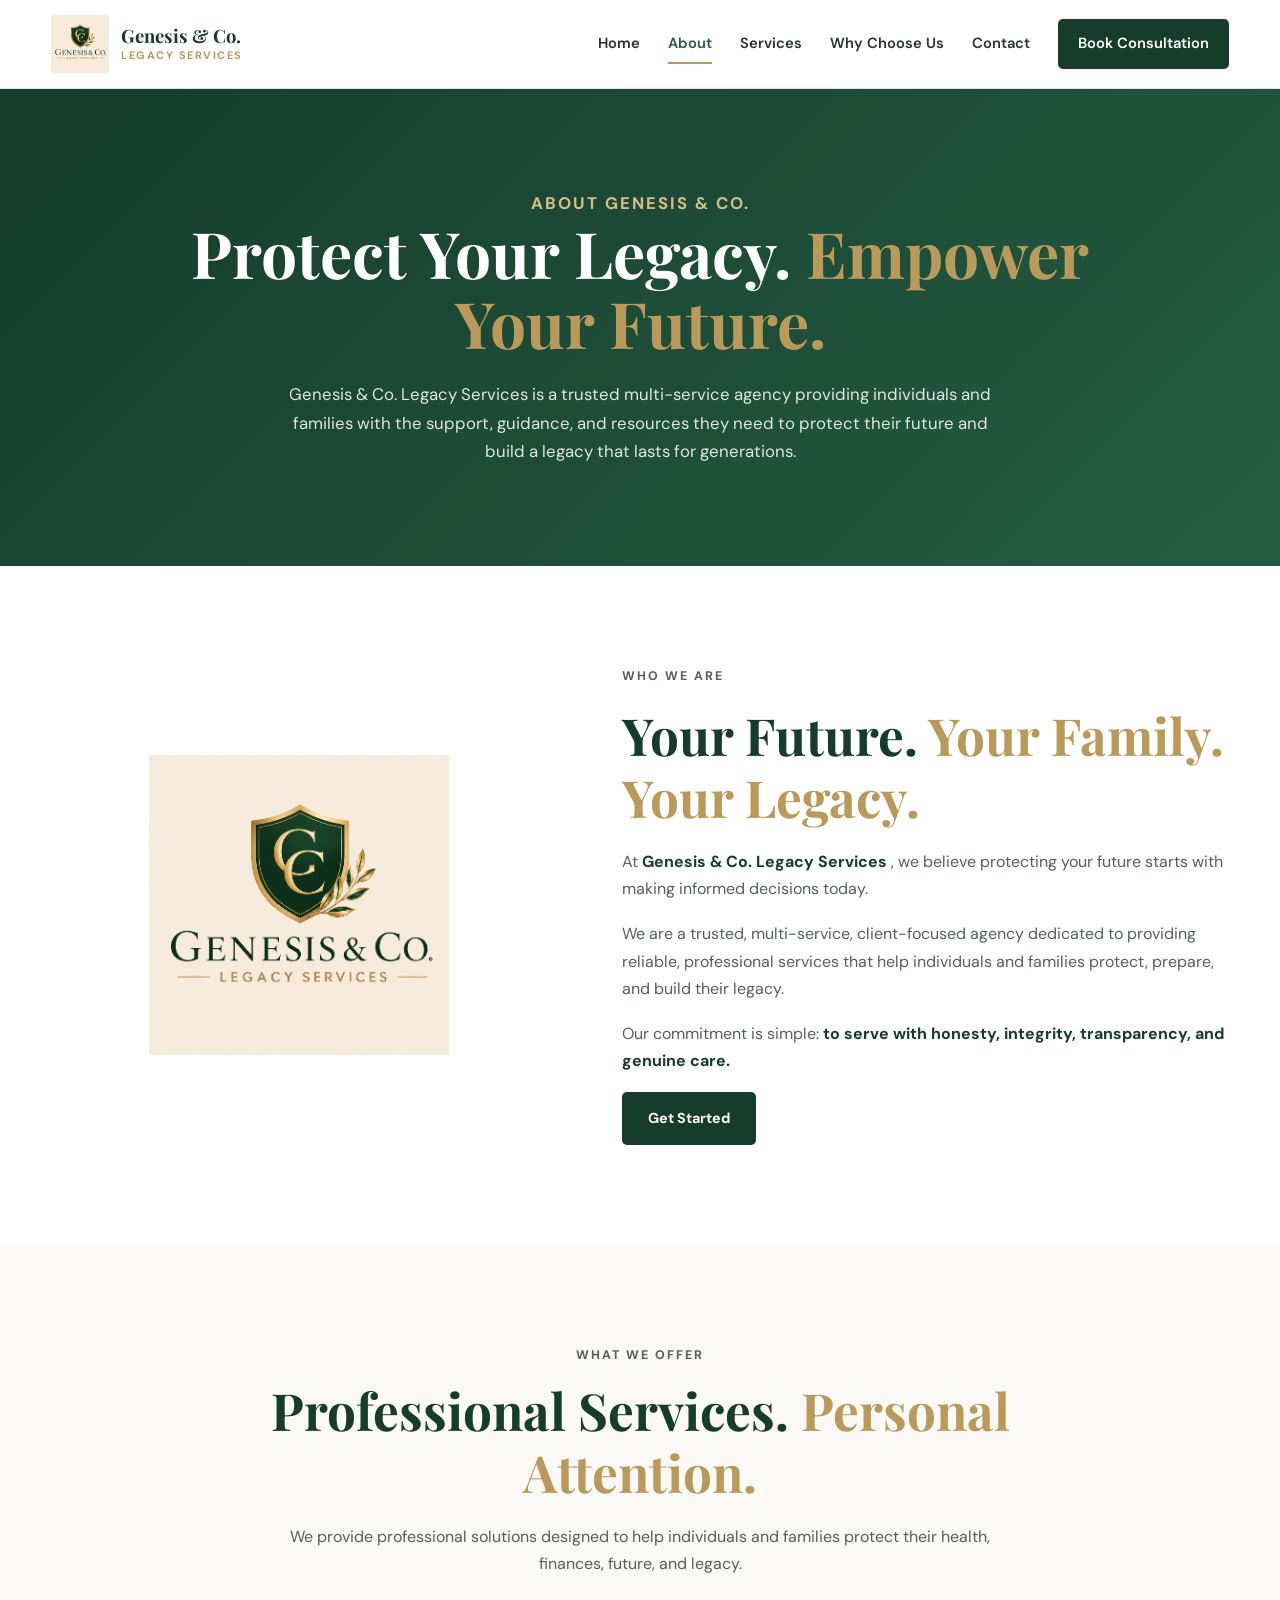
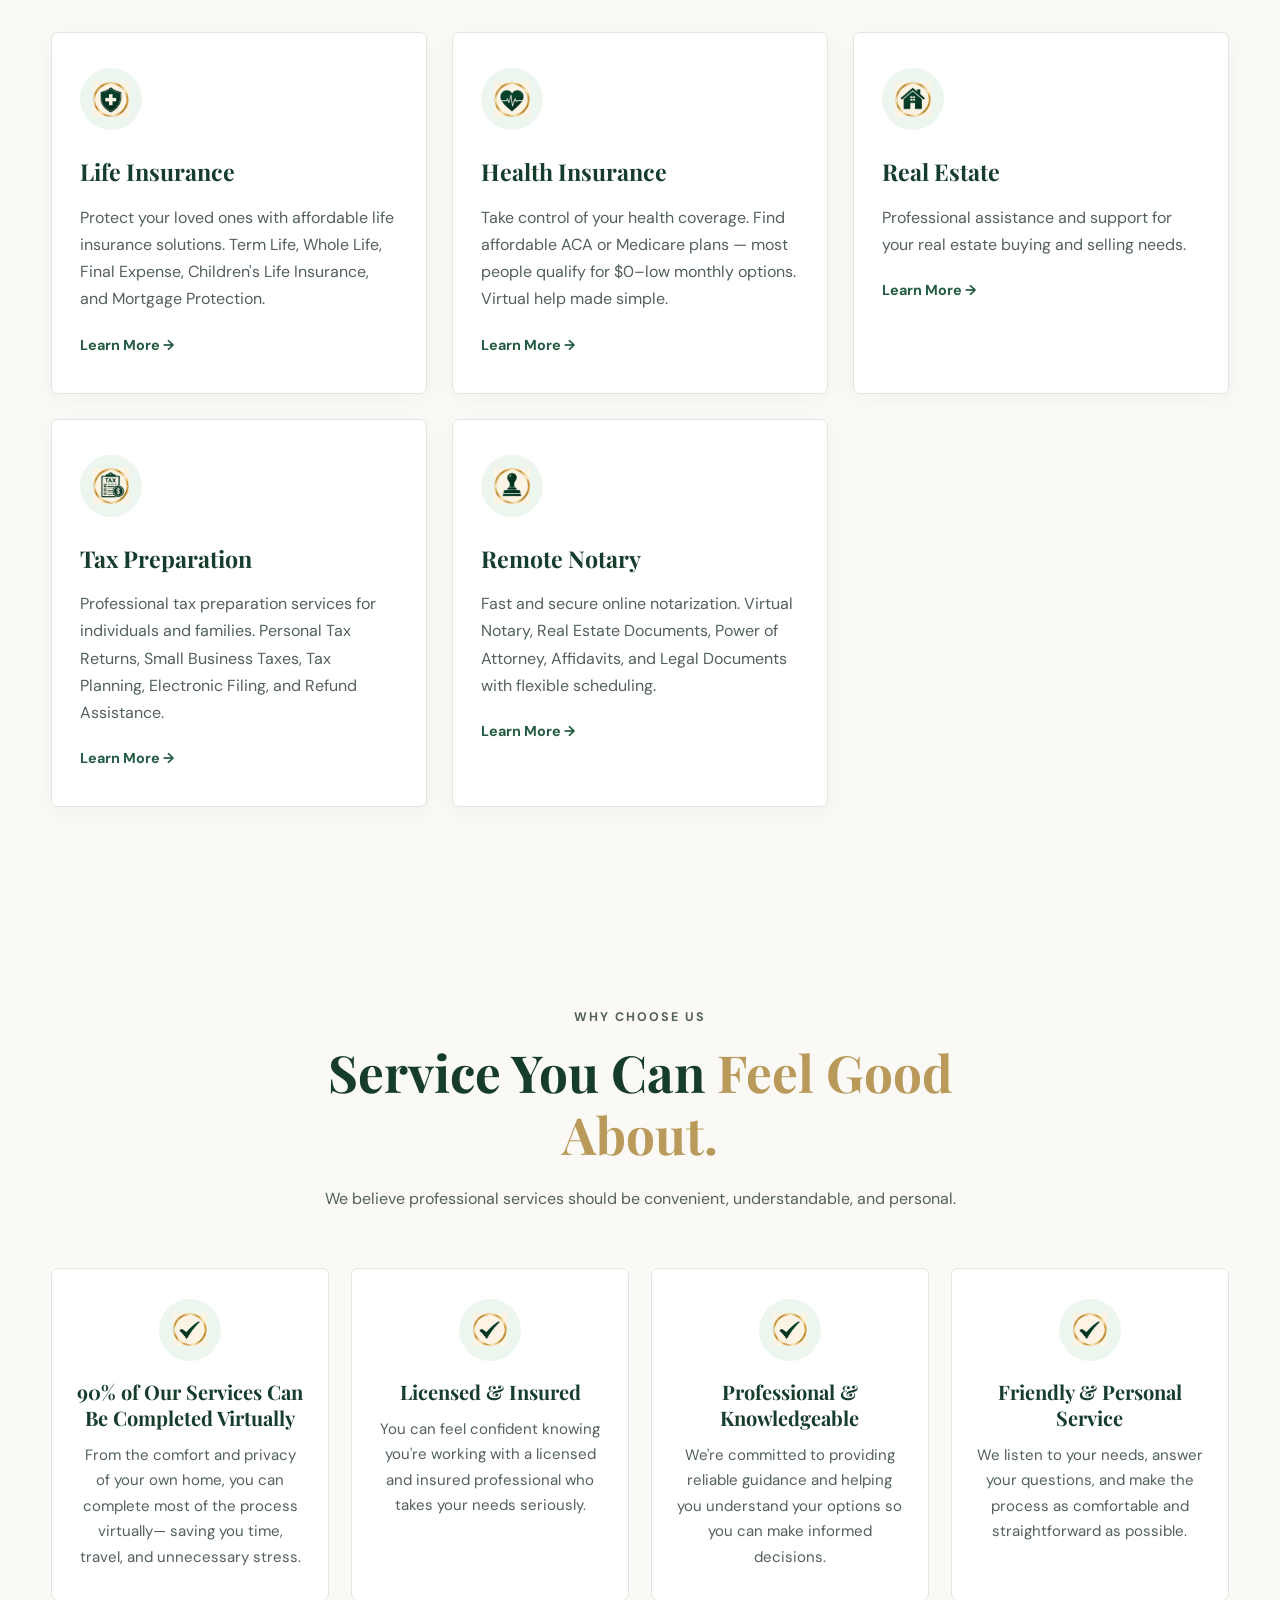
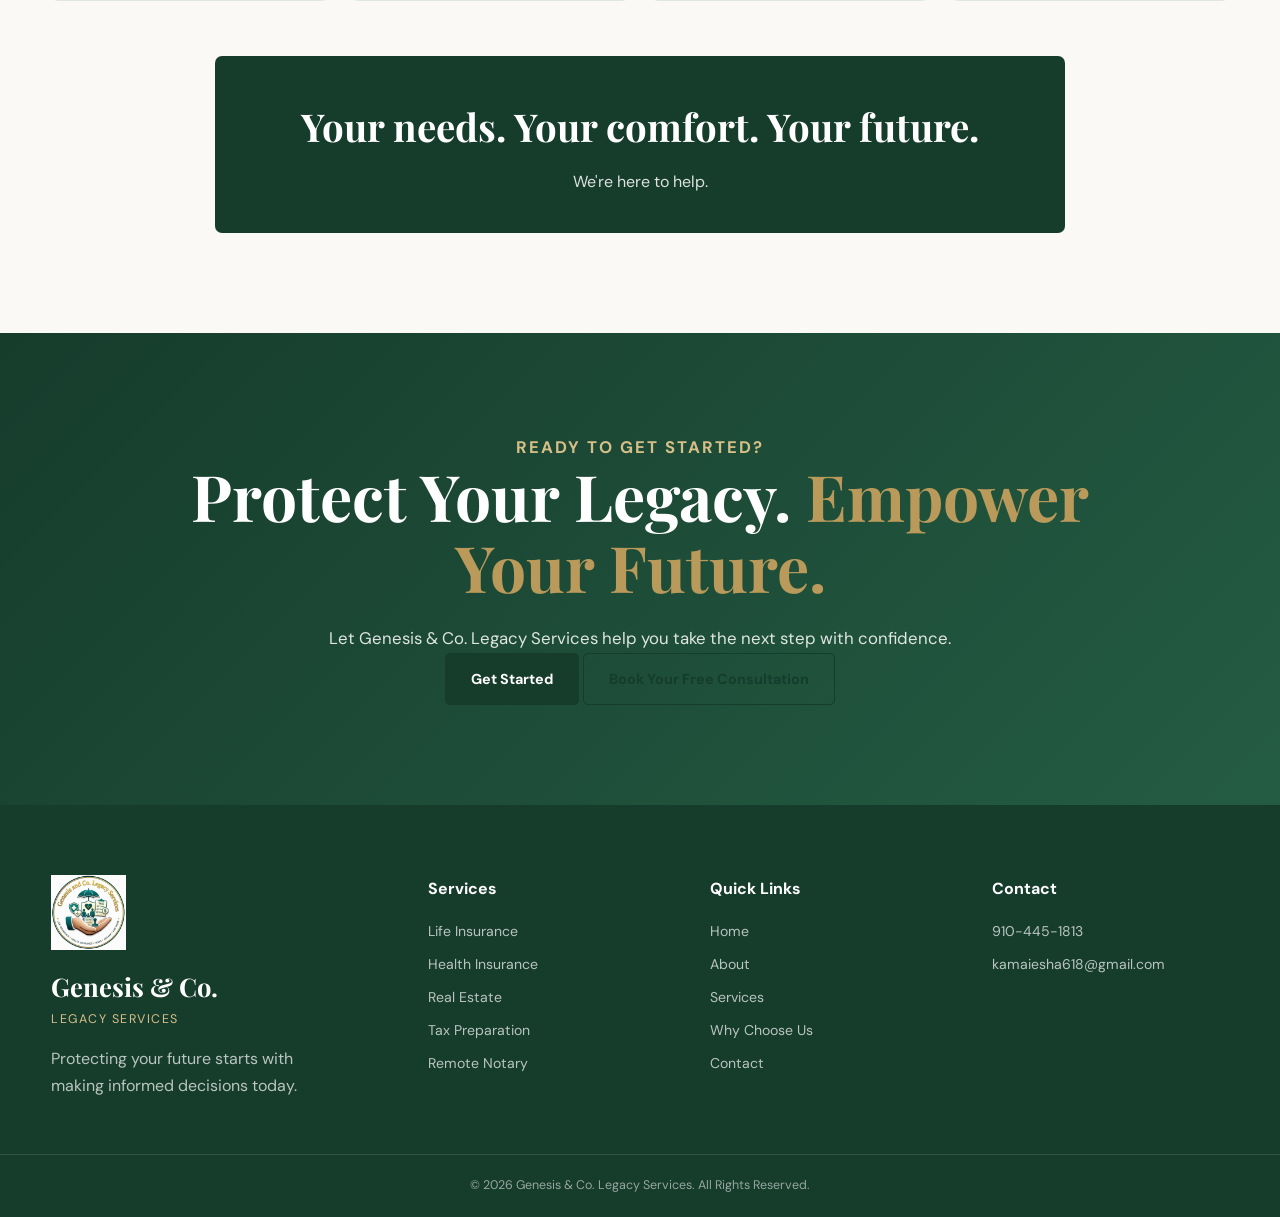
==== about.html @ aeea2b45 "Update print statement from 'Hello' to 'Goodbye'" ====
<!DOCTYPE html>
<html lang="en">

<head>

    <meta charset="UTF-8">

    <meta
        name="viewport"
        content="width=device-width, initial-scale=1.0"
    >

    <title>
        About | Genesis & Co. Legacy Services
    </title>

    <meta
        name="description"
        content="Learn about Genesis & Co. Legacy Services, a trusted multi-service agency helping individuals and families protect, prepare, and build their legacy."
    >

    <!-- GOOGLE FONTS -->

    <link
        rel="preconnect"
        href="https://fonts.googleapis.com"
    >

    <link
        rel="preconnect"
        href="https://fonts.gstatic.com"
        crossorigin
    >

    <link
        href="https://fonts.googleapis.com/css2?family=DM+Sans:wght@400;500;600;700&family=Playfair+Display:wght@500;600;700&display=swap"
        rel="stylesheet"
    >

    <!-- MAIN CSS -->

    <link
        rel="stylesheet"
        href="css/style.css"
    >

</head>


<body>


<!-- =====================================================
     HEADER
===================================================== -->

<header class="site-header">

    <div class="container nav-container">


        <!-- LOGO -->

        <a
            href="index.html"
            class="logo"
            aria-label="Genesis & Co. Legacy Services Home"
        >

            <img
                src="genesis-logo.png"
                alt="Genesis & Co. Legacy Services Logo"
                class="main-logo"
            >

            <div class="brand-name">

                <span>
                    Genesis & Co.
                </span>

                <small>
                    Legacy Services
                </small>

            </div>

        </a>


        <!-- MOBILE MENU -->

        <button
            class="menu-toggle"
            id="menuToggle"
            aria-label="Open navigation menu"
            aria-expanded="false"
            type="button"
        >

            <span></span>
            <span></span>
            <span></span>

        </button>


        <!-- NAVIGATION -->

        <nav
            class="main-nav"
            id="mainNav"
            aria-label="Main navigation"
        >

            <a href="index.html">
                Home
            </a>

            <a
                href="about.html"
                class="active"
            >
                About
            </a>

            <a href="services.html">
                Services
            </a>

            <a href="index.html#why-us">
                Why Choose Us
            </a>

            <a href="contact.html">
                Contact
            </a>

            <a
                href="https://calendly.com/genesislegacyservices/initial-consultation"
                class="nav-button"
                target="_blank"
                rel="noopener noreferrer"
            >
                Book Consultation
            </a>

        </nav>

    </div>

</header>



<main>


<!-- =====================================================
     PAGE HERO
===================================================== -->

<section class="page-hero">

    <div class="container">

        <p class="section-label">
            ABOUT GENESIS & CO.
        </p>

        <h1>

            Protect Your Legacy.

            <span>
                Empower Your Future.
            </span>

        </h1>

        <p>

            Genesis & Co. Legacy Services is a trusted
            multi-service agency providing individuals and
            families with the support, guidance, and resources
            they need to protect their future and build a legacy
            that lasts for generations.

        </p>

    </div>

</section>



<!-- =====================================================
     ABOUT
===================================================== -->

<section class="about section">

    <div class="container about-grid">


        <!-- LOGO -->

        <div class="about-image">

            <img
                src="genesis-logo.png"
                alt="Genesis & Co. Legacy Services"
                class="about-logo-image"
            >

        </div>


        <!-- CONTENT -->

        <div class="about-content">

            <p class="section-label">
                WHO WE ARE
            </p>


            <h2>

                Your Future.

                <span>
                    Your Family. Your Legacy.
                </span>

            </h2>


            <p>

                At
                <strong>
                    Genesis & Co. Legacy Services
                </strong>,
                we believe protecting your future starts with
                making informed decisions today.

            </p>


            <p>

                We are a trusted, multi-service, client-focused
                agency dedicated to providing reliable,
                professional services that help individuals
                and families protect, prepare, and build
                their legacy.

            </p>


            <p>

                Our commitment is simple:

                <strong>
                    to serve with honesty, integrity,
                    transparency, and genuine care.
                </strong>

            </p>


            <!-- GET STARTED → CONTACT / FORMSPREE -->

            <a
                href="contact.html"
                class="btn btn-primary"
            >
                Get Started
            </a>

        </div>

    </div>

</section>



<!-- =====================================================
     SERVICES
===================================================== -->

<section class="services section">

    <div class="container">


        <div class="section-heading">

            <p class="section-label">
                WHAT WE OFFER
            </p>


            <h2>

                Professional Services.

                <span>
                    Personal Attention.
                </span>

            </h2>


            <p>

                We provide professional solutions designed to
                help individuals and families protect their
                health, finances, future, and legacy.

            </p>

        </div>



        <div class="services-grid">


            <!-- LIFE INSURANCE -->

            <div class="service-card">

                <div class="service-icon">

                    <img
                        src="life-insurance-icon.png"
                        alt=""
                        class="service-icon-image"
                    >

                </div>

                <h3>
                    Life Insurance
                </h3>

                <p>

                    Protect your loved ones with affordable life
                    insurance solutions. Term Life, Whole Life,
                    Final Expense, Children's Life Insurance,
                    and Mortgage Protection.

                </p>

                <a href="services.html#life-insurance">
                    Learn More →
                </a>

            </div>



            <!-- HEALTH INSURANCE -->

            <div class="service-card">

                <div class="service-icon">

                    <img
                        src="health-insurance-icon.png"
                        alt=""
                        class="service-icon-image"
                    >

                </div>

                <h3>
                    Health Insurance
                </h3>

                <p>

                    Take control of your health coverage.
                    Find affordable ACA or Medicare plans —
                    most people qualify for $0–low monthly options.
                    Virtual help made simple.

                </p>

                <a href="services.html#health-insurance">
                    Learn More →
                </a>

            </div>



            <!-- REAL ESTATE -->

            <div class="service-card">

                <div class="service-icon">

                    <img
                        src="real-estate-icon.png"
                        alt=""
                        class="service-icon-image"
                    >

                </div>

                <h3>
                    Real Estate
                </h3>

                <p>

                    Professional assistance and support for
                    your real estate buying and selling needs.

                </p>

                <a href="services.html#real-estate">
                    Learn More →
                </a>

            </div>



            <!-- TAX PREPARATION -->

            <div class="service-card">

                <div class="service-icon">

                    <img
                        src="tax-preparation-icon.png"
                        alt=""
                        class="service-icon-image"
                    >

                </div>

                <h3>
                    Tax Preparation
                </h3>

                <p>

                    Professional tax preparation services for
                    individuals and families. Personal Tax Returns,
                    Small Business Taxes, Tax Planning,
                    Electronic Filing, and Refund Assistance.

                </p>

                <a href="services.html#tax-preparation">
                    Learn More →
                </a>

            </div>



            <!-- REMOTE NOTARY -->

            <div class="service-card">

                <div class="service-icon">

                    <img
                        src="notary-services-icon.png"
                        alt=""
                        class="service-icon-image"
                    >

                </div>

                <h3>
                    Remote Notary
                </h3>

                <p>

                    Fast and secure online notarization.
                    Virtual Notary, Real Estate Documents,
                    Power of Attorney, Affidavits, and
                    Legal Documents with flexible scheduling.

                </p>

                <a href="services.html#notary-services">
                    Learn More →
                </a>

            </div>


        </div>

    </div>

</section>



<!-- =====================================================
     WHY CHOOSE US
===================================================== -->

<section
    class="why-us section"
    id="why-us"
>

    <div class="container">


        <div class="section-heading">

            <p class="section-label">
                WHY CHOOSE US
            </p>

            <h2>

                Service You Can

                <span>
                    Feel Good About.
                </span>

            </h2>

            <p>

                We believe professional services should be
                convenient, understandable, and personal.

            </p>

        </div>



        <div class="why-grid">


            <div class="why-card">

                <div class="why-icon">

                    <img
                        src="check-icon.png"
                        alt=""
                        class="why-icon-image"
                    >

                </div>

                <h3>
                    90% of Our Services Can Be Completed Virtually
                </h3>

                <p>

                    From the comfort and privacy of your own home,
                    you can complete most of the process virtually—
                    saving you time, travel, and unnecessary stress.

                </p>

            </div>



            <div class="why-card">

                <div class="why-icon">

                    <img
                        src="check-icon.png"
                        alt=""
                        class="why-icon-image"
                    >

                </div>

                <h3>
                    Licensed & Insured
                </h3>

                <p>

                    You can feel confident knowing you're working
                    with a licensed and insured professional who
                    takes your needs seriously.

                </p>

            </div>



            <div class="why-card">

                <div class="why-icon">

                    <img
                        src="check-icon.png"
                        alt=""
                        class="why-icon-image"
                    >

                </div>

                <h3>
                    Professional & Knowledgeable
                </h3>

                <p>

                    We're committed to providing reliable guidance
                    and helping you understand your options so
                    you can make informed decisions.

                </p>

            </div>



            <div class="why-card">

                <div class="why-icon">

                    <img
                        src="check-icon.png"
                        alt=""
                        class="why-icon-image"
                    >

                </div>

                <h3>
                    Friendly & Personal Service
                </h3>

                <p>

                    We listen to your needs, answer your questions,
                    and make the process as comfortable and
                    straightforward as possible.

                </p>

            </div>


        </div>



        <div class="why-statement">

            <h3>
                Your needs. Your comfort. Your future.
            </h3>

            <p>
                We're here to help.
            </p>

        </div>

    </div>

</section>



<!-- =====================================================
     FINAL CTA
===================================================== -->

<section class="page-hero">

    <div class="container">

        <p class="section-label">
            READY TO GET STARTED?
        </p>

        <h2>

            Protect Your Legacy.

            <span>
                Empower Your Future.
            </span>

        </h2>

        <p>

            Let Genesis & Co. Legacy Services help you
            take the next step with confidence.

        </p>


        <div class="cta-buttons">

            <a
                href="contact.html"
                class="btn btn-primary"
            >
                Get Started
            </a>


            <a
                href="https://calendly.com/genesislegacyservices/initial-consultation"
                class="btn btn-outline btn-light-outline"
                target="_blank"
                rel="noopener noreferrer"
            >
                Book Your Free Consultation
            </a>

        </div>

    </div>

</section>


</main>



<!-- =====================================================
     FOOTER
===================================================== -->

<footer class="site-footer">

    <div class="container footer-grid">


        <div class="footer-brand">

            <img
                src="genesis-logo-footer.png"
                alt="Genesis & Co. Legacy Services"
                class="footer-main-logo"
            >

            <h3>
                Genesis & Co.
            </h3>

            <p>
                Legacy Services
            </p>

            <p class="footer-description">

                Protecting your future starts with making
                informed decisions today.

            </p>

        </div>



        <div class="footer-column">

            <h4>
                Services
            </h4>

            <a href="services.html#life-insurance">
                Life Insurance
            </a>

            <a href="services.html#health-insurance">
                Health Insurance
            </a>

            <a href="services.html#real-estate">
                Real Estate
            </a>

            <a href="services.html#tax-preparation">
                Tax Preparation
            </a>

            <a href="services.html#notary-services">
                Remote Notary
            </a>

        </div>



        <div class="footer-column">

            <h4>
                Quick Links
            </h4>

            <a href="index.html">
                Home
            </a>

            <a href="about.html">
                About
            </a>

            <a href="services.html">
                Services
            </a>

            <a href="index.html#why-us">
                Why Choose Us
            </a>

            <a href="contact.html">
                Contact
            </a>

        </div>



        <div class="footer-column">

            <h4>
                Contact
            </h4>

            <a href="tel:9104451813">
                910-445-1813
            </a>

            <a href="mailto:kamaiesha618@gmail.com">
                kamaiesha618@gmail.com
            </a>

        </div>

    </div>



    <div class="footer-bottom">

        <div class="container">

            <p>

                ©
                <span id="currentYear">
                    2026
                </span>

                Genesis & Co. Legacy Services.
                All Rights Reserved.

            </p>

        </div>

    </div>

</footer>


<script src="js/script.js"></script>


</body>

</html>
---- css/style.css ----
/* =========================================================
   GENESIS & CO. LEGACY SERVICES
   MAIN STYLESHEET
========================================================= */


/* =========================================================
   RESET
========================================================= */

* {
    margin: 0;
    padding: 0;
    box-sizing: border-box;
}

html {
    scroll-behavior: smooth;
}

body {
    font-family: 'DM Sans', sans-serif;
    background: #ffffff;
    color: #24342d;
    line-height: 1.7;
    overflow-x: hidden;
}

img {
    max-width: 100%;
    display: block;
}

a {
    text-decoration: none;
    color: inherit;
}

button,
input,
textarea,
select {
    font-family: inherit;
}

button {
    cursor: pointer;
}

ul {
    list-style: none;
}


/* =========================================================
   COLOR VARIABLES
========================================================= */

:root {
    --green-dark: #163c2c;
    --green: #245c43;
    --green-light: #4d8064;
    --green-soft: #edf5ef;

    --gold: #b99a5a;
    --gold-light: #d6bf87;

    --cream: #faf9f5;
    --white: #ffffff;

    --text-dark: #24342d;
    --text: #526159;
    --text-light: #718078;

    --border: #dfe7e1;

    --shadow: 0 15px 45px rgba(22, 60, 44, 0.10);

    --container: 1180px;
}


/* =========================================================
   GLOBAL CONTAINER
========================================================= */

.container {
    width: min(92%, var(--container));
    margin: 0 auto;
}


/* =========================================================
   SECTION
========================================================= */

.section {
    padding: 100px 0;
}

.section-heading {
    max-width: 760px;
    margin: 0 auto 55px;
    text-align: center;
}

.section-heading p {
    color: var(--text);
}

.section-label,
.eyebrow {
    color: var(--green);
    font-size: 0.78rem;
    font-weight: 700;
    letter-spacing: 2px;
    text-transform: uppercase;
    margin-bottom: 14px;
}

.section-heading h2,
.about-content h2,
.legacy-content h2 {
    font-family: 'Playfair Display', serif;
    font-size: clamp(2.1rem, 4vw, 3.3rem);
    line-height: 1.2;
    color: var(--green-dark);
    margin-bottom: 20px;
}

.section-heading h2 span,
.about-content h2 span,
.hero h1 span,
.page-hero h1 span,
.page-hero h2 span,
.service-detail-content h2 span,
.legacy-content h2 span {
    color: var(--gold);
}


/* =========================================================
   HEADER
========================================================= */

.site-header {
    width: 100%;
    background: rgba(255, 255, 255, 0.97);
    border-bottom: 1px solid var(--border);
    position: sticky;
    top: 0;
    z-index: 1000;
    backdrop-filter: blur(10px);
}

.nav-container {
    min-height: 88px;
    display: flex;
    align-items: center;
    justify-content: space-between;
    gap: 30px;
}


/* =========================================================
   LOGO
========================================================= */

.logo {
    display: flex;
    align-items: center;
    gap: 12px;
    flex-shrink: 0;
    width: auto;
    max-width: 320px;
}

.logo img {
    width: 58px !important;
    height: 58px !important;
    max-width: 58px !important;
    max-height: 58px !important;
    min-width: 58px !important;
    min-height: 58px !important;
    object-fit: contain !important;
    display: block !important;
    flex: 0 0 58px !important;
}

.brand-name {
    display: flex;
    flex-direction: column;
    line-height: 1.1;
}

.brand-name span {
    font-family: 'Playfair Display', serif;
    font-size: 1.15rem;
    font-weight: 700;
    color: var(--green-dark);
}

.brand-name small {
    color: var(--gold);
    font-size: 0.68rem;
    font-weight: 700;
    letter-spacing: 1.5px;
    text-transform: uppercase;
    margin-top: 4px;
}


/* =========================================================
   NAVIGATION
========================================================= */

.main-nav {
    display: flex;
    align-items: center;
    gap: 28px;
}

.main-nav a {
    color: var(--text-dark);
    font-size: 0.92rem;
    font-weight: 600;
    position: relative;
    transition: color 0.3s ease;
}

.main-nav a:not(.nav-button)::after {
    content: "";
    position: absolute;
    left: 0;
    bottom: -7px;
    width: 0;
    height: 2px;
    background: var(--gold);
    transition: width 0.3s ease;
}

.main-nav a:hover,
.main-nav a.active {
    color: var(--green);
}

.main-nav a:hover::after,
.main-nav a.active::after {
    width: 100%;
}


/* =========================================================
   NAV BUTTON
========================================================= */

.nav-button {
    background: var(--green-dark) !important;
    color: var(--white) !important;
    padding: 12px 20px;
    border-radius: 5px;
    transition: all 0.3s ease;
}

.nav-button:hover {
    background: var(--green) !important;
    transform: translateY(-2px);
}

.nav-button::after {
    display: none !important;
}


/* =========================================================
   MOBILE MENU
========================================================= */

.menu-toggle {
    display: none;
    width: 44px;
    height: 44px;
    background: transparent;
    border: 1px solid var(--border);
    border-radius: 5px;
    padding: 9px;
}

.menu-toggle span {
    display: block;
    width: 100%;
    height: 2px;
    background: var(--green-dark);
    margin: 5px 0;
    transition: all 0.3s ease;
}


/* =========================================================
   HERO
========================================================= */

.hero {
    background:
        linear-gradient(
            90deg,
            #f7faf7 0%,
            #f7faf7 58%,
            #edf5ef 100%
        );

    padding: 95px 0;
    overflow: hidden;
}

.hero-content {
    display: grid;
    grid-template-columns: 1.05fr 0.95fr;
    align-items: center;
    gap: 70px;
}

.hero-text {
    max-width: 650px;
}

.hero h1 {
    font-family: 'Playfair Display', serif;
    color: var(--green-dark);
    font-size: clamp(3rem, 6vw, 5.2rem);
    line-height: 1.05;
    margin-bottom: 25px;
}

.hero-description {
    max-width: 610px;
    font-size: 1.08rem;
    color: var(--text);
    margin-bottom: 35px;
}

.hero-buttons {
    display: flex;
    flex-wrap: wrap;
    gap: 14px;
}


/* =========================================================
   HERO IMAGE
========================================================= */

.hero-image {
    width: 100%;
}

.hero-image .client-photo {
    width: 100%;
    max-width: 650px;
    height: 560px;
    object-fit: cover;
    border-radius: 7px;
    margin-left: auto;
}


/* =========================================================
   BUTTONS
========================================================= */

.btn {
    display: inline-flex;
    align-items: center;
    justify-content: center;
    min-height: 50px;
    padding: 13px 25px;
    border-radius: 5px;
    font-size: 0.9rem;
    font-weight: 700;
    border: 1px solid transparent;
    transition: all 0.3s ease;
}

.btn-primary {
    background: var(--green-dark);
    color: var(--white);
}

.btn-primary:hover {
    background: var(--green);
    transform: translateY(-2px);
    box-shadow: 0 8px 20px rgba(22, 60, 44, 0.18);
}

.btn-outline {
    background: transparent;
    border-color: var(--green-dark);
    color: var(--green-dark);
}

.btn-outline:hover {
    background: var(--green-dark);
    color: var(--white);
    transform: translateY(-2px);
}


/* =========================================================
   IMAGE PLACEHOLDERS
========================================================= */

.image-placeholder {
    width: 100%;
    min-height: 430px;

    background:
        linear-gradient(
            135deg,
            #edf5ef,
            #f8faf8
        );

    border: 1px dashed var(--gold);

    display: flex;
    align-items: center;
    justify-content: center;

    color: var(--green);
    font-size: 0.85rem;
    font-weight: 700;
    letter-spacing: 1.5px;
    text-align: center;
    padding: 30px;
}

.client-placeholder {
    min-height: 560px;
}


/* =========================================================
   CLIENT IMAGES
========================================================= */

.client-photo {
    display: block;
    width: 100%;
    object-fit: cover;
    border-radius: 7px;
}


/* =========================================================
   PAGE HERO
========================================================= */

.page-hero {
    background:
        linear-gradient(
            135deg,
            var(--green-dark),
            var(--green)
        );

    color: var(--white);
    padding: 100px 0;
    text-align: center;
}

.page-hero .container {
    max-width: 900px;
}

.page-hero .section-label {
    color: var(--gold-light);
}

.page-hero h1,
.page-hero h2 {
    font-family: 'Playfair Display', serif;
    font-size: clamp(2.7rem, 5vw, 4.5rem);
    line-height: 1.1;
    color: var(--white);
    margin-bottom: 22px;
}

.page-hero p {
    max-width: 720px;
    margin: 0 auto;
    color: rgba(255, 255, 255, 0.86);
    font-size: 1.05rem;
}


/* =========================================================
   FINAL CTA BUTTON
========================================================= */

.final-cta-button {
    display: flex;
    justify-content: center;
    align-items: center;
    width: 100%;
    margin-top: 25px;
}


/* =========================================================
   ABOUT
========================================================= */

.about {
    background: var(--white);
}

.about-grid {
    display: grid;
    grid-template-columns: 0.9fr 1.1fr;
    align-items: center;
    gap: 75px;
}

.about-image {
    width: 100%;
    display: flex;
    justify-content: center;
    align-items: center;
}

.about-logo-image {
    width: 300px !important;
    height: 300px !important;
    max-width: 100% !important;
    max-height: 300px !important;
    object-fit: contain !important;
    display: block !important;
    margin: 0 auto !important;
}

.about-content {
    max-width: 680px;
}

.about-content p {
    color: var(--text);
    margin-bottom: 18px;
}

.about-content strong {
    color: var(--green-dark);
}

.text-link {
    display: inline-block;
    margin-top: 10px;
    color: var(--green);
    font-weight: 700;
    border-bottom: 1px solid var(--gold);
    padding-bottom: 3px;
}


/* =========================================================
   SERVICES
========================================================= */

.services {
    background: var(--cream);
}

.services-grid {
    display: grid;
    grid-template-columns: repeat(3, 1fr);
    gap: 25px;
}

.service-card {
    background: var(--white);
    border: 1px solid var(--border);
    padding: 35px 28px;
    border-radius: 7px;
    transition: all 0.3s ease;
    box-shadow: 0 5px 20px rgba(22, 60, 44, 0.04);
}

.service-card:hover {
    transform: translateY(-7px);
    box-shadow: var(--shadow);
    border-color: var(--gold-light);
}


/* =========================================================
   SERVICE ICON CONTAINER
========================================================= */

.service-icon {
    width: 62px;
    height: 62px;

    border-radius: 50%;
    background: var(--green-soft);

    display: flex;
    align-items: center;
    justify-content: center;

    margin-bottom: 22px;

    overflow: hidden;
    flex-shrink: 0;
}


/* PNG SERVICE ICONS */

.service-icon-image {
    width: 36px !important;
    height: 36px !important;
    max-width: 36px !important;
    max-height: 36px !important;

    object-fit: contain !important;
    display: block !important;
}


.service-icon.large {
    width: 72px;
    height: 72px;
}


/* LARGE PNG ICON */

.service-icon.large .service-icon-image {
    width: 43px !important;
    height: 43px !important;
    max-width: 43px !important;
    max-height: 43px !important;
}


.service-card h3 {
    font-family: 'Playfair Display', serif;
    color: var(--green-dark);
    font-size: 1.45rem;
    margin-bottom: 12px;
}

.service-card p {
    color: var(--text);
    margin-bottom: 18px;
}

.service-card a {
    color: var(--green);
    font-weight: 700;
    font-size: 0.9rem;
}

.section-action {
    text-align: center;
    margin-top: 45px;
}


/* =========================================================
   SERVICE DETAIL
========================================================= */

.service-detail {
    background: var(--white);
}

.service-detail:nth-of-type(even) {
    background: var(--cream);
}

.service-detail-grid {
    display: grid;
    grid-template-columns: 1fr 1fr;
    align-items: center;
    gap: 75px;
}

.service-detail-grid.reverse .service-detail-content {
    order: 2;
}

.service-detail-grid.reverse .service-detail-image {
    order: 1;
}

.service-detail-content {
    max-width: 600px;
}

.service-detail-content h2 {
    font-family: 'Playfair Display', serif;
    color: var(--green-dark);
    font-size: clamp(2.3rem, 4vw, 3.5rem);
    line-height: 1.15;
    margin-bottom: 22px;
}

.service-detail-content p {
    color: var(--text);
    margin-bottom: 18px;
}

.service-list {
    margin: 25px 0 30px;
}

.service-list li {
    position: relative;
    padding-left: 27px;
    margin-bottom: 11px;
    color: var(--text);
}

.service-list li::before {
    content: "✓";
    position: absolute;
    left: 0;
    color: var(--green);
    font-weight: 800;
}


/* =========================================================
   WHY CHOOSE US
========================================================= */

.why-us {
    background: var(--cream);
}

.why-grid {
    display: grid;
    grid-template-columns: repeat(4, 1fr);
    gap: 22px;
}

.why-card {
    background: var(--white);
    border: 1px solid var(--border);
    border-radius: 7px;
    padding: 30px 24px;
    text-align: center;
    transition: all 0.3s ease;
}

.why-card:hover {
    transform: translateY(-5px);
    box-shadow: var(--shadow);
    border-color: var(--gold-light);
}


/* =========================================================
   WHY CHOOSE US ICON
========================================================= */

.why-icon {
    width: 62px;
    height: 62px;

    margin: 0 auto 18px;

    background: var(--green-soft);
    border-radius: 50%;

    display: flex;
    align-items: center;
    justify-content: center;

    overflow: hidden;
}


/* CHECK ICON PNG */

.why-icon-image {
    width: 34px !important;
    height: 34px !important;
    max-width: 34px !important;
    max-height: 34px !important;

    object-fit: contain !important;
    display: block !important;
}


.why-card h3 {
    font-family: 'Playfair Display', serif;
    color: var(--green-dark);
    font-size: 1.25rem;
    line-height: 1.3;
    margin-bottom: 12px;
}

.why-card p {
    color: var(--text);
    font-size: 0.94rem;
}

.why-statement {
    max-width: 850px;
    margin: 55px auto 0;
    padding: 38px;
    background: var(--green-dark);
    color: var(--white);
    text-align: center;
    border-radius: 7px;
}

.why-statement h3 {
    font-family: 'Playfair Display', serif;
    font-size: clamp(1.7rem, 3vw, 2.4rem);
    margin-bottom: 8px;
}

.why-statement p {
    color: rgba(255, 255, 255, 0.85);
}


/* =========================================================
   PARTNERS
========================================================= */

.partners {
    background: var(--white);
}

.partners-image {
    width: 100%;
    display: flex;
    justify-content: center;
    align-items: center;
}

.partners-image img {
    width: 100%;
    max-width: 900px;
    height: auto;
    object-fit: contain;
    margin: 0 auto;
}


/* =========================================================
   BUILD YOUR LEGACY
========================================================= */

.legacy-section {
    background: var(--cream);
}

.legacy-grid {
    display: grid;
    grid-template-columns: 0.95fr 1.05fr;
    align-items: center;
    gap: 75px;
}

.legacy-image {
    width: 100%;
}

.legacy-image .client-photo {
    width: 100%;
    max-width: 600px;
    height: 520px;
    object-fit: cover;
    margin: 0 auto;
}

.legacy-content {
    max-width: 680px;
}

.legacy-content p {
    color: var(--text);
    margin-bottom: 18px;
}

.legacy-content .btn {
    margin-top: 10px;
}


/* =========================================================
   ABOUT SERVICE LIST
========================================================= */

.about-service-list {
    margin: 25px 0 30px;
}

.about-service-list li {
    color: var(--text);
    font-weight: 600;
    padding: 8px 0;
    border-bottom: 1px solid var(--border);
}


/* =========================================================
   CONTACT
========================================================= */

.contact {
    background: var(--white);
}

.contact-grid {
    display: grid;
    grid-template-columns: 0.9fr 1.1fr;
    gap: 70px;
    align-items: start;
}

.contact-content {
    max-width: 560px;
}

.contact-content h2 {
    font-family: 'Playfair Display', serif;
    color: var(--green-dark);
    font-size: clamp(2.3rem, 4vw, 3.5rem);
    line-height: 1.15;
    margin-bottom: 22px;
}

.contact-content h2 span {
    color: var(--gold);
}

.contact-content > p {
    color: var(--text);
    margin-bottom: 18px;
}

.contact-details {
    margin-top: 35px;
}

.contact-item {
    padding: 18px 0;
    border-bottom: 1px solid var(--border);
    display: flex;
    flex-direction: column;
    gap: 4px;
}

.contact-item strong {
    color: var(--green-dark);
}

.contact-item a,
.contact-item span {
    color: var(--text);
}

.contact-item a:hover {
    color: var(--green);
}

.contact-highlight {
    margin-top: 30px;
    padding: 25px;
    background: var(--green-soft);
    border-left: 4px solid var(--gold);
}

.contact-highlight p {
    margin-bottom: 4px;
}


/* =========================================================
   CONTACT FORM
========================================================= */

.contact-form-container {
    background: var(--cream);
    border: 1px solid var(--border);
    padding: 40px;
    border-radius: 7px;
}

.form-heading {
    margin-bottom: 30px;
}

.form-heading h3 {
    font-family: 'Playfair Display', serif;
    color: var(--green-dark);
    font-size: 1.8rem;
    margin-bottom: 8px;
}

.form-heading p {
    color: var(--text);
}

.form-group {
    margin-bottom: 20px;
}

.form-group label {
    display: block;
    color: var(--green-dark);
    font-weight: 700;
    font-size: 0.9rem;
    margin-bottom: 8px;
}

.form-group input,
.form-group textarea,
.form-group select {
    width: 100%;
    border: 1px solid var(--border);
    background: var(--white);
    color: var(--text-dark);
    padding: 13px 15px;
    border-radius: 4px;
    outline: none;
    font-size: 0.95rem;

    transition:
        border-color 0.3s ease,
        box-shadow 0.3s ease;
}

.form-group input,
.form-group select {
    min-height: 50px;
}

.form-group textarea {
    resize: vertical;
    min-height: 140px;
}

.form-group input:focus,
.form-group textarea:focus,
.form-group select:focus {
    border-color: var(--green);
    box-shadow: 0 0 0 3px rgba(36, 92, 67, 0.08);
}

.form-button {
    width: 100%;
    border: none;
}

.form-note {
    color: var(--text-light);
    text-align: center;
    font-size: 0.82rem;
    margin-top: 14px;
}


/* =========================================================
   FOOTER
========================================================= */

.site-footer {
    background: var(--green-dark);
    color: var(--white);
    padding-top: 70px;
}

.footer-grid {
    display: grid;
    grid-template-columns: 1.4fr 1fr 1fr 1fr;
    gap: 45px;
    padding-bottom: 55px;
}

.footer-brand h3 {
    font-family: 'Playfair Display', serif;
    font-size: 1.6rem;
    margin-top: 15px;
}

.footer-brand > p:not(.footer-description) {
    color: var(--gold-light);
    font-size: 0.78rem;
    letter-spacing: 1.5px;
    text-transform: uppercase;
}

.footer-description {
    color: rgba(255, 255, 255, 0.7);
    max-width: 280px;
    margin-top: 15px;
}

.footer-main-logo {
    width: 75px !important;
    height: 75px !important;
    max-width: 75px !important;
    max-height: 75px !important;
    min-width: 75px !important;
    min-height: 75px !important;
    object-fit: contain !important;
    display: block !important;
}

.footer-logo-placeholder {
    width: 70px;
    height: 70px;
    border: 1px solid var(--gold);
    border-radius: 50%;

    display: flex;
    align-items: center;
    justify-content: center;

    color: var(--gold-light);
    font-size: 0.65rem;
    font-weight: 700;
}

.footer-column {
    display: flex;
    flex-direction: column;
    align-items: flex-start;
}

.footer-column h4 {
    color: var(--white);
    font-size: 1rem;
    margin-bottom: 18px;
}

.footer-column a {
    color: rgba(255, 255, 255, 0.7);
    font-size: 0.88rem;
    margin-bottom: 9px;
    transition: color 0.3s ease;
}

.footer-column a:hover {
    color: var(--gold-light);
}

.footer-bottom {
    border-top: 1px solid rgba(255, 255, 255, 0.12);
    padding: 20px 0;
    text-align: center;
}

.footer-bottom p {
    color: rgba(255, 255, 255, 0.55);
    font-size: 0.78rem;
}


/* =========================================================
   RESPONSIVE — TABLET
========================================================= */

@media (max-width: 1000px) {

    .main-nav {
        gap: 18px;
    }

    .hero-content,
    .about-grid,
    .contact-grid,
    .service-detail-grid,
    .legacy-grid {
        gap: 45px;
    }

    .why-grid {
        grid-template-columns: repeat(2, 1fr);
    }

    .services-grid {
        grid-template-columns: repeat(2, 1fr);
    }

    .footer-grid {
        grid-template-columns: repeat(2, 1fr);
    }
}


/* =========================================================
   RESPONSIVE — MOBILE NAVIGATION
========================================================= */

@media (max-width: 800px) {

    .nav-container {
        min-height: 78px;
    }

    .menu-toggle {
        display: block;
        position: relative;
        z-index: 1002;
    }

    .main-nav {
        position: fixed;
        top: 78px;
        left: 0;

        width: 100%;

        background: var(--white);

        border-top: 1px solid var(--border);
        border-bottom: 1px solid var(--border);

        display: flex;
        flex-direction: column;
        align-items: stretch;
        gap: 0;

        max-height: 0;
        overflow: hidden;
        opacity: 0;

        transition:
            max-height 0.35s ease,
            opacity 0.25s ease;
    }

    .main-nav.active {
        max-height: 500px;
        opacity: 1;
    }

    .main-nav a {
        padding: 16px 6%;
        border-bottom: 1px solid var(--border);
    }

    .main-nav a:not(.nav-button)::after {
        display: none;
    }

    .main-nav .nav-button {
        margin: 14px 6% 18px;
        text-align: center;
    }


    /* HERO */

    .hero-content {
        grid-template-columns: 1fr;
    }

    .hero-text {
        max-width: 100%;
        text-align: center;
        margin: 0 auto;
    }

    .hero-description {
        margin-left: auto;
        margin-right: auto;
    }

    .hero-buttons {
        justify-content: center;
        align-items: center;
    }

    .hero-image {
        max-width: 650px;
        width: 100%;
        margin: 0 auto;
    }

    .hero-image .client-photo {
        margin: 0 auto;
        width: 100%;
        height: 500px;
    }


    /* ABOUT / CONTACT / LEGACY */

    .about-grid,
    .contact-grid,
    .service-detail-grid,
    .legacy-grid {
        grid-template-columns: 1fr;
    }

    .about-content,
    .contact-content,
    .service-detail-content,
    .legacy-content {
        max-width: 100%;
    }

    .about-image {
        margin: 0 auto;
    }

    .service-detail-grid.reverse .service-detail-content,
    .service-detail-grid.reverse .service-detail-image {
        order: initial;
    }

    .service-detail-image {
        order: -1;
    }


    /* LEGACY */

    .legacy-image {
        width: 100%;
        margin: 0 auto;
    }

    .legacy-image .client-photo {
        width: 100%;
        height: 450px;
        margin: 0 auto;
    }


    /* FOOTER */

    .footer-grid {
        grid-template-columns: 1fr 1fr;
    }
}


/* =========================================================
   RESPONSIVE — SMALL MOBILE
========================================================= */

@media (max-width: 600px) {

    .container {
        width: min(91%, var(--container));
    }

    .section {
        padding: 70px 0;
    }

    .hero {
        padding: 70px 0;
    }

    .hero h1 {
        font-size: 2.8rem;
    }

    .hero-description {
        font-size: 1rem;
    }


    /* HERO BUTTONS */

    .hero-buttons {
        flex-direction: column;
        width: 100%;
        align-items: center;
    }

    .hero-buttons .btn {
        width: 100%;
        max-width: 420px;
    }


    /* HERO IMAGE */

    .hero-image .client-photo {
        height: 390px;
        width: 100%;
        object-fit: cover;
    }


    /* ABOUT LOGO */

    .about-logo-image {
        width: 250px !important;
        height: 250px !important;
        max-width: 250px !important;
        max-height: 250px !important;
        margin: 0 auto !important;
    }


    /* OTHER GRIDS */

    .services-grid,
    .why-grid,
    .footer-grid {
        grid-template-columns: 1fr;
    }


    .section-heading {
        margin-bottom: 40px;
    }


    .section-heading h2,
    .about-content h2,
    .legacy-content h2 {
        font-size: 2.25rem;
    }


    .page-hero {
        padding: 75px 0;
    }

    .page-hero h1,
    .page-hero h2 {
        font-size: 2.7rem;
    }


    .service-detail-content h2,
    .contact-content h2 {
        font-size: 2.4rem;
    }


    .service-card,
    .why-card {
        padding: 28px 22px;
    }


    /* ICONS */

    .service-icon,
    .why-icon {
        width: 58px;
        height: 58px;
    }

    .service-icon-image {
        width: 33px !important;
        height: 33px !important;
        max-width: 33px !important;
        max-height: 33px !important;
    }

    .why-icon-image {
        width: 31px !important;
        height: 31px !important;
        max-width: 31px !important;
        max-height: 31px !important;
    }


    .contact-form-container {
        padding: 25px 20px;
    }


    .why-statement {
        padding: 30px 22px;
    }


    .footer-grid {
        gap: 35px;
    }


    .brand-name span {
        font-size: 1rem;
    }

    .brand-name small {
        font-size: 0.58rem;
    }


    /* LEGACY IMAGE */

    .legacy-image .client-photo {
        height: 390px;
        width: 100%;
    }


    /* LEGACY BUTTON */

    .legacy-content .btn {
        width: 100%;
        max-width: 420px;
    }


    /* FINAL CTA */

    .final-cta-button {
        width: 100%;
        justify-content: center;
    }

    .final-cta-button .btn {
        width: 100%;
        max-width: 420px;
    }
}


/* =========================================================
   VERY SMALL SCREENS
========================================================= */

@media (max-width: 380px) {

    .hero h1 {
        font-size: 2.35rem;
    }

    .page-hero h1,
    .page-hero h2 {
        font-size: 2.3rem;
    }

    .section-heading h2,
    .about-content h2,
    .legacy-content h2 {
        font-size: 2rem;
    }

    .service-detail-content h2,
    .contact-content h2 {
        font-size: 2.1rem;
    }


    .logo {
        gap: 8px;
    }

    .logo img {
        width: 52px !important;
        height: 52px !important;
        max-width: 52px !important;
        max-height: 52px !important;
        min-width: 52px !important;
        min-height: 52px !important;
        flex-basis: 52px !important;
    }

    .brand-name span {
        font-size: 0.92rem;
    }

    .brand-name small {
        font-size: 0.52rem;
        letter-spacing: 1px;
    }


    /* SMALL ICONS */

    .service-icon,
    .why-icon {
        width: 55px;
        height: 55px;
    }

    .service-icon-image {
        width: 31px !important;
        height: 31px !important;
        max-width: 31px !important;
        max-height: 31px !important;
    }

    .why-icon-image {
        width: 29px !important;
        height: 29px !important;
        max-width: 29px !important;
        max-height: 29px !important;
    }
}
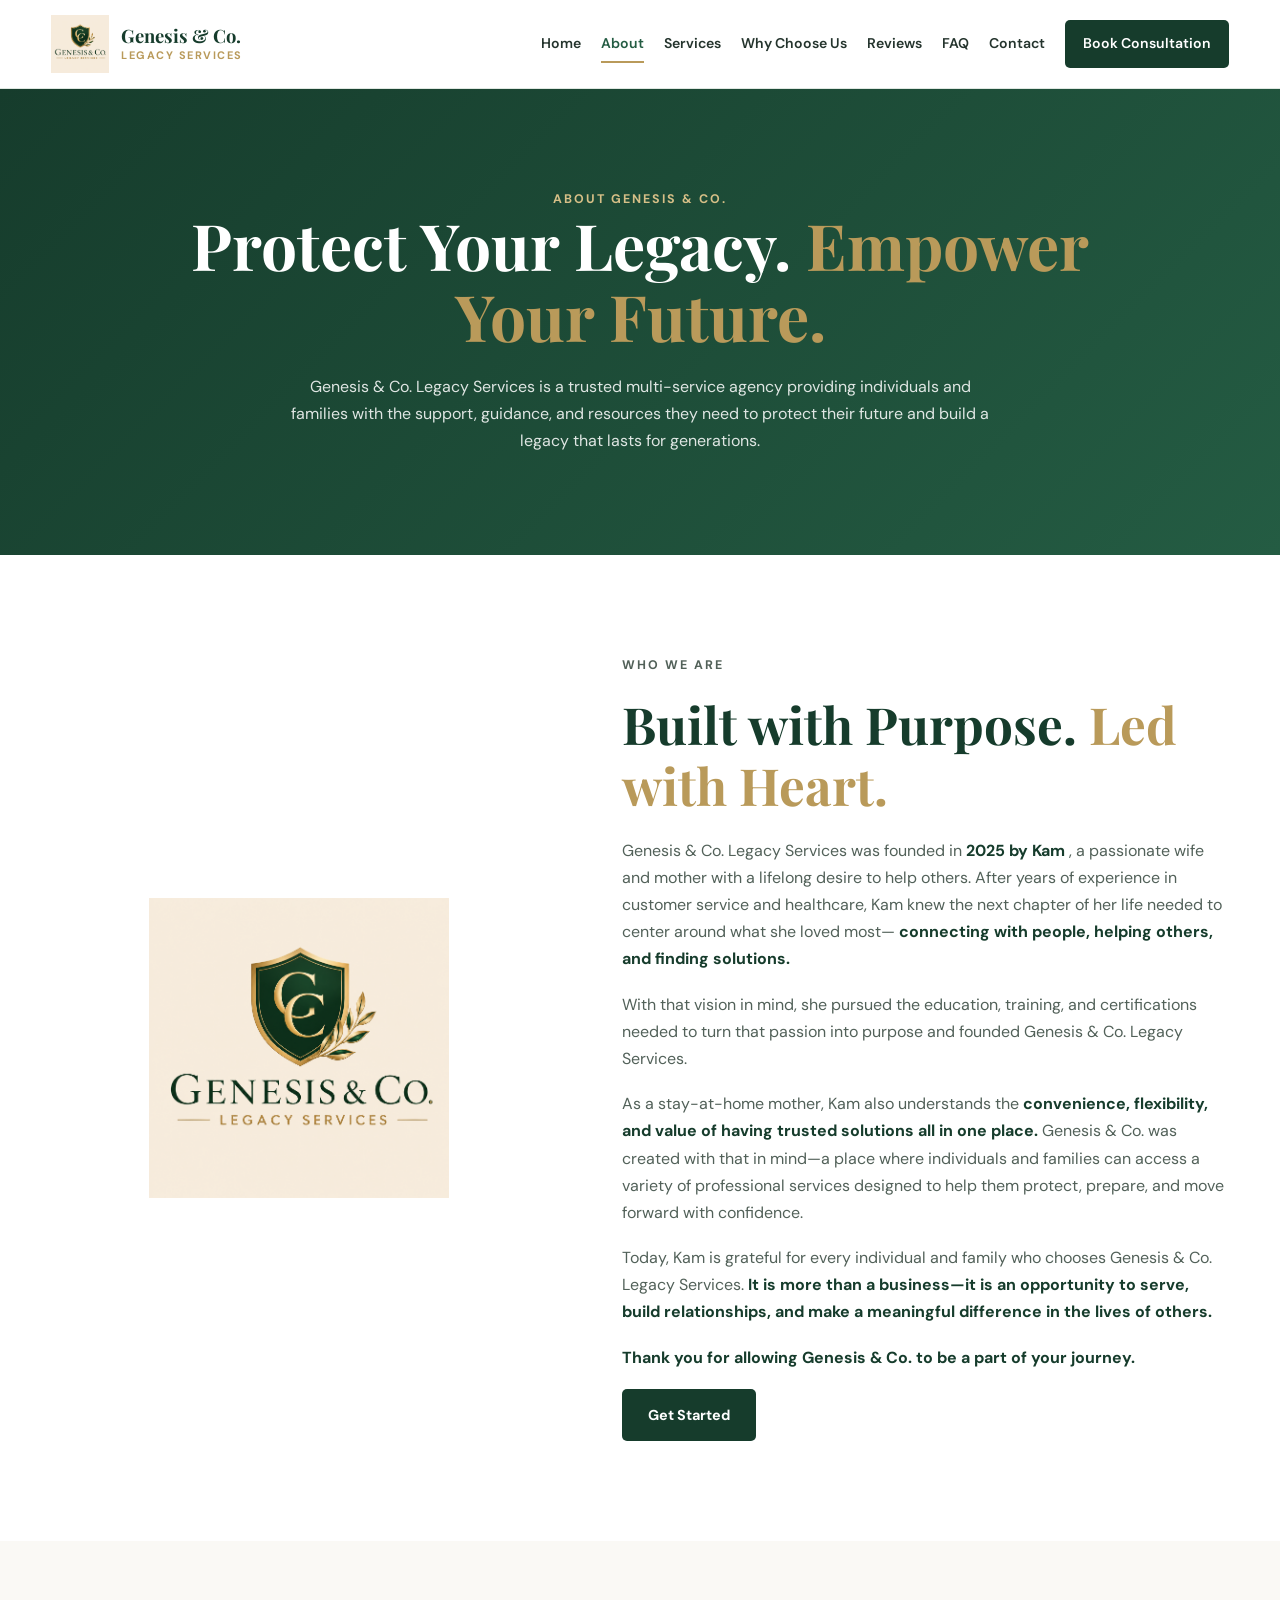
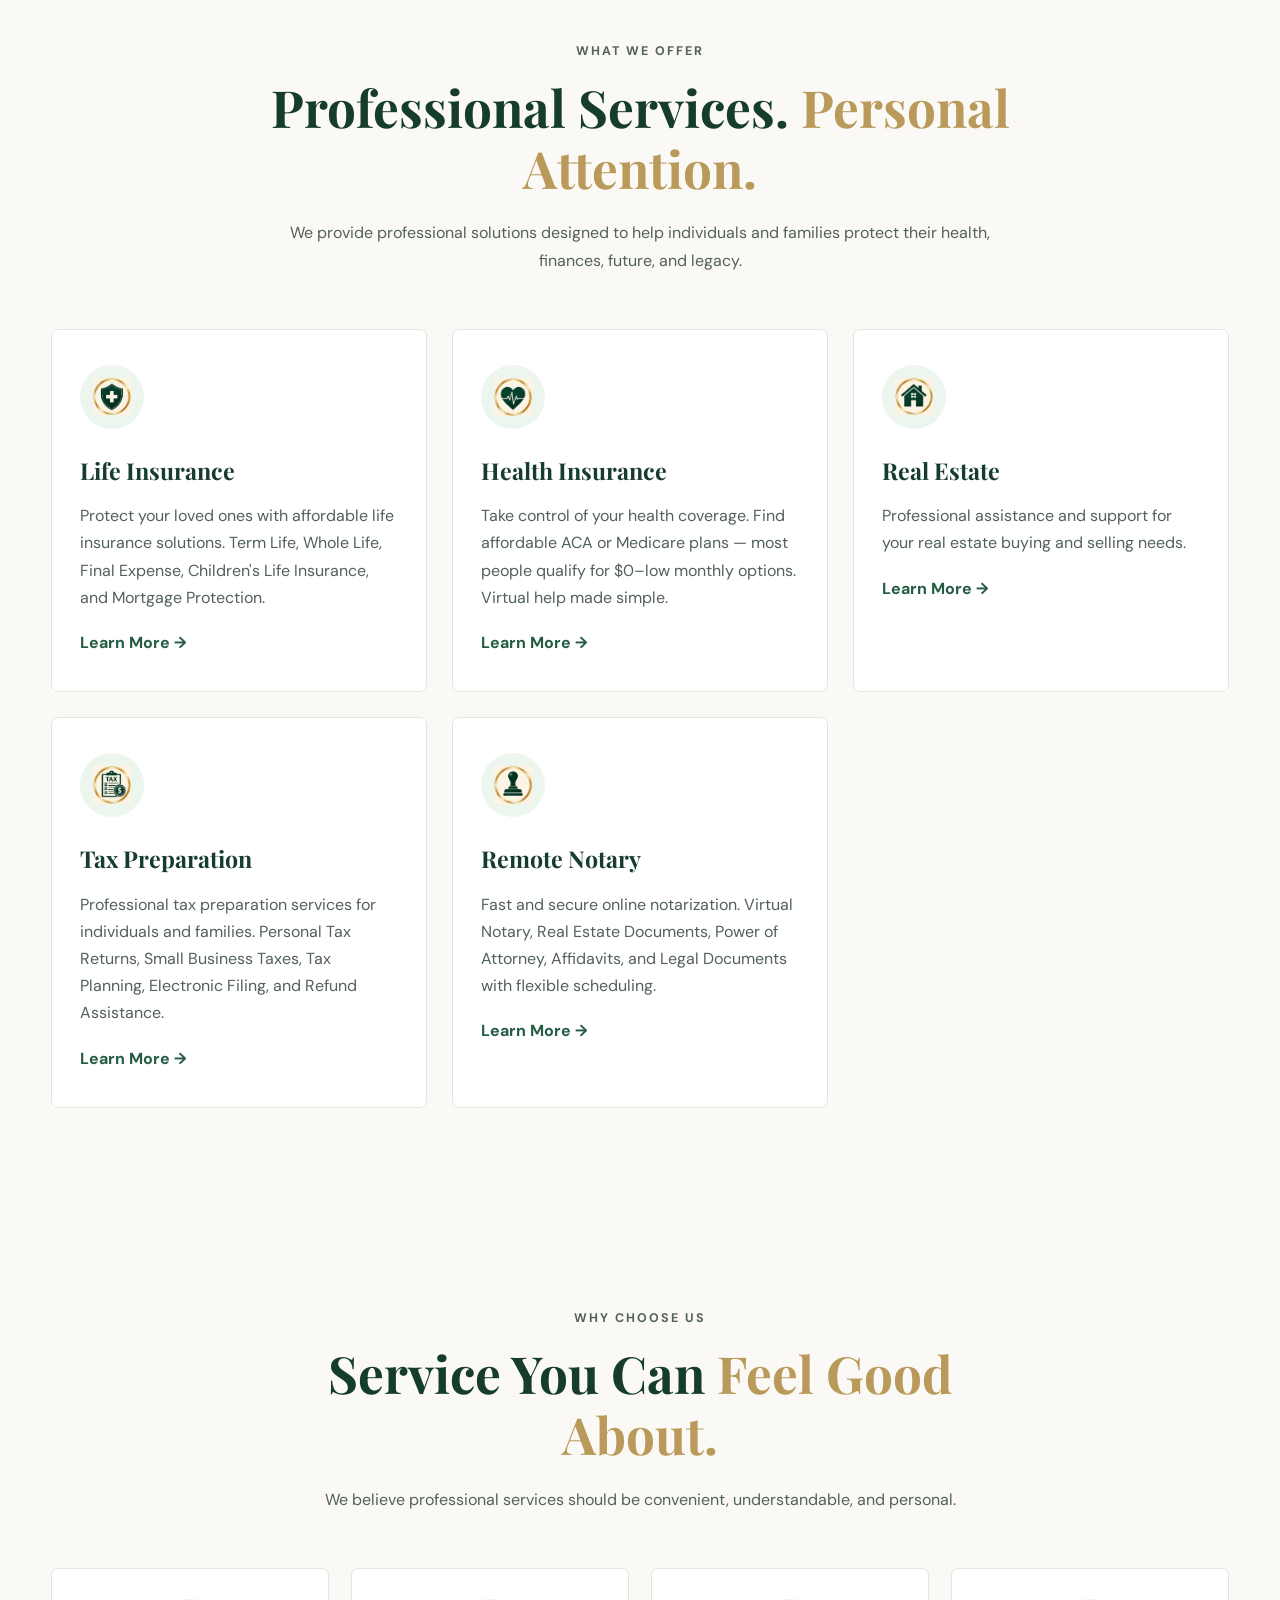
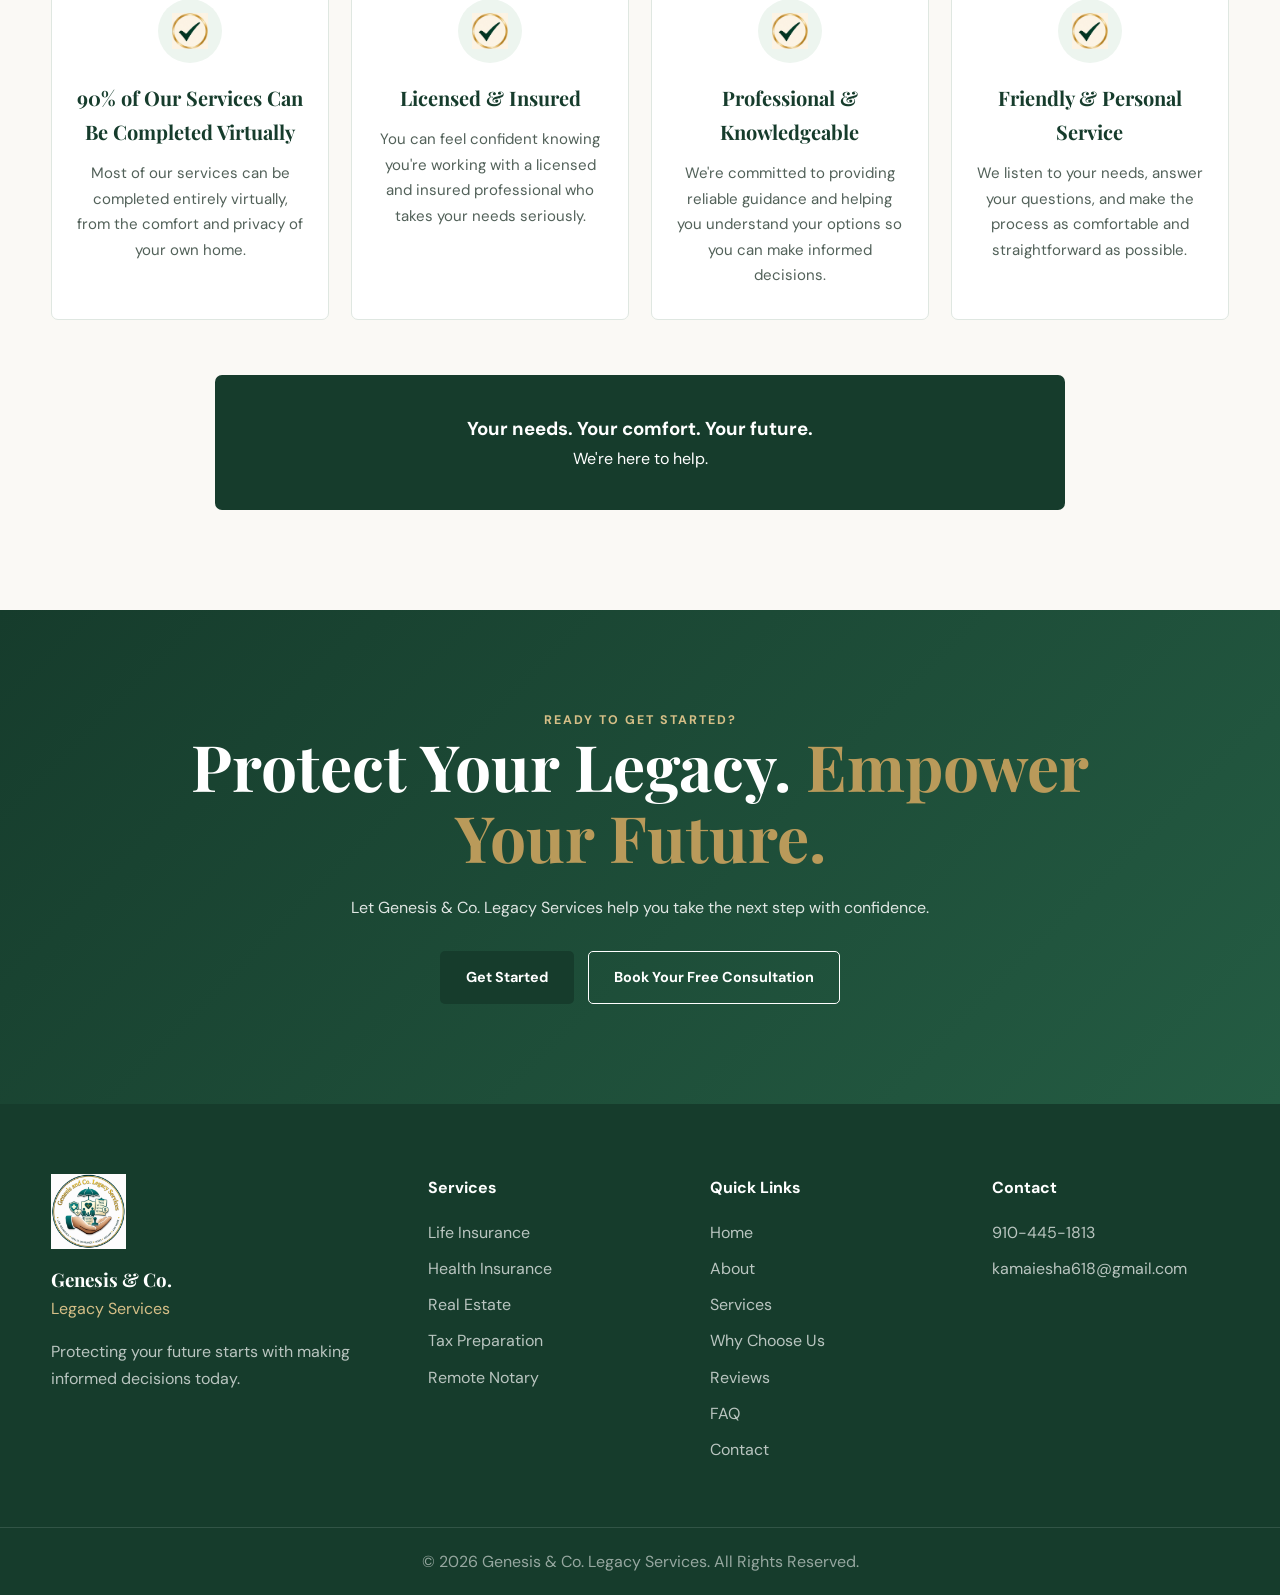
==== commit 4d6a745b: "Update print statement from 'Hello' to 'Goodbye'" ====
--- a/about.html
+++ b/about.html
@@ -132,6 +132,17 @@
                 Why Choose Us
             </a>
 
+            <a href="index.html#reviews">
+                Reviews
+            </a>
+
+            <a
+                href="index.html#faq"
+                class="faq-trigger"
+            >
+                FAQ
+            </a>
+
             <a href="contact.html">
                 Contact
             </a>
@@ -195,7 +206,7 @@
 
 
 <!-- =====================================================
-     ABOUT
+     WHO WE ARE
 ===================================================== -->
 
 <section class="about section">
@@ -227,10 +238,10 @@
 
             <h2>
 
-                Your Future.
+                Built with Purpose.
 
                 <span>
-                    Your Family. Your Legacy.
+                    Led with Heart.
                 </span>
 
             </h2>
@@ -238,40 +249,78 @@
 
             <p>
 
-                At
+                Genesis & Co. Legacy Services was founded in
                 <strong>
-                    Genesis & Co. Legacy Services
+                    2025 by Kam
                 </strong>,
-                we believe protecting your future starts with
-                making informed decisions today.
+                a passionate wife and mother with a lifelong
+                desire to help others.
+
+                After years of experience in customer service
+                and healthcare, Kam knew the next chapter of
+                her life needed to center around what she
+                loved most—
+
+                <strong>
+                    connecting with people, helping others,
+                    and finding solutions.
+                </strong>
 
             </p>
 
 
             <p>
 
-                We are a trusted, multi-service, client-focused
-                agency dedicated to providing reliable,
-                professional services that help individuals
-                and families protect, prepare, and build
-                their legacy.
+                With that vision in mind, she pursued the
+                education, training, and certifications needed
+                to turn that passion into purpose and founded
+                Genesis & Co. Legacy Services.
 
             </p>
 
 
             <p>
 
-                Our commitment is simple:
+                As a stay-at-home mother, Kam also understands
+                the
 
                 <strong>
-                    to serve with honesty, integrity,
-                    transparency, and genuine care.
+                    convenience, flexibility, and value of having
+                    trusted solutions all in one place.
                 </strong>
 
-            </p>
-
-
-            <!-- GET STARTED → CONTACT / FORMSPREE -->
+                Genesis & Co. was created with that in mind—a
+                place where individuals and families can access
+                a variety of professional services designed to
+                help them protect, prepare, and move forward
+                with confidence.
+
+            </p>
+
+
+            <p>
+
+                Today, Kam is grateful for every individual
+                and family who chooses Genesis & Co. Legacy Services.
+
+                <strong>
+                    It is more than a business—it is an opportunity
+                    to serve, build relationships, and make a
+                    meaningful difference in the lives of others.
+                </strong>
+
+            </p>
+
+
+            <p>
+
+                <strong>
+                    Thank you for allowing Genesis & Co. to be
+                    a part of your journey.
+                </strong>
+
+            </p>
+
 
             <a
                 href="contact.html"
@@ -552,6 +601,8 @@
         <div class="why-grid">
 
 
+            <!-- VIRTUAL SERVICES -->
+
             <div class="why-card">
 
                 <div class="why-icon">
@@ -570,15 +621,17 @@
 
                 <p>
 
-                    From the comfort and privacy of your own home,
-                    you can complete most of the process virtually—
-                    saving you time, travel, and unnecessary stress.
+                    Most of our services can be completed entirely
+                    virtually, from the comfort and privacy of
+                    your own home.
 
                 </p>
 
             </div>
 
 
+
+            <!-- LICENSED & INSURED -->
 
             <div class="why-card">
 
@@ -608,6 +661,8 @@
 
 
 
+            <!-- PROFESSIONAL -->
+
             <div class="why-card">
 
                 <div class="why-icon">
@@ -636,6 +691,8 @@
 
 
 
+            <!-- PERSONAL SERVICE -->
+
             <div class="why-card">
 
                 <div class="why-icon">
@@ -697,6 +754,7 @@
             READY TO GET STARTED?
         </p>
 
+
         <h2>
 
             Protect Your Legacy.
@@ -706,6 +764,7 @@
             </span>
 
         </h2>
+
 
         <p>
 
@@ -754,6 +813,8 @@
     <div class="container footer-grid">
 
 
+        <!-- BRAND -->
+
         <div class="footer-brand">
 
             <img
@@ -781,6 +842,8 @@
 
 
 
+        <!-- SERVICES -->
+
         <div class="footer-column">
 
             <h4>
@@ -811,6 +874,8 @@
 
 
 
+        <!-- QUICK LINKS -->
+
         <div class="footer-column">
 
             <h4>
@@ -833,6 +898,17 @@
                 Why Choose Us
             </a>
 
+            <a href="index.html#reviews">
+                Reviews
+            </a>
+
+            <a
+                href="index.html#faq"
+                class="faq-trigger"
+            >
+                FAQ
+            </a>
+
             <a href="contact.html">
                 Contact
             </a>
@@ -840,6 +916,8 @@
         </div>
 
 
+
+        <!-- CONTACT -->
 
         <div class="footer-column">
 
@@ -884,6 +962,8 @@
 </footer>
 
 
+<!-- JAVASCRIPT -->
+
 <script src="js/script.js"></script>
 
 
--- a/css/style.css
+++ b/css/style.css
@@ -16,6 +16,7 @@
 
 html {
     scroll-behavior: smooth;
+    scroll-padding-top: 90px;
 }
 
 body {
@@ -53,10 +54,11 @@
 
 
 /* =========================================================
-   COLOR VARIABLES
+   VARIABLES
 ========================================================= */
 
 :root {
+
     --green-dark: #163c2c;
     --green: #245c43;
     --green-light: #4d8064;
@@ -74,14 +76,15 @@
 
     --border: #dfe7e1;
 
-    --shadow: 0 15px 45px rgba(22, 60, 44, 0.10);
+    --shadow:
+        0 15px 45px rgba(22, 60, 44, 0.10);
 
     --container: 1180px;
 }
 
 
 /* =========================================================
-   GLOBAL CONTAINER
+   CONTAINER
 ========================================================= */
 
 .container {
@@ -91,7 +94,7 @@
 
 
 /* =========================================================
-   SECTION
+   GLOBAL SECTIONS
 ========================================================= */
 
 .section {
@@ -133,7 +136,6 @@
 .hero h1 span,
 .page-hero h1 span,
 .page-hero h2 span,
-.service-detail-content h2 span,
 .legacy-content h2 span {
     color: var(--gold);
 }
@@ -171,7 +173,6 @@
     align-items: center;
     gap: 12px;
     flex-shrink: 0;
-    width: auto;
     max-width: 320px;
 }
 
@@ -183,7 +184,6 @@
     min-width: 58px !important;
     min-height: 58px !important;
     object-fit: contain !important;
-    display: block !important;
     flex: 0 0 58px !important;
 }
 
@@ -217,12 +217,12 @@
 .main-nav {
     display: flex;
     align-items: center;
-    gap: 28px;
+    gap: 20px;
 }
 
 .main-nav a {
     color: var(--text-dark);
-    font-size: 0.92rem;
+    font-size: 0.88rem;
     font-weight: 600;
     position: relative;
     transition: color 0.3s ease;
@@ -249,22 +249,11 @@
     width: 100%;
 }
 
-
-/* =========================================================
-   NAV BUTTON
-========================================================= */
-
 .nav-button {
     background: var(--green-dark) !important;
     color: var(--white) !important;
-    padding: 12px 20px;
+    padding: 12px 18px;
     border-radius: 5px;
-    transition: all 0.3s ease;
-}
-
-.nav-button:hover {
-    background: var(--green) !important;
-    transform: translateY(-2px);
 }
 
 .nav-button::after {
@@ -292,7 +281,6 @@
     height: 2px;
     background: var(--green-dark);
     margin: 5px 0;
-    transition: all 0.3s ease;
 }
 
 
@@ -308,9 +296,7 @@
             #f7faf7 58%,
             #edf5ef 100%
         );
-
     padding: 95px 0;
-    overflow: hidden;
 }
 
 .hero-content {
@@ -318,10 +304,6 @@
     grid-template-columns: 1.05fr 0.95fr;
     align-items: center;
     gap: 70px;
-}
-
-.hero-text {
-    max-width: 650px;
 }
 
 .hero h1 {
@@ -339,28 +321,25 @@
     margin-bottom: 35px;
 }
 
-.hero-buttons {
+.hero-buttons,
+.cta-buttons {
     display: flex;
     flex-wrap: wrap;
     gap: 14px;
 }
 
-
-/* =========================================================
-   HERO IMAGE
-========================================================= */
-
-.hero-image {
-    width: 100%;
+.cta-buttons {
+    justify-content: center;
+    margin-top: 30px;
 }
 
 .hero-image .client-photo {
     width: 100%;
+    height: auto;
     max-width: 650px;
-    height: 560px;
-    object-fit: cover;
+    object-fit: contain;
+    margin: 0 auto;
     border-radius: 7px;
-    margin-left: auto;
 }
 
 
@@ -388,8 +367,6 @@
 
 .btn-primary:hover {
     background: var(--green);
-    transform: translateY(-2px);
-    box-shadow: 0 8px 20px rgba(22, 60, 44, 0.18);
 }
 
 .btn-outline {
@@ -401,53 +378,16 @@
 .btn-outline:hover {
     background: var(--green-dark);
     color: var(--white);
-    transform: translateY(-2px);
-}
-
-
-/* =========================================================
-   IMAGE PLACEHOLDERS
-========================================================= */
-
-.image-placeholder {
-    width: 100%;
-    min-height: 430px;
-
-    background:
-        linear-gradient(
-            135deg,
-            #edf5ef,
-            #f8faf8
-        );
-
-    border: 1px dashed var(--gold);
-
-    display: flex;
-    align-items: center;
-    justify-content: center;
-
-    color: var(--green);
-    font-size: 0.85rem;
-    font-weight: 700;
-    letter-spacing: 1.5px;
-    text-align: center;
-    padding: 30px;
-}
-
-.client-placeholder {
-    min-height: 560px;
-}
-
-
-/* =========================================================
-   CLIENT IMAGES
-========================================================= */
-
-.client-photo {
-    display: block;
-    width: 100%;
-    object-fit: cover;
-    border-radius: 7px;
+}
+
+.btn-light-outline {
+    border-color: var(--white);
+    color: var(--white);
+}
+
+.btn-light-outline:hover {
+    background: var(--white);
+    color: var(--green-dark);
 }
 
 
@@ -462,7 +402,6 @@
             var(--green-dark),
             var(--green)
         );
-
     color: var(--white);
     padding: 100px 0;
     text-align: center;
@@ -481,7 +420,6 @@
     font-family: 'Playfair Display', serif;
     font-size: clamp(2.7rem, 5vw, 4.5rem);
     line-height: 1.1;
-    color: var(--white);
     margin-bottom: 22px;
 }
 
@@ -489,20 +427,6 @@
     max-width: 720px;
     margin: 0 auto;
     color: rgba(255, 255, 255, 0.86);
-    font-size: 1.05rem;
-}
-
-
-/* =========================================================
-   FINAL CTA BUTTON
-========================================================= */
-
-.final-cta-button {
-    display: flex;
-    justify-content: center;
-    align-items: center;
-    width: 100%;
-    margin-top: 25px;
 }
 
 
@@ -522,24 +446,14 @@
 }
 
 .about-image {
-    width: 100%;
     display: flex;
     justify-content: center;
-    align-items: center;
 }
 
 .about-logo-image {
     width: 300px !important;
     height: 300px !important;
-    max-width: 100% !important;
-    max-height: 300px !important;
     object-fit: contain !important;
-    display: block !important;
-    margin: 0 auto !important;
-}
-
-.about-content {
-    max-width: 680px;
 }
 
 .about-content p {
@@ -557,7 +471,6 @@
     color: var(--green);
     font-weight: 700;
     border-bottom: 1px solid var(--gold);
-    padding-bottom: 3px;
 }
 
 
@@ -581,66 +494,29 @@
     padding: 35px 28px;
     border-radius: 7px;
     transition: all 0.3s ease;
-    box-shadow: 0 5px 20px rgba(22, 60, 44, 0.04);
 }
 
 .service-card:hover {
-    transform: translateY(-7px);
+    transform: translateY(-6px);
     box-shadow: var(--shadow);
-    border-color: var(--gold-light);
-}
-
-
-/* =========================================================
-   SERVICE ICON CONTAINER
-========================================================= */
+}
 
 .service-icon {
-    width: 62px;
-    height: 62px;
-
+    width: 64px;
+    height: 64px;
     border-radius: 50%;
     background: var(--green-soft);
-
     display: flex;
     align-items: center;
     justify-content: center;
-
     margin-bottom: 22px;
-
-    overflow: hidden;
-    flex-shrink: 0;
-}
-
-
-/* PNG SERVICE ICONS */
+}
 
 .service-icon-image {
-    width: 36px !important;
-    height: 36px !important;
-    max-width: 36px !important;
-    max-height: 36px !important;
-
+    width: 38px !important;
+    height: 38px !important;
     object-fit: contain !important;
-    display: block !important;
-}
-
-
-.service-icon.large {
-    width: 72px;
-    height: 72px;
-}
-
-
-/* LARGE PNG ICON */
-
-.service-icon.large .service-icon-image {
-    width: 43px !important;
-    height: 43px !important;
-    max-width: 43px !important;
-    max-height: 43px !important;
-}
-
+}
 
 .service-card h3 {
     font-family: 'Playfair Display', serif;
@@ -657,76 +533,11 @@
 .service-card a {
     color: var(--green);
     font-weight: 700;
-    font-size: 0.9rem;
 }
 
 .section-action {
     text-align: center;
     margin-top: 45px;
-}
-
-
-/* =========================================================
-   SERVICE DETAIL
-========================================================= */
-
-.service-detail {
-    background: var(--white);
-}
-
-.service-detail:nth-of-type(even) {
-    background: var(--cream);
-}
-
-.service-detail-grid {
-    display: grid;
-    grid-template-columns: 1fr 1fr;
-    align-items: center;
-    gap: 75px;
-}
-
-.service-detail-grid.reverse .service-detail-content {
-    order: 2;
-}
-
-.service-detail-grid.reverse .service-detail-image {
-    order: 1;
-}
-
-.service-detail-content {
-    max-width: 600px;
-}
-
-.service-detail-content h2 {
-    font-family: 'Playfair Display', serif;
-    color: var(--green-dark);
-    font-size: clamp(2.3rem, 4vw, 3.5rem);
-    line-height: 1.15;
-    margin-bottom: 22px;
-}
-
-.service-detail-content p {
-    color: var(--text);
-    margin-bottom: 18px;
-}
-
-.service-list {
-    margin: 25px 0 30px;
-}
-
-.service-list li {
-    position: relative;
-    padding-left: 27px;
-    margin-bottom: 11px;
-    color: var(--text);
-}
-
-.service-list li::before {
-    content: "✓";
-    position: absolute;
-    left: 0;
-    color: var(--green);
-    font-weight: 800;
 }
 
 
@@ -747,58 +558,32 @@
 .why-card {
     background: var(--white);
     border: 1px solid var(--border);
+    padding: 30px 24px;
     border-radius: 7px;
-    padding: 30px 24px;
     text-align: center;
-    transition: all 0.3s ease;
-}
-
-.why-card:hover {
-    transform: translateY(-5px);
-    box-shadow: var(--shadow);
-    border-color: var(--gold-light);
-}
-
-
-/* =========================================================
-   WHY CHOOSE US ICON
-========================================================= */
+}
 
 .why-icon {
-    width: 62px;
-    height: 62px;
-
+    width: 64px;
+    height: 64px;
     margin: 0 auto 18px;
-
+    border-radius: 50%;
     background: var(--green-soft);
-    border-radius: 50%;
-
     display: flex;
     align-items: center;
     justify-content: center;
-
-    overflow: hidden;
-}
-
-
-/* CHECK ICON PNG */
+}
 
 .why-icon-image {
-    width: 34px !important;
-    height: 34px !important;
-    max-width: 34px !important;
-    max-height: 34px !important;
-
+    width: 36px !important;
+    height: 36px !important;
     object-fit: contain !important;
-    display: block !important;
-}
-
+}
 
 .why-card h3 {
     font-family: 'Playfair Display', serif;
     color: var(--green-dark);
     font-size: 1.25rem;
-    line-height: 1.3;
     margin-bottom: 12px;
 }
 
@@ -817,195 +602,110 @@
     border-radius: 7px;
 }
 
-.why-statement h3 {
+
+/* =========================================================
+   REVIEWS
+========================================================= */
+
+.reviews {
+    background: var(--white);
+}
+
+.reviews-layout {
+    display: grid;
+    grid-template-columns: 1.45fr 0.85fr;
+    gap: 35px;
+    align-items: start;
+}
+
+.public-reviews-header {
+    margin-bottom: 25px;
+}
+
+.public-reviews-header h3,
+.review-form-header h3 {
     font-family: 'Playfair Display', serif;
-    font-size: clamp(1.7rem, 3vw, 2.4rem);
+    color: var(--green-dark);
+    font-size: 1.8rem;
     margin-bottom: 8px;
 }
 
-.why-statement p {
-    color: rgba(255, 255, 255, 0.85);
-}
-
-
-/* =========================================================
-   PARTNERS
-========================================================= */
-
-.partners {
-    background: var(--white);
-}
-
-.partners-image {
-    width: 100%;
-    display: flex;
-    justify-content: center;
-    align-items: center;
-}
-
-.partners-image img {
-    width: 100%;
-    max-width: 900px;
-    height: auto;
-    object-fit: contain;
-    margin: 0 auto;
-}
-
-
-/* =========================================================
-   BUILD YOUR LEGACY
-========================================================= */
-
-.legacy-section {
-    background: var(--cream);
-}
-
-.legacy-grid {
+.public-reviews-header p,
+.review-form-header p {
+    color: var(--text);
+}
+
+.public-reviews-grid {
     display: grid;
-    grid-template-columns: 0.95fr 1.05fr;
-    align-items: center;
-    gap: 75px;
-}
-
-.legacy-image {
-    width: 100%;
-}
-
-.legacy-image .client-photo {
-    width: 100%;
-    max-width: 600px;
-    height: 520px;
-    object-fit: cover;
-    margin: 0 auto;
-}
-
-.legacy-content {
-    max-width: 680px;
-}
-
-.legacy-content p {
-    color: var(--text);
-    margin-bottom: 18px;
-}
-
-.legacy-content .btn {
-    margin-top: 10px;
-}
-
-
-/* =========================================================
-   ABOUT SERVICE LIST
-========================================================= */
-
-.about-service-list {
-    margin: 25px 0 30px;
-}
-
-.about-service-list li {
-    color: var(--text);
-    font-weight: 600;
-    padding: 8px 0;
-    border-bottom: 1px solid var(--border);
-}
-
-
-/* =========================================================
-   CONTACT
-========================================================= */
-
-.contact {
-    background: var(--white);
-}
-
-.contact-grid {
-    display: grid;
-    grid-template-columns: 0.9fr 1.1fr;
-    gap: 70px;
-    align-items: start;
-}
-
-.contact-content {
-    max-width: 560px;
-}
-
-.contact-content h2 {
-    font-family: 'Playfair Display', serif;
-    color: var(--green-dark);
-    font-size: clamp(2.3rem, 4vw, 3.5rem);
-    line-height: 1.15;
-    margin-bottom: 22px;
-}
-
-.contact-content h2 span {
-    color: var(--gold);
-}
-
-.contact-content > p {
-    color: var(--text);
-    margin-bottom: 18px;
-}
-
-.contact-details {
-    margin-top: 35px;
-}
-
-.contact-item {
-    padding: 18px 0;
-    border-bottom: 1px solid var(--border);
-    display: flex;
-    flex-direction: column;
-    gap: 4px;
-}
-
-.contact-item strong {
-    color: var(--green-dark);
-}
-
-.contact-item a,
-.contact-item span {
-    color: var(--text);
-}
-
-.contact-item a:hover {
-    color: var(--green);
-}
-
-.contact-highlight {
-    margin-top: 30px;
-    padding: 25px;
-    background: var(--green-soft);
-    border-left: 4px solid var(--gold);
-}
-
-.contact-highlight p {
-    margin-bottom: 4px;
-}
-
-
-/* =========================================================
-   CONTACT FORM
-========================================================= */
-
-.contact-form-container {
+    grid-template-columns: repeat(2, 1fr);
+    gap: 22px;
+}
+
+.review-card {
     background: var(--cream);
     border: 1px solid var(--border);
-    padding: 40px;
-    border-radius: 7px;
-}
-
-.form-heading {
-    margin-bottom: 30px;
-}
-
-.form-heading h3 {
-    font-family: 'Playfair Display', serif;
-    color: var(--green-dark);
-    font-size: 1.8rem;
-    margin-bottom: 8px;
-}
-
-.form-heading p {
+    border-radius: 8px;
+    padding: 28px;
+}
+
+.review-stars {
+    color: var(--gold);
+    letter-spacing: 3px;
+    margin-bottom: 17px;
+}
+
+.review-text {
     color: var(--text);
+    font-style: italic;
+    margin-bottom: 24px;
+}
+
+.review-author {
+    display: flex;
+    align-items: center;
+    gap: 12px;
+}
+
+.review-author-icon {
+    width: 46px;
+    height: 46px;
+    border-radius: 50%;
+    background: var(--green-dark);
+    color: var(--white);
+    display: flex;
+    align-items: center;
+    justify-content: center;
+    font-size: 0.78rem;
+    font-weight: 700;
+}
+
+.review-author strong {
+    display: block;
+    color: var(--green-dark);
+}
+
+.review-author span {
+    display: block;
+    color: var(--text-light);
+    font-size: 0.82rem;
+}
+
+
+/* =========================================================
+   REVIEW FORM
+========================================================= */
+
+.review-form-card {
+    background: var(--cream);
+    border: 1px solid var(--border);
+    border-radius: 8px;
+    padding: 32px;
+    position: sticky;
+    top: 115px;
+}
+
+.review-form-header {
+    margin-bottom: 25px;
 }
 
 .form-group {
@@ -1028,13 +728,8 @@
     background: var(--white);
     color: var(--text-dark);
     padding: 13px 15px;
-    border-radius: 4px;
+    border-radius: 5px;
     outline: none;
-    font-size: 0.95rem;
-
-    transition:
-        border-color 0.3s ease,
-        box-shadow 0.3s ease;
 }
 
 .form-group input,
@@ -1043,27 +738,69 @@
 }
 
 .form-group textarea {
+    min-height: 145px;
     resize: vertical;
-    min-height: 140px;
-}
-
-.form-group input:focus,
-.form-group textarea:focus,
-.form-group select:focus {
-    border-color: var(--green);
-    box-shadow: 0 0 0 3px rgba(36, 92, 67, 0.08);
-}
-
-.form-button {
+}
+
+.review-submit {
     width: 100%;
     border: none;
 }
 
 .form-note {
     color: var(--text-light);
+    font-size: 0.78rem;
     text-align: center;
-    font-size: 0.82rem;
     margin-top: 14px;
+}
+
+
+/* =========================================================
+   PARTNERS
+========================================================= */
+
+.partners {
+    background: var(--white);
+}
+
+.partners-image {
+    display: flex;
+    justify-content: center;
+}
+
+.partners-image img {
+    width: 100%;
+    max-width: 900px;
+}
+
+
+/* =========================================================
+   LEGACY
+========================================================= */
+
+.legacy-section {
+    background: var(--cream);
+}
+
+.legacy-grid {
+    display: grid;
+    grid-template-columns: 0.95fr 1.05fr;
+    align-items: center;
+    gap: 75px;
+}
+
+.legacy-image .client-photo {
+    width: 100%;
+    max-width: 600px;
+    height: 520px;
+    object-fit: cover;
+    margin: 0 auto;
+    border-radius: 7px;
+}
+
+.legacy-content p {
+    color: var(--text);
+    margin-bottom: 18px;
 }
 
 
@@ -1086,66 +823,36 @@
 
 .footer-brand h3 {
     font-family: 'Playfair Display', serif;
-    font-size: 1.6rem;
     margin-top: 15px;
 }
 
 .footer-brand > p:not(.footer-description) {
     color: var(--gold-light);
-    font-size: 0.78rem;
-    letter-spacing: 1.5px;
-    text-transform: uppercase;
 }
 
 .footer-description {
     color: rgba(255, 255, 255, 0.7);
-    max-width: 280px;
     margin-top: 15px;
 }
 
 .footer-main-logo {
     width: 75px !important;
     height: 75px !important;
-    max-width: 75px !important;
-    max-height: 75px !important;
-    min-width: 75px !important;
-    min-height: 75px !important;
     object-fit: contain !important;
-    display: block !important;
-}
-
-.footer-logo-placeholder {
-    width: 70px;
-    height: 70px;
-    border: 1px solid var(--gold);
-    border-radius: 50%;
-
-    display: flex;
-    align-items: center;
-    justify-content: center;
-
-    color: var(--gold-light);
-    font-size: 0.65rem;
-    font-weight: 700;
 }
 
 .footer-column {
     display: flex;
     flex-direction: column;
-    align-items: flex-start;
 }
 
 .footer-column h4 {
-    color: var(--white);
-    font-size: 1rem;
     margin-bottom: 18px;
 }
 
 .footer-column a {
     color: rgba(255, 255, 255, 0.7);
-    font-size: 0.88rem;
     margin-bottom: 9px;
-    transition: color 0.3s ease;
 }
 
 .footer-column a:hover {
@@ -1160,86 +867,380 @@
 
 .footer-bottom p {
     color: rgba(255, 255, 255, 0.55);
-    font-size: 0.78rem;
-}
-
-
-/* =========================================================
-   RESPONSIVE — TABLET
+}
+
+
+/* =========================================================
+   FAQ CHAT
+========================================================= */
+
+.faq-modal {
+    position: fixed;
+    inset: 0;
+    z-index: 5000;
+    display: none;
+    align-items: center;
+    justify-content: center;
+    padding: 25px;
+}
+
+.faq-modal.open {
+    display: flex;
+}
+
+.faq-overlay {
+    position: absolute;
+    inset: 0;
+    background: rgba(10, 30, 22, 0.60);
+    backdrop-filter: blur(4px);
+}
+
+.faq-chat {
+    position: relative;
+    z-index: 2;
+    width: min(100%, 680px);
+    max-height: 86vh;
+    background: var(--white);
+    border: 1px solid var(--border);
+    border-radius: 14px;
+    box-shadow: 0 25px 80px rgba(0, 0, 0, 0.25);
+    overflow: hidden;
+    display: flex;
+    flex-direction: column;
+}
+
+.faq-chat-header {
+    background: var(--green-dark);
+    color: var(--white);
+    padding: 20px 22px;
+    display: flex;
+    align-items: center;
+    justify-content: space-between;
+}
+
+.faq-header-info {
+    display: flex;
+    align-items: center;
+    gap: 12px;
+}
+
+.faq-chat-header strong {
+    display: block;
+    font-family: 'Playfair Display', serif;
+    font-size: 1.15rem;
+}
+
+.faq-chat-header small {
+    display: block;
+    color: rgba(255, 255, 255, 0.70);
+    font-size: 0.75rem;
+}
+
+.faq-online-dot {
+    width: 11px;
+    height: 11px;
+    background: #7fd39a;
+    border-radius: 50%;
+    box-shadow: 0 0 0 4px rgba(127, 211, 154, 0.15);
+}
+
+.faq-close {
+    width: 38px;
+    height: 38px;
+    border: none;
+    border-radius: 50%;
+    background: rgba(255, 255, 255, 0.10);
+    color: var(--white);
+    font-size: 1.6rem;
+    display: flex;
+    align-items: center;
+    justify-content: center;
+}
+
+.faq-chat-body {
+    padding: 22px;
+    overflow-y: auto;
+    background: #f7faf7;
+    flex: 1;
+}
+
+.faq-message {
+    display: flex;
+    align-items: flex-start;
+    gap: 10px;
+    margin-bottom: 18px;
+}
+
+.faq-avatar {
+    width: 36px;
+    height: 36px;
+    flex-shrink: 0;
+    border-radius: 50%;
+    background: var(--green-dark);
+    color: var(--white);
+    display: flex;
+    align-items: center;
+    justify-content: center;
+    font-family: 'Playfair Display', serif;
+    font-weight: 700;
+}
+
+.faq-bubble {
+    max-width: 82%;
+    background: var(--white);
+    border: 1px solid var(--border);
+    padding: 14px 16px;
+    border-radius: 4px 14px 14px 14px;
+    color: var(--text);
+}
+
+.faq-bubble small {
+    color: var(--text-light);
+}
+
+.faq-user-message {
+    display: flex;
+    justify-content: flex-end;
+    margin-bottom: 15px;
+}
+
+.faq-user-bubble {
+    max-width: 82%;
+    background: var(--green-dark);
+    color: var(--white);
+    padding: 12px 16px;
+    border-radius: 14px 4px 14px 14px;
+}
+
+.faq-question-list {
+    display: flex;
+    flex-wrap: wrap;
+    gap: 9px;
+    margin-top: 22px;
+}
+
+.faq-question {
+    border: 1px solid var(--border);
+    background: var(--white);
+    color: var(--green-dark);
+    padding: 10px 14px;
+    border-radius: 22px;
+    font-size: 0.82rem;
+    font-weight: 600;
+    text-align: left;
+}
+
+.faq-question:hover {
+    background: var(--green-soft);
+    border-color: var(--green);
+}
+
+.faq-answer-link {
+    display: inline-flex;
+    margin-top: 10px;
+    color: var(--green);
+    font-weight: 700;
+    border-bottom: 1px solid var(--gold);
+}
+
+.faq-chat-footer {
+    background: var(--white);
+    border-top: 1px solid var(--border);
+    padding: 15px 20px;
+    display: flex;
+    gap: 10px;
+}
+
+.faq-footer-link,
+.faq-footer-book {
+    flex: 1;
+    min-height: 44px;
+    display: flex;
+    align-items: center;
+    justify-content: center;
+    border-radius: 5px;
+    font-size: 0.82rem;
+    font-weight: 700;
+}
+
+.faq-footer-link {
+    border: 1px solid var(--green-dark);
+    color: var(--green-dark);
+}
+
+.faq-footer-book {
+    background: var(--green-dark);
+    color: var(--white);
+}
+
+body.faq-open {
+    overflow: hidden;
+}
+
+/* =========================================================
+   FAQ CATEGORIES
+========================================================= */
+
+.faq-category-list {
+    display: grid;
+    grid-template-columns: repeat(2, 1fr);
+    gap: 10px;
+    margin-top: 22px;
+}
+
+.faq-category {
+    min-height: 58px;
+
+    border: 1px solid var(--border);
+
+    background: var(--white);
+
+    color: var(--green-dark);
+
+    border-radius: 8px;
+
+    padding: 12px 14px;
+
+    font-size: 0.86rem;
+
+    font-weight: 700;
+
+    text-align: left;
+
+    transition: all 0.25s ease;
+}
+
+.faq-category:hover {
+    background: var(--green-soft);
+    border-color: var(--green);
+    transform: translateY(-2px);
+}
+
+
+/* CATEGORY TITLE */
+
+.faq-category-title {
+    width: 100%;
+
+    font-family: 'Playfair Display', serif;
+
+    font-size: 1.25rem;
+
+    font-weight: 700;
+
+    color: var(--green-dark);
+
+    margin: 5px 0 8px;
+}
+
+
+/* BACK BUTTON */
+
+.faq-back-button {
+    width: 100%;
+
+    border: none;
+
+    background: transparent;
+
+    color: var(--green);
+
+    font-size: 0.82rem;
+
+    font-weight: 700;
+
+    text-align: left;
+
+    padding: 4px 0;
+
+    margin-bottom: 4px;
+}
+
+.faq-back-button:hover {
+    color: var(--gold);
+}
+
+
+/* UPDATED QUESTION LIST */
+
+.faq-question-list {
+    display: none;
+
+    flex-direction: column;
+
+    gap: 9px;
+
+    margin-top: 22px;
+}
+
+
+/* =========================================================
+   FAQ MOBILE CATEGORIES
+========================================================= */
+
+@media (max-width: 600px) {
+
+    .faq-category-list {
+        grid-template-columns: 1fr;
+    }
+
+    .faq-category {
+        width: 100%;
+    }
+
+}
+
+/* =========================================================
+   RESPONSIVE
 ========================================================= */
 
 @media (max-width: 1000px) {
 
-    .main-nav {
-        gap: 18px;
-    }
-
-    .hero-content,
-    .about-grid,
-    .contact-grid,
-    .service-detail-grid,
-    .legacy-grid {
-        gap: 45px;
-    }
-
+    .services-grid,
     .why-grid {
         grid-template-columns: repeat(2, 1fr);
     }
 
-    .services-grid {
-        grid-template-columns: repeat(2, 1fr);
+    .reviews-layout {
+        grid-template-columns: 1fr;
+    }
+
+    .review-form-card {
+        position: static;
     }
 
     .footer-grid {
         grid-template-columns: repeat(2, 1fr);
     }
-}
-
-
-/* =========================================================
-   RESPONSIVE — MOBILE NAVIGATION
-========================================================= */
+
+}
 
 @media (max-width: 800px) {
-
-    .nav-container {
-        min-height: 78px;
-    }
 
     .menu-toggle {
         display: block;
-        position: relative;
-        z-index: 1002;
     }
 
     .main-nav {
         position: fixed;
         top: 78px;
         left: 0;
-
         width: 100%;
-
         background: var(--white);
-
-        border-top: 1px solid var(--border);
-        border-bottom: 1px solid var(--border);
-
         display: flex;
         flex-direction: column;
         align-items: stretch;
         gap: 0;
-
         max-height: 0;
         overflow: hidden;
         opacity: 0;
-
         transition:
             max-height 0.35s ease,
             opacity 0.25s ease;
     }
 
     .main-nav.active {
-        max-height: 500px;
+        max-height: 700px;
         opacity: 1;
     }
 
@@ -1248,112 +1249,33 @@
         border-bottom: 1px solid var(--border);
     }
 
-    .main-nav a:not(.nav-button)::after {
-        display: none;
-    }
-
     .main-nav .nav-button {
         margin: 14px 6% 18px;
         text-align: center;
     }
 
-
-    /* HERO */
-
-    .hero-content {
+    .hero-content,
+    .about-grid,
+    .legacy-grid {
         grid-template-columns: 1fr;
     }
 
     .hero-text {
-        max-width: 100%;
         text-align: center;
-        margin: 0 auto;
-    }
-
-    .hero-description {
-        margin-left: auto;
-        margin-right: auto;
     }
 
     .hero-buttons {
         justify-content: center;
-        align-items: center;
-    }
-
-    .hero-image {
-        max-width: 650px;
-        width: 100%;
-        margin: 0 auto;
-    }
-
-    .hero-image .client-photo {
-        margin: 0 auto;
-        width: 100%;
-        height: 500px;
-    }
-
-
-    /* ABOUT / CONTACT / LEGACY */
-
-    .about-grid,
-    .contact-grid,
-    .service-detail-grid,
-    .legacy-grid {
-        grid-template-columns: 1fr;
-    }
-
-    .about-content,
-    .contact-content,
-    .service-detail-content,
-    .legacy-content {
-        max-width: 100%;
-    }
-
-    .about-image {
-        margin: 0 auto;
-    }
-
-    .service-detail-grid.reverse .service-detail-content,
-    .service-detail-grid.reverse .service-detail-image {
-        order: initial;
-    }
-
-    .service-detail-image {
-        order: -1;
-    }
-
-
-    /* LEGACY */
-
-    .legacy-image {
-        width: 100%;
-        margin: 0 auto;
     }
 
     .legacy-image .client-photo {
-        width: 100%;
-        height: 450px;
-        margin: 0 auto;
-    }
-
-
-    /* FOOTER */
-
-    .footer-grid {
-        grid-template-columns: 1fr 1fr;
-    }
-}
-
-
-/* =========================================================
-   RESPONSIVE — SMALL MOBILE
-========================================================= */
+        height: auto;
+        object-fit: contain;
+    }
+
+}
 
 @media (max-width: 600px) {
-
-    .container {
-        width: min(91%, var(--container));
-    }
 
     .section {
         padding: 70px 0;
@@ -1367,235 +1289,56 @@
         font-size: 2.8rem;
     }
 
-    .hero-description {
-        font-size: 1rem;
-    }
-
-
-    /* HERO BUTTONS */
-
-    .hero-buttons {
+    .hero-buttons,
+    .cta-buttons {
         flex-direction: column;
+    }
+
+    .hero-buttons .btn,
+    .cta-buttons .btn {
         width: 100%;
-        align-items: center;
-    }
-
-    .hero-buttons .btn {
-        width: 100%;
-        max-width: 420px;
-    }
-
-
-    /* HERO IMAGE */
-
-    .hero-image .client-photo {
-        height: 390px;
-        width: 100%;
-        object-fit: cover;
-    }
-
-
-    /* ABOUT LOGO */
-
-    .about-logo-image {
-        width: 250px !important;
-        height: 250px !important;
-        max-width: 250px !important;
-        max-height: 250px !important;
-        margin: 0 auto !important;
-    }
-
-
-    /* OTHER GRIDS */
+    }
 
     .services-grid,
     .why-grid,
+    .public-reviews-grid,
     .footer-grid {
         grid-template-columns: 1fr;
     }
 
-
-    .section-heading {
-        margin-bottom: 40px;
-    }
-
-
-    .section-heading h2,
-    .about-content h2,
-    .legacy-content h2 {
-        font-size: 2.25rem;
-    }
-
-
-    .page-hero {
-        padding: 75px 0;
-    }
-
-    .page-hero h1,
-    .page-hero h2 {
-        font-size: 2.7rem;
-    }
-
-
-    .service-detail-content h2,
-    .contact-content h2 {
-        font-size: 2.4rem;
-    }
-
-
-    .service-card,
-    .why-card {
-        padding: 28px 22px;
-    }
-
-
-    /* ICONS */
-
-    .service-icon,
-    .why-icon {
-        width: 58px;
-        height: 58px;
-    }
-
-    .service-icon-image {
-        width: 33px !important;
-        height: 33px !important;
-        max-width: 33px !important;
-        max-height: 33px !important;
-    }
-
-    .why-icon-image {
-        width: 31px !important;
-        height: 31px !important;
-        max-width: 31px !important;
-        max-height: 31px !important;
-    }
-
-
-    .contact-form-container {
+    .review-form-card {
         padding: 25px 20px;
     }
 
-
-    .why-statement {
-        padding: 30px 22px;
-    }
-
-
-    .footer-grid {
-        gap: 35px;
-    }
-
-
-    .brand-name span {
-        font-size: 1rem;
-    }
-
-    .brand-name small {
-        font-size: 0.58rem;
-    }
-
-
-    /* LEGACY IMAGE */
-
-    .legacy-image .client-photo {
-        height: 390px;
+    .faq-modal {
+        padding: 0;
+        align-items: stretch;
+    }
+
+    .faq-chat {
         width: 100%;
-    }
-
-
-    /* LEGACY BUTTON */
-
-    .legacy-content .btn {
+        height: 100%;
+        max-height: 100vh;
+        border-radius: 0;
+    }
+
+    .faq-chat-body {
+        padding: 18px 15px;
+    }
+
+    .faq-question-list {
+        flex-direction: column;
+    }
+
+    .faq-question {
         width: 100%;
-        max-width: 420px;
-    }
-
-
-    /* FINAL CTA */
-
-    .final-cta-button {
-        width: 100%;
-        justify-content: center;
-    }
-
-    .final-cta-button .btn {
-        width: 100%;
-        max-width: 420px;
-    }
-}
-
-
-/* =========================================================
-   VERY SMALL SCREENS
-========================================================= */
-
-@media (max-width: 380px) {
-
-    .hero h1 {
-        font-size: 2.35rem;
-    }
-
-    .page-hero h1,
-    .page-hero h2 {
-        font-size: 2.3rem;
-    }
-
-    .section-heading h2,
-    .about-content h2,
-    .legacy-content h2 {
-        font-size: 2rem;
-    }
-
-    .service-detail-content h2,
-    .contact-content h2 {
-        font-size: 2.1rem;
-    }
-
-
-    .logo {
-        gap: 8px;
-    }
-
-    .logo img {
-        width: 52px !important;
-        height: 52px !important;
-        max-width: 52px !important;
-        max-height: 52px !important;
-        min-width: 52px !important;
-        min-height: 52px !important;
-        flex-basis: 52px !important;
-    }
-
-    .brand-name span {
-        font-size: 0.92rem;
-    }
-
-    .brand-name small {
-        font-size: 0.52rem;
-        letter-spacing: 1px;
-    }
-
-
-    /* SMALL ICONS */
-
-    .service-icon,
-    .why-icon {
-        width: 55px;
-        height: 55px;
-    }
-
-    .service-icon-image {
-        width: 31px !important;
-        height: 31px !important;
-        max-width: 31px !important;
-        max-height: 31px !important;
-    }
-
-    .why-icon-image {
-        width: 29px !important;
-        height: 29px !important;
-        max-width: 29px !important;
-        max-height: 29px !important;
-    }
-}
+        border-radius: 6px;
+        padding: 12px 14px;
+    }
+
+    .faq-chat-footer {
+        flex-direction: column;
+        padding: 12px;
+    }
+
+}
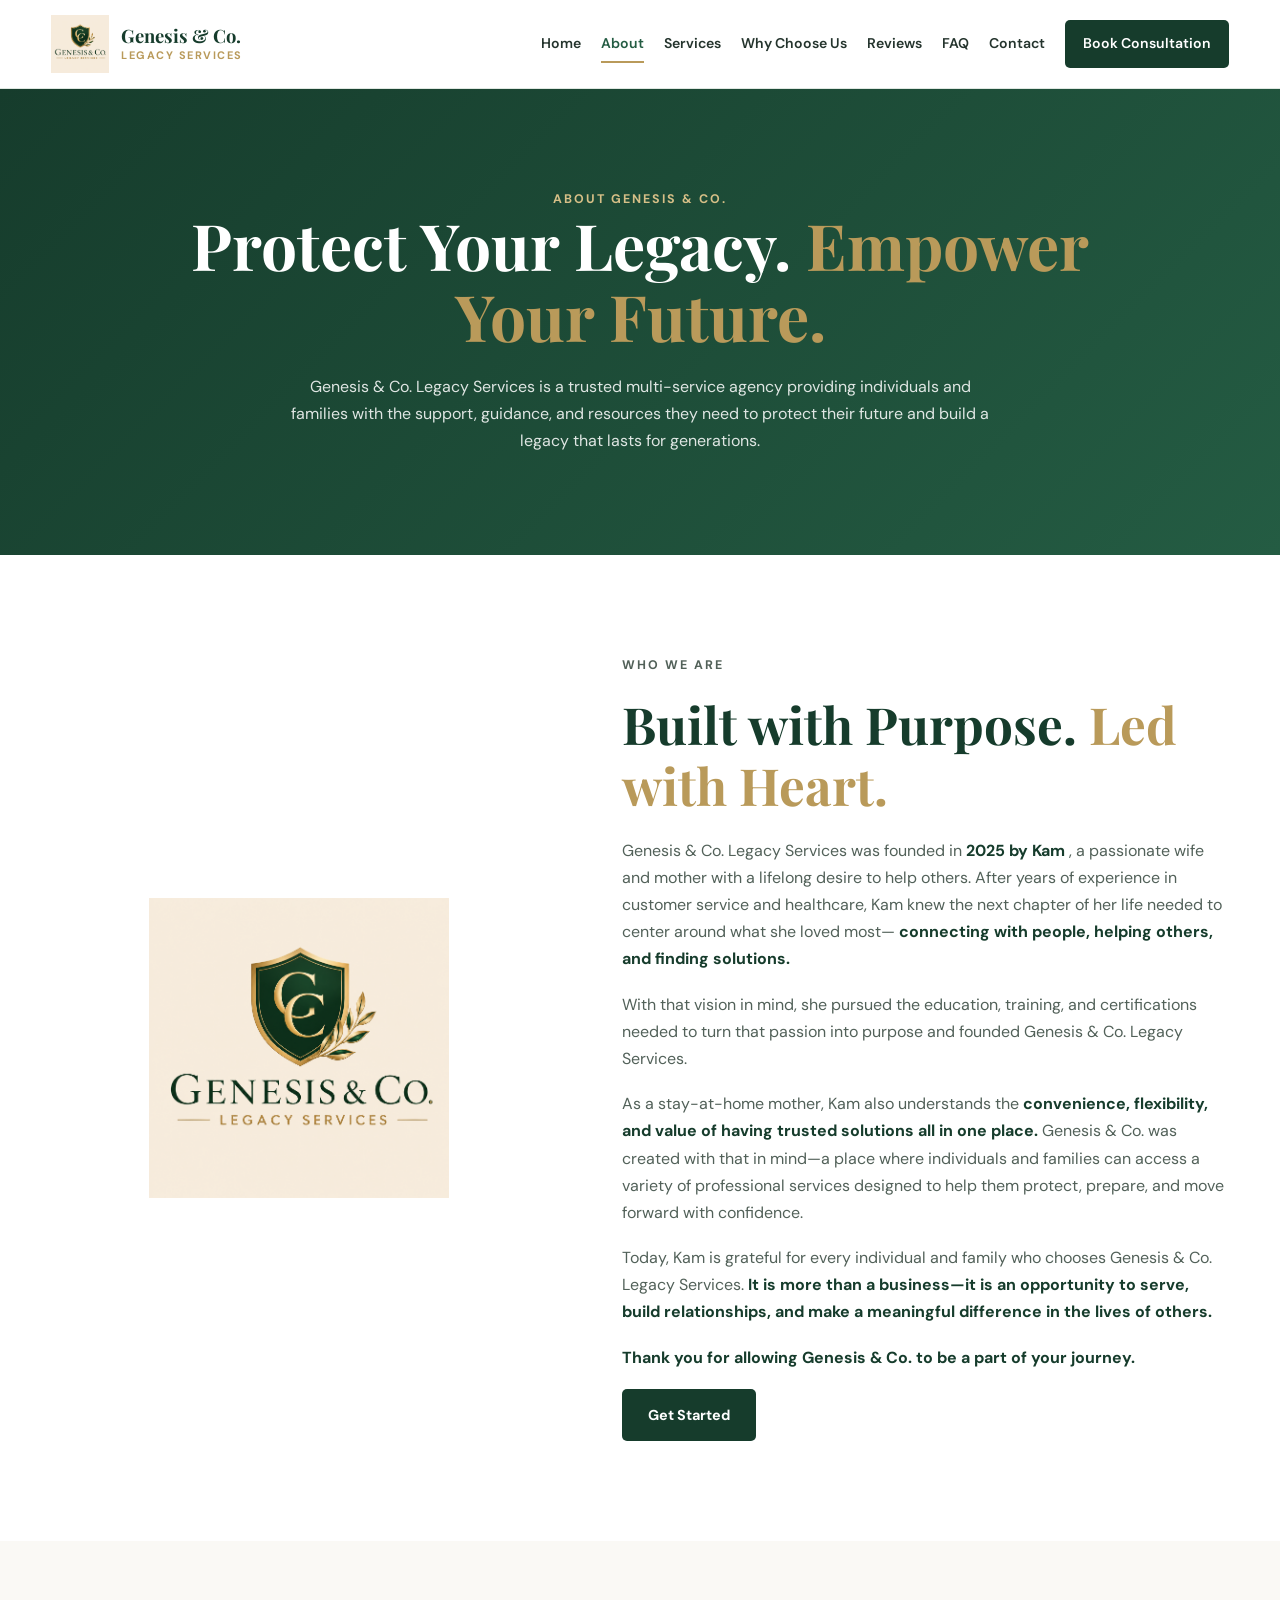
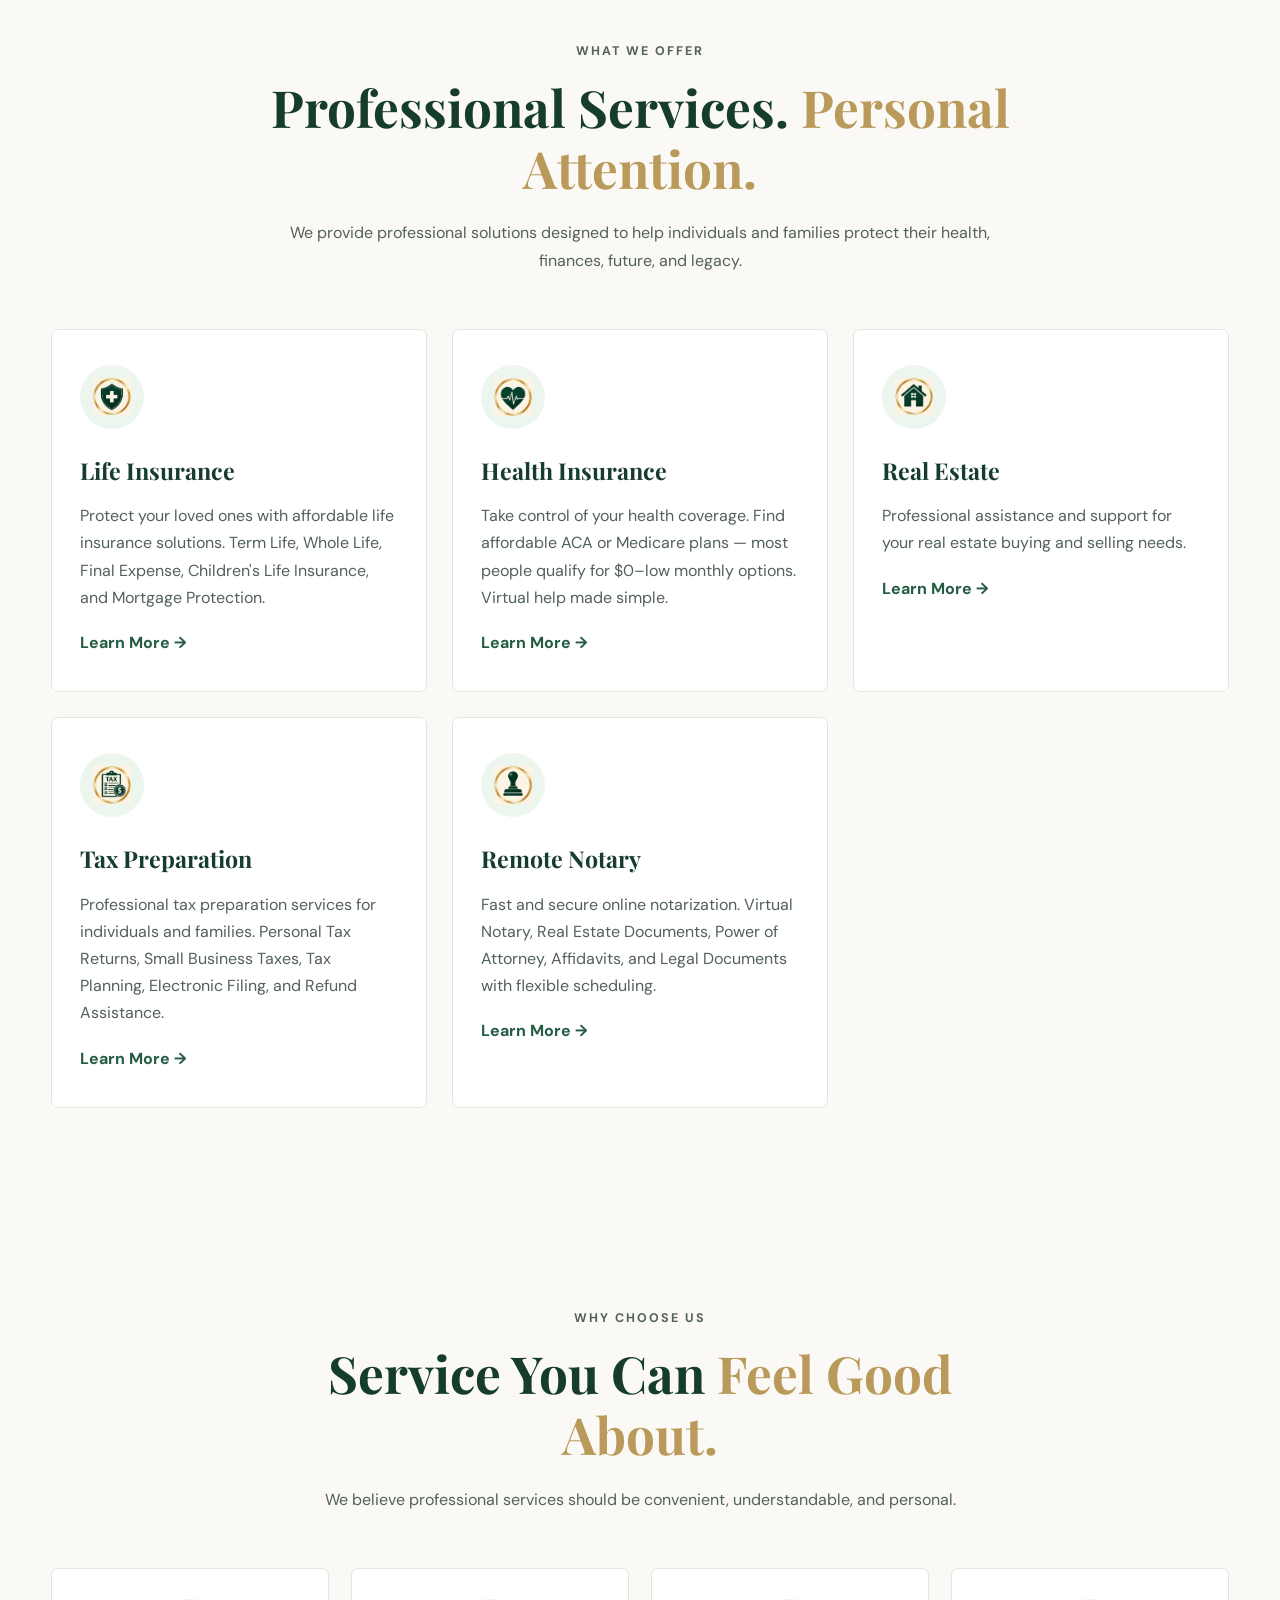
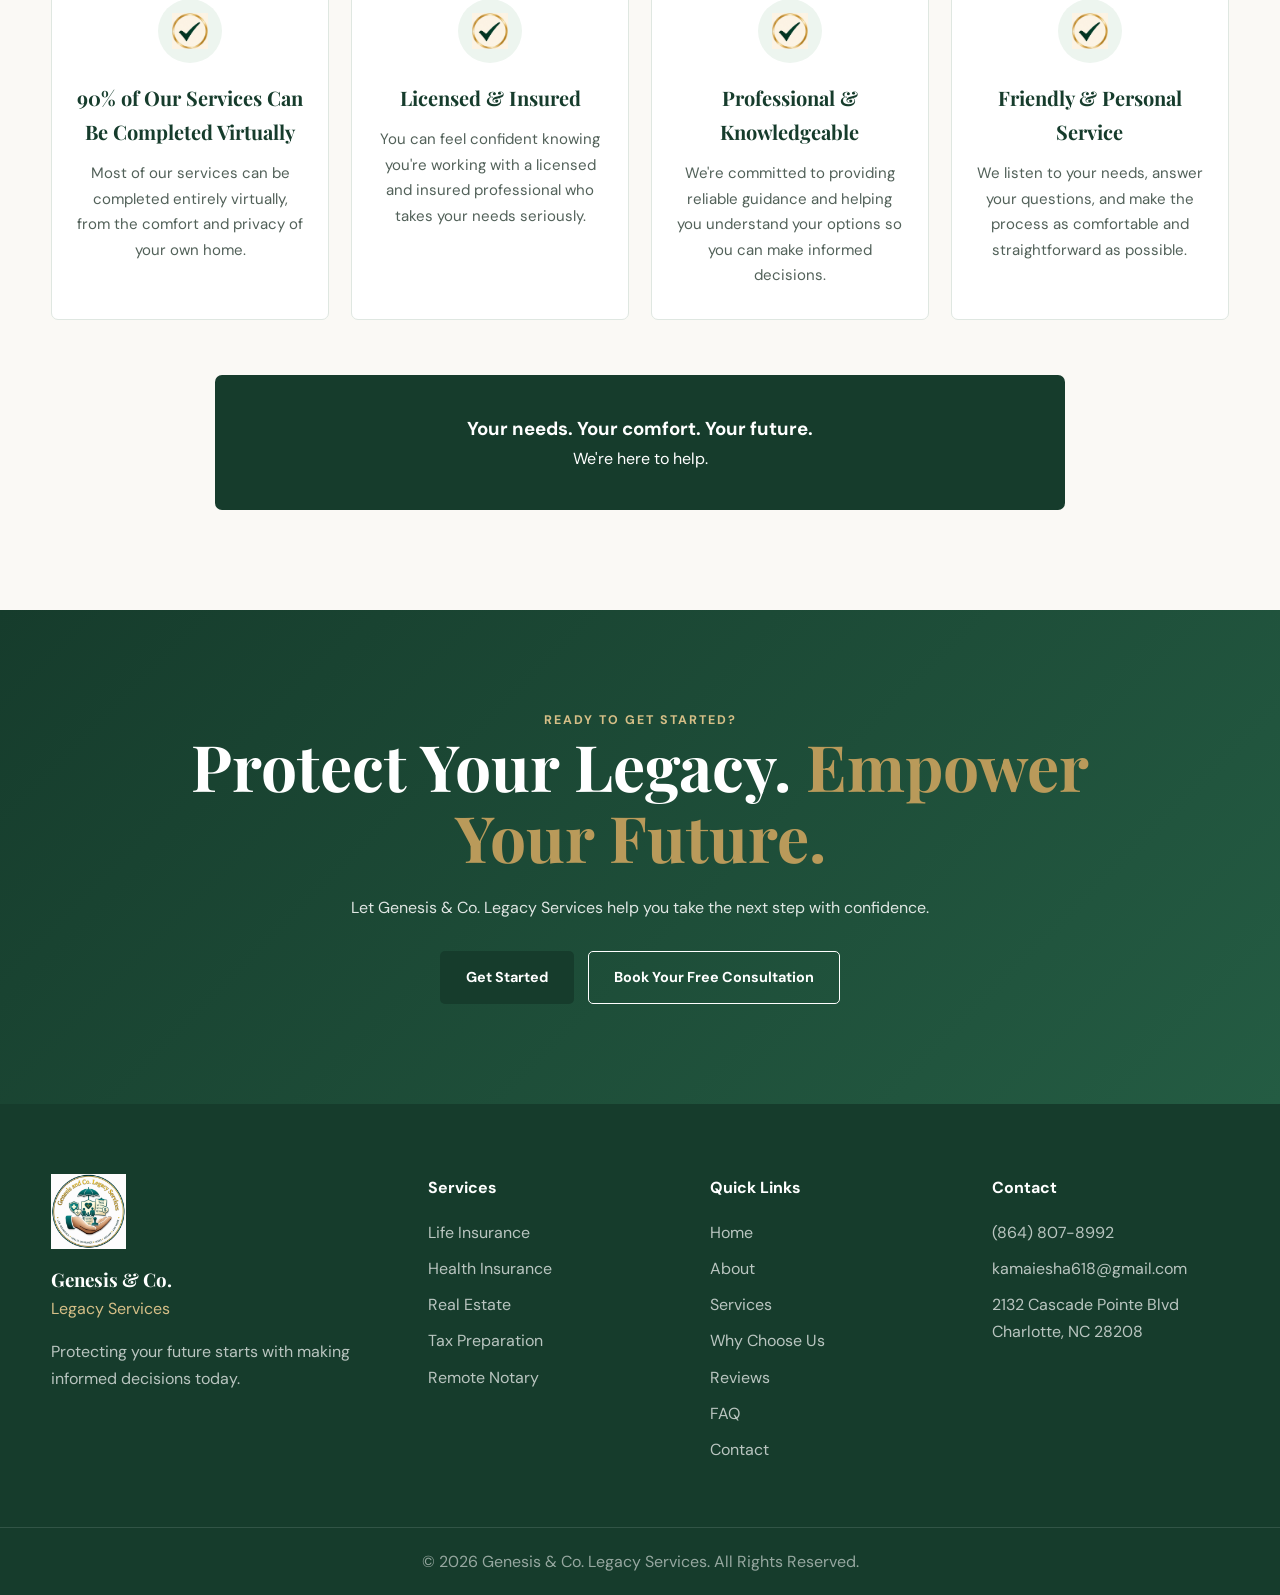
==== commit 603616b0: "Update about.html" ====
--- a/about.html
+++ b/about.html
@@ -621,9 +621,7 @@
 
                 <p>
 
-                    Most of our services can be completed entirely
-                    virtually, from the comfort and privacy of
-                    your own home.
+                    Most of our services can be completed entirely virtually, from the comfort and privacy of your own home.
 
                 </p>
 
@@ -917,23 +915,32 @@
 
 
 
-        <!-- CONTACT -->
-
-        <div class="footer-column">
-
-            <h4>
-                Contact
-            </h4>
-
-            <a href="tel:9104451813">
-                910-445-1813
-            </a>
-
-            <a href="mailto:kamaiesha618@gmail.com">
-                kamaiesha618@gmail.com
-            </a>
-
-        </div>
+       <!-- CONTACT -->
+
+<div class="footer-column">
+
+    <h4>
+        Contact
+    </h4>
+
+    <a href="tel:8648078992">
+        (864) 807-8992
+    </a>
+
+    <a href="mailto:kamaiesha618@gmail.com">
+        kamaiesha618@gmail.com
+    </a>
+
+    <a
+        href="https://www.google.com/maps/search/?api=1&query=2132+Cascade+Pointe+Blvd+Charlotte+NC+28208"
+        target="_blank"
+        rel="noopener noreferrer"
+    >
+        2132 Cascade Pointe Blvd<br>
+        Charlotte, NC 28208
+    </a>
+
+</div>
 
     </div>
 
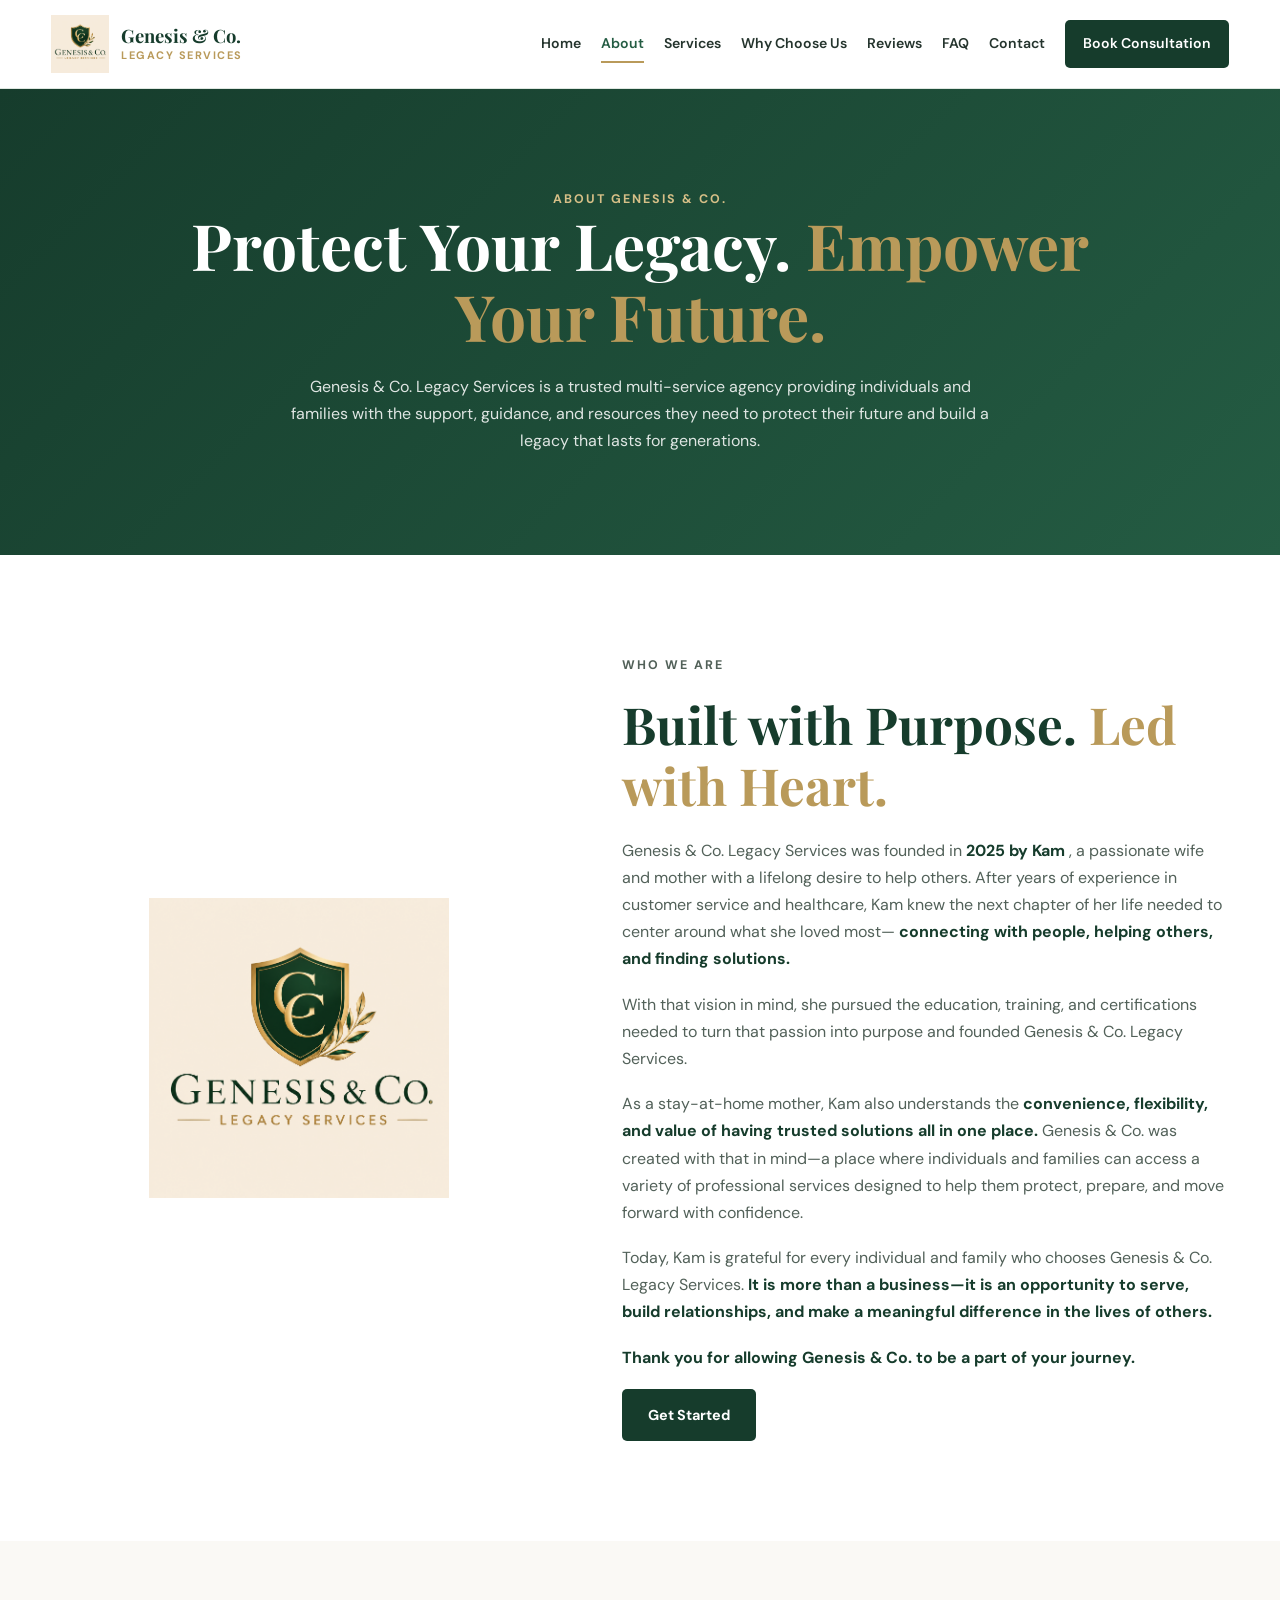
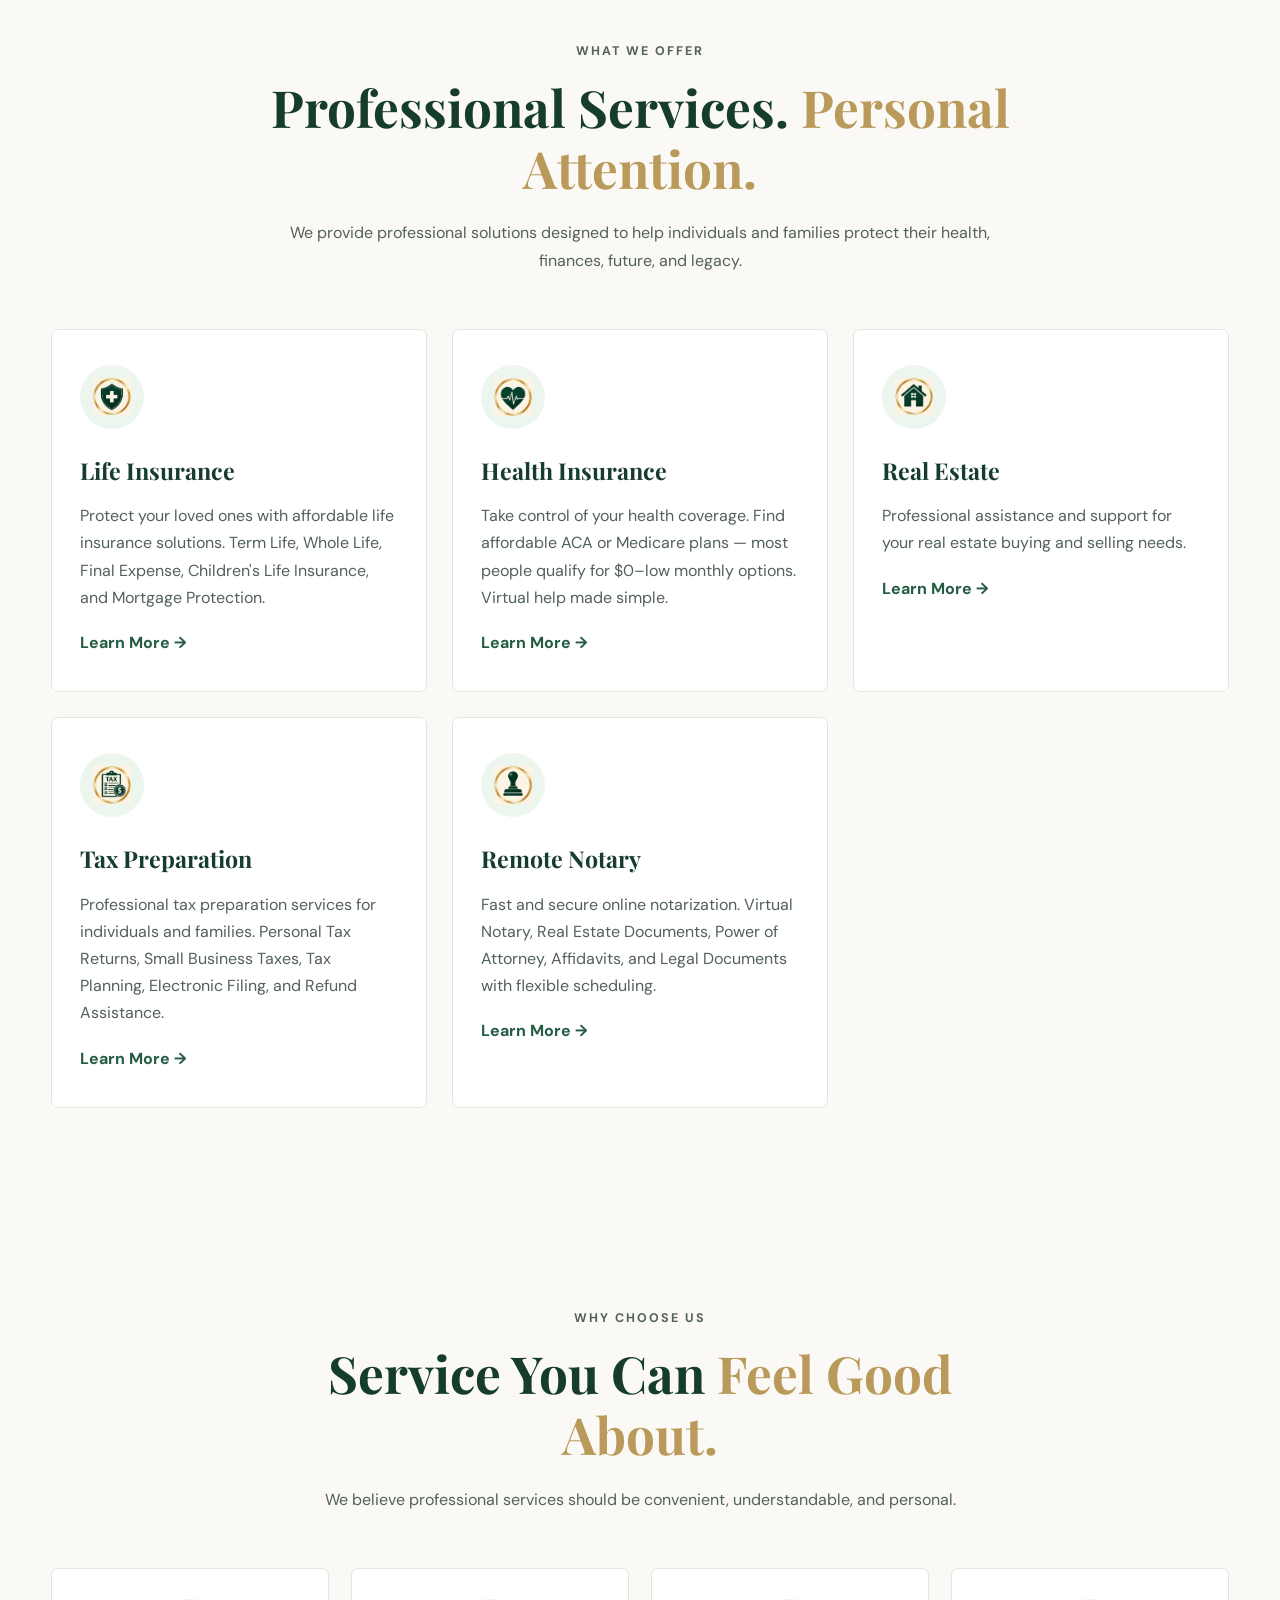
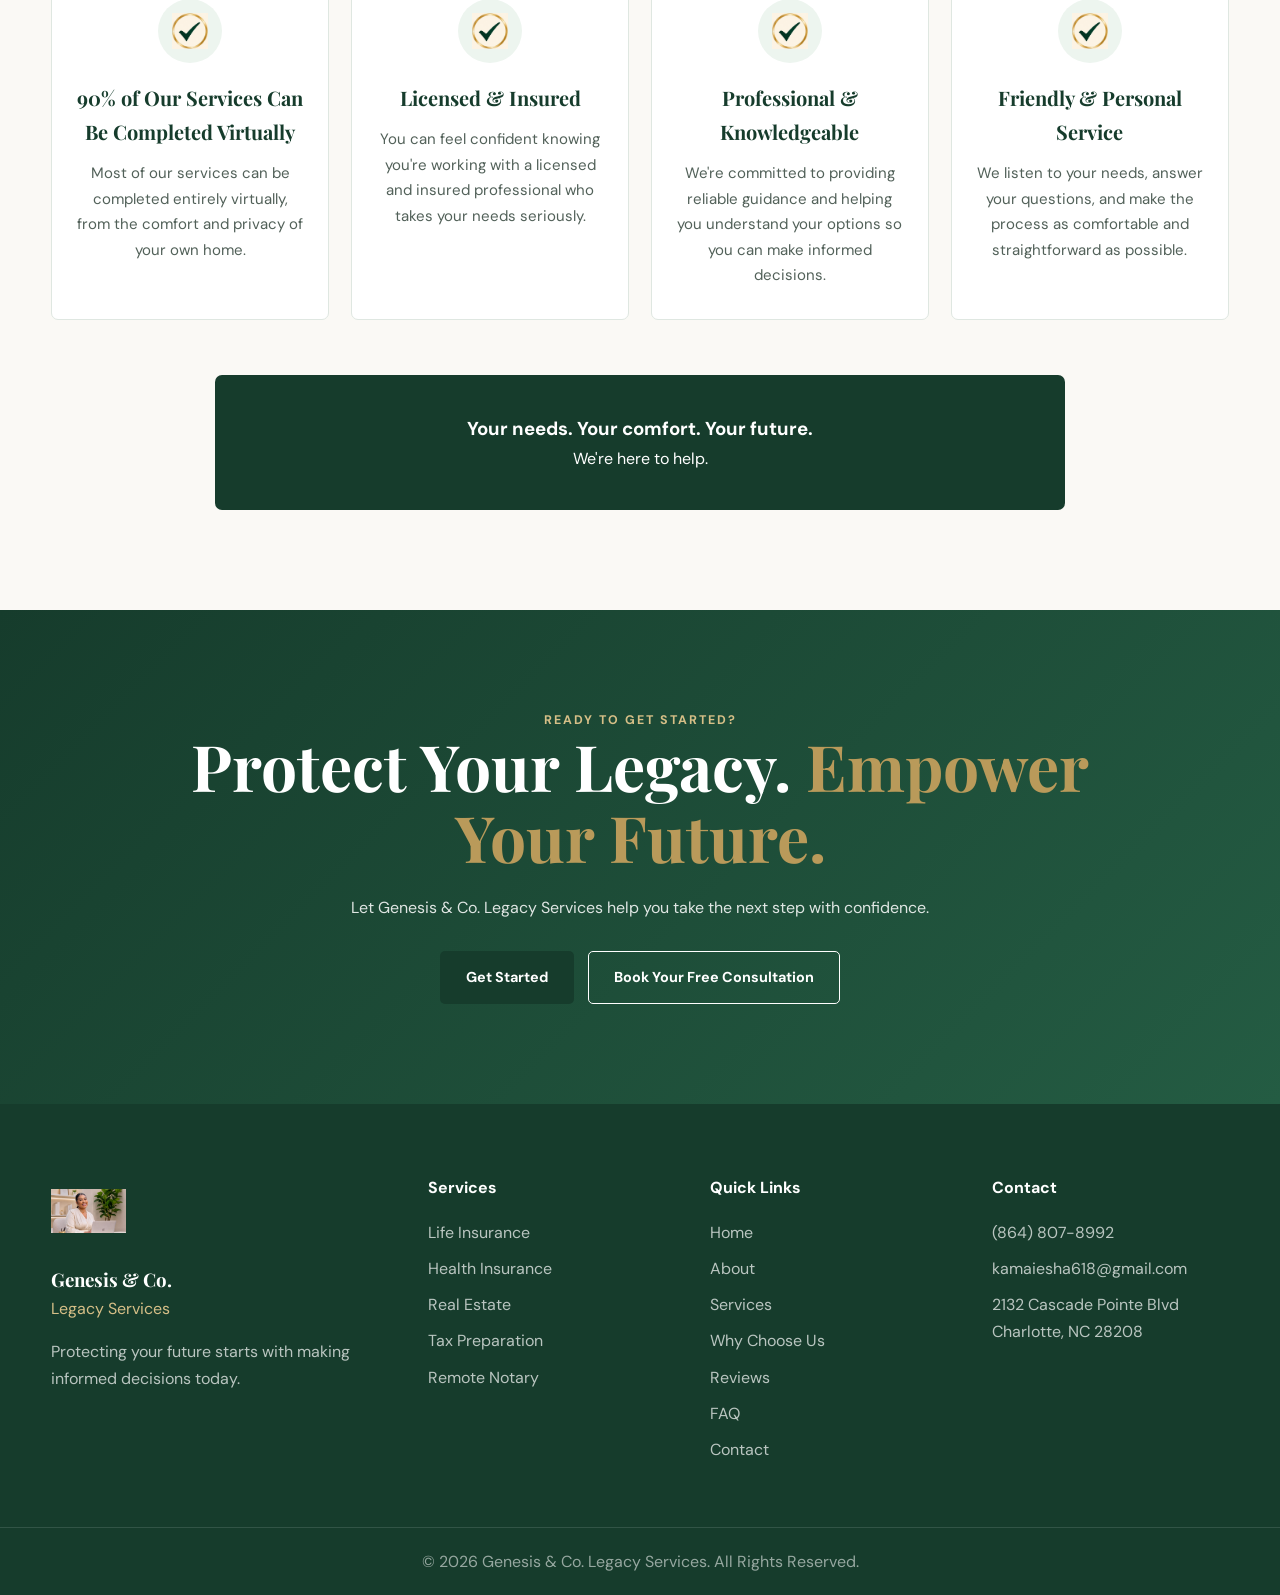
==== commit b05f0e48: "Update about.html" ====
--- a/about.html
+++ b/about.html
@@ -816,7 +816,7 @@
         <div class="footer-brand">
 
             <img
-                src="genesis-logo-footer.png"
+                src="client-2.jpg"
                 alt="Genesis & Co. Legacy Services"
                 class="footer-main-logo"
             >
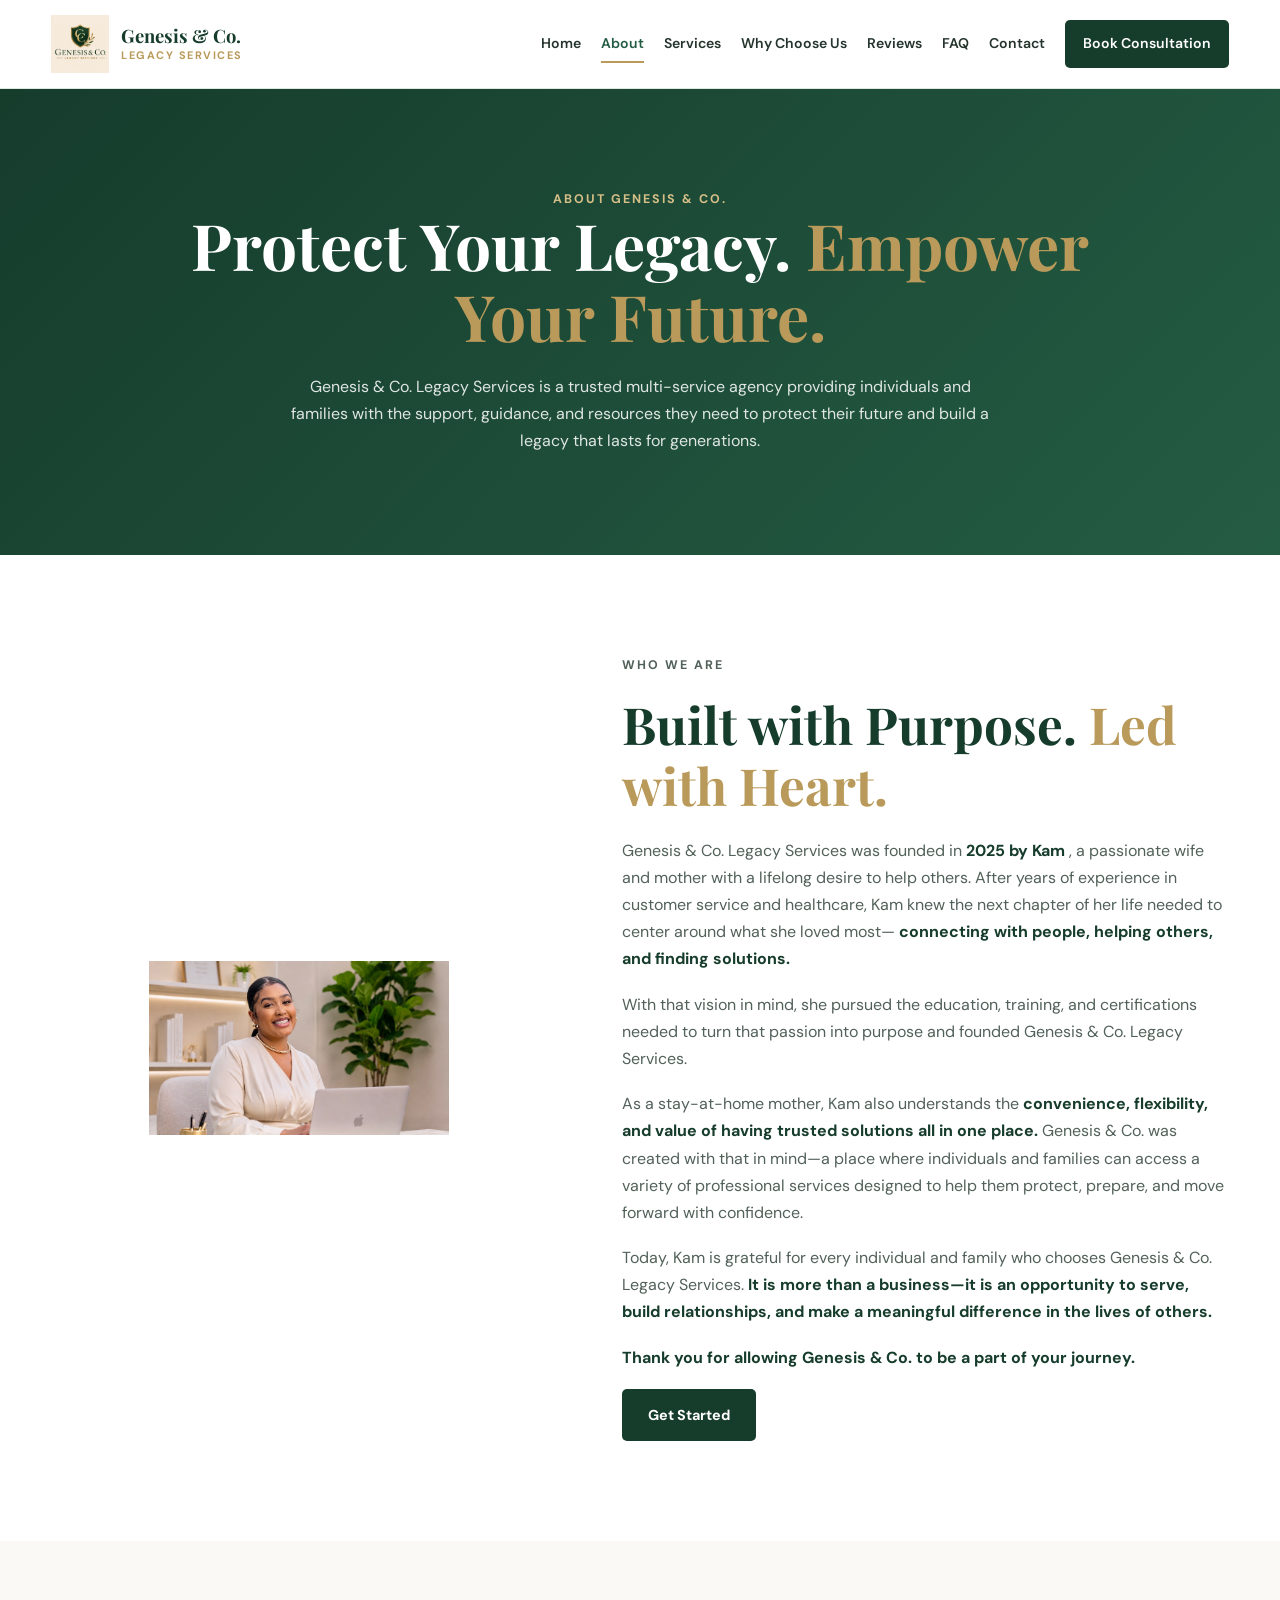
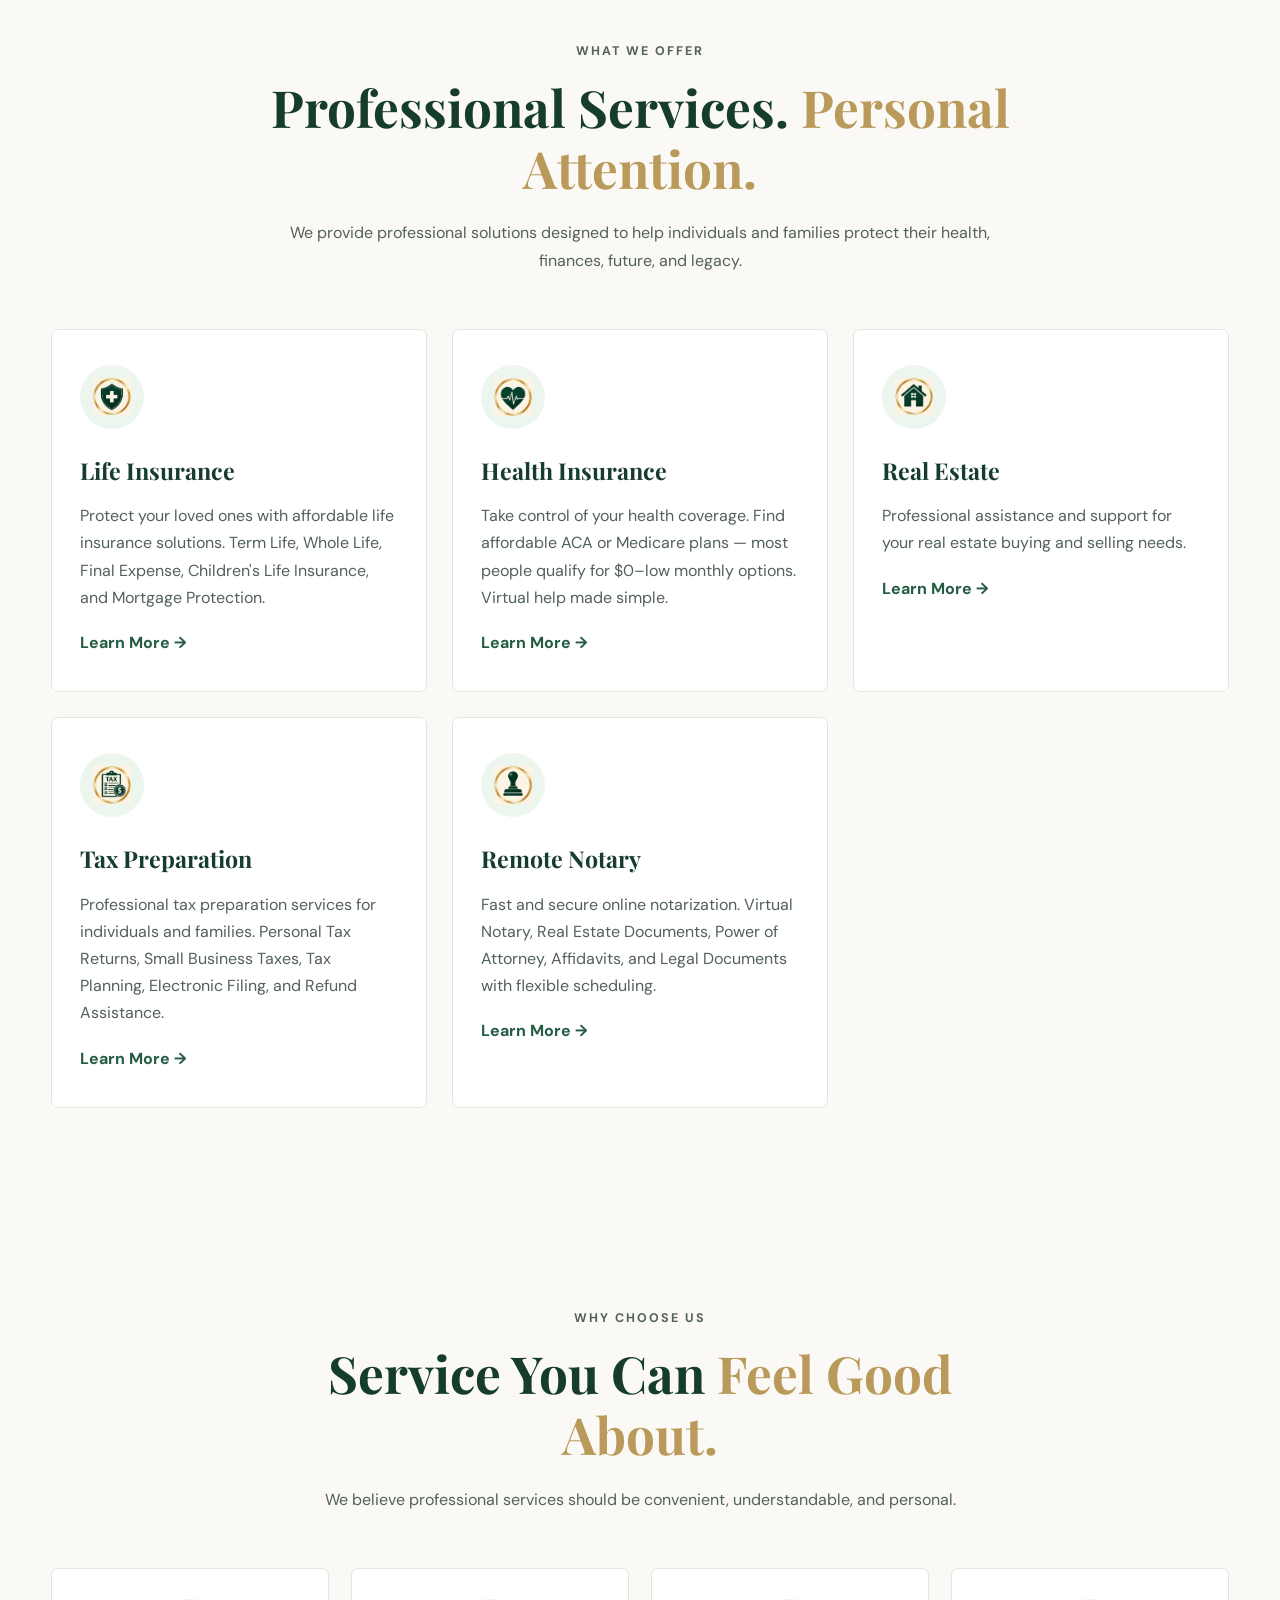
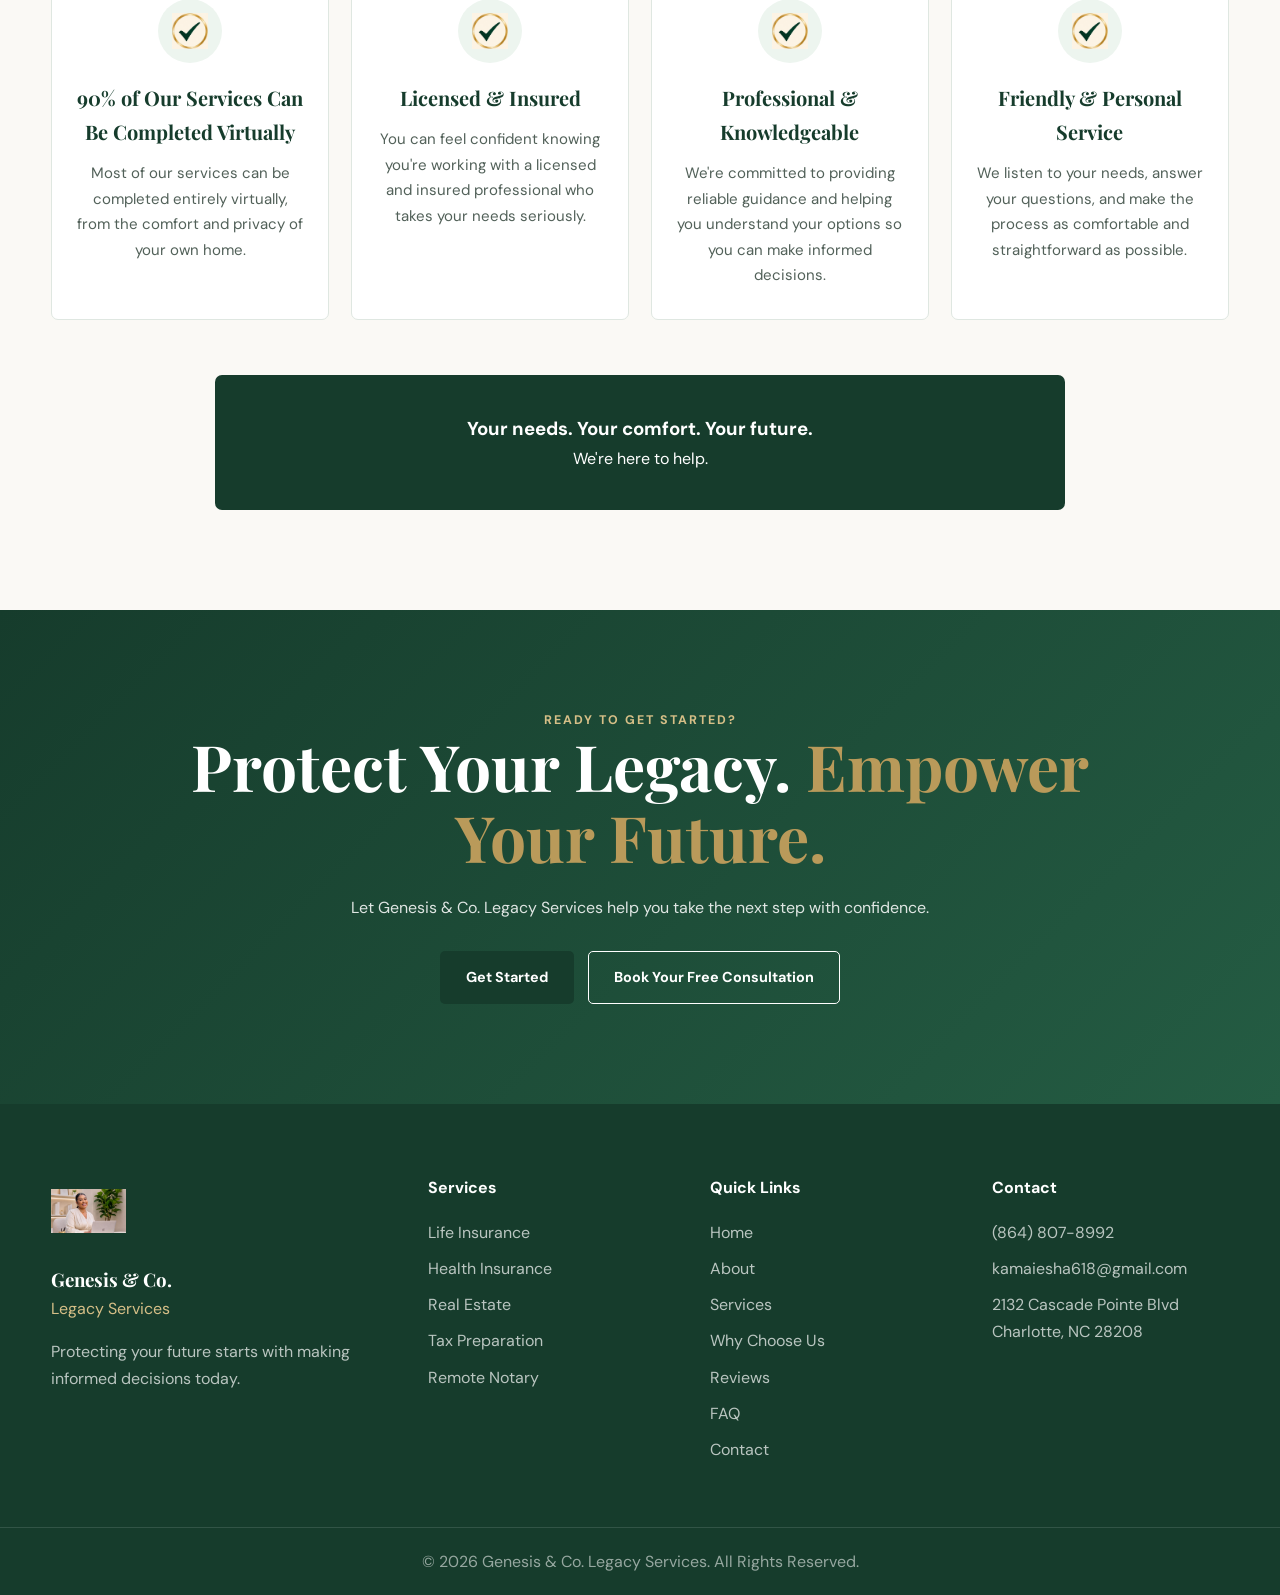
==== commit 15ca4569: "Update print statement from 'Hello' to 'Goodbye'" ====
--- a/about.html
+++ b/about.html
@@ -219,7 +219,7 @@
         <div class="about-image">
 
             <img
-                src="genesis-logo.png"
+                src="client-2.jpg"
                 alt="Genesis & Co. Legacy Services"
                 class="about-logo-image"
             >
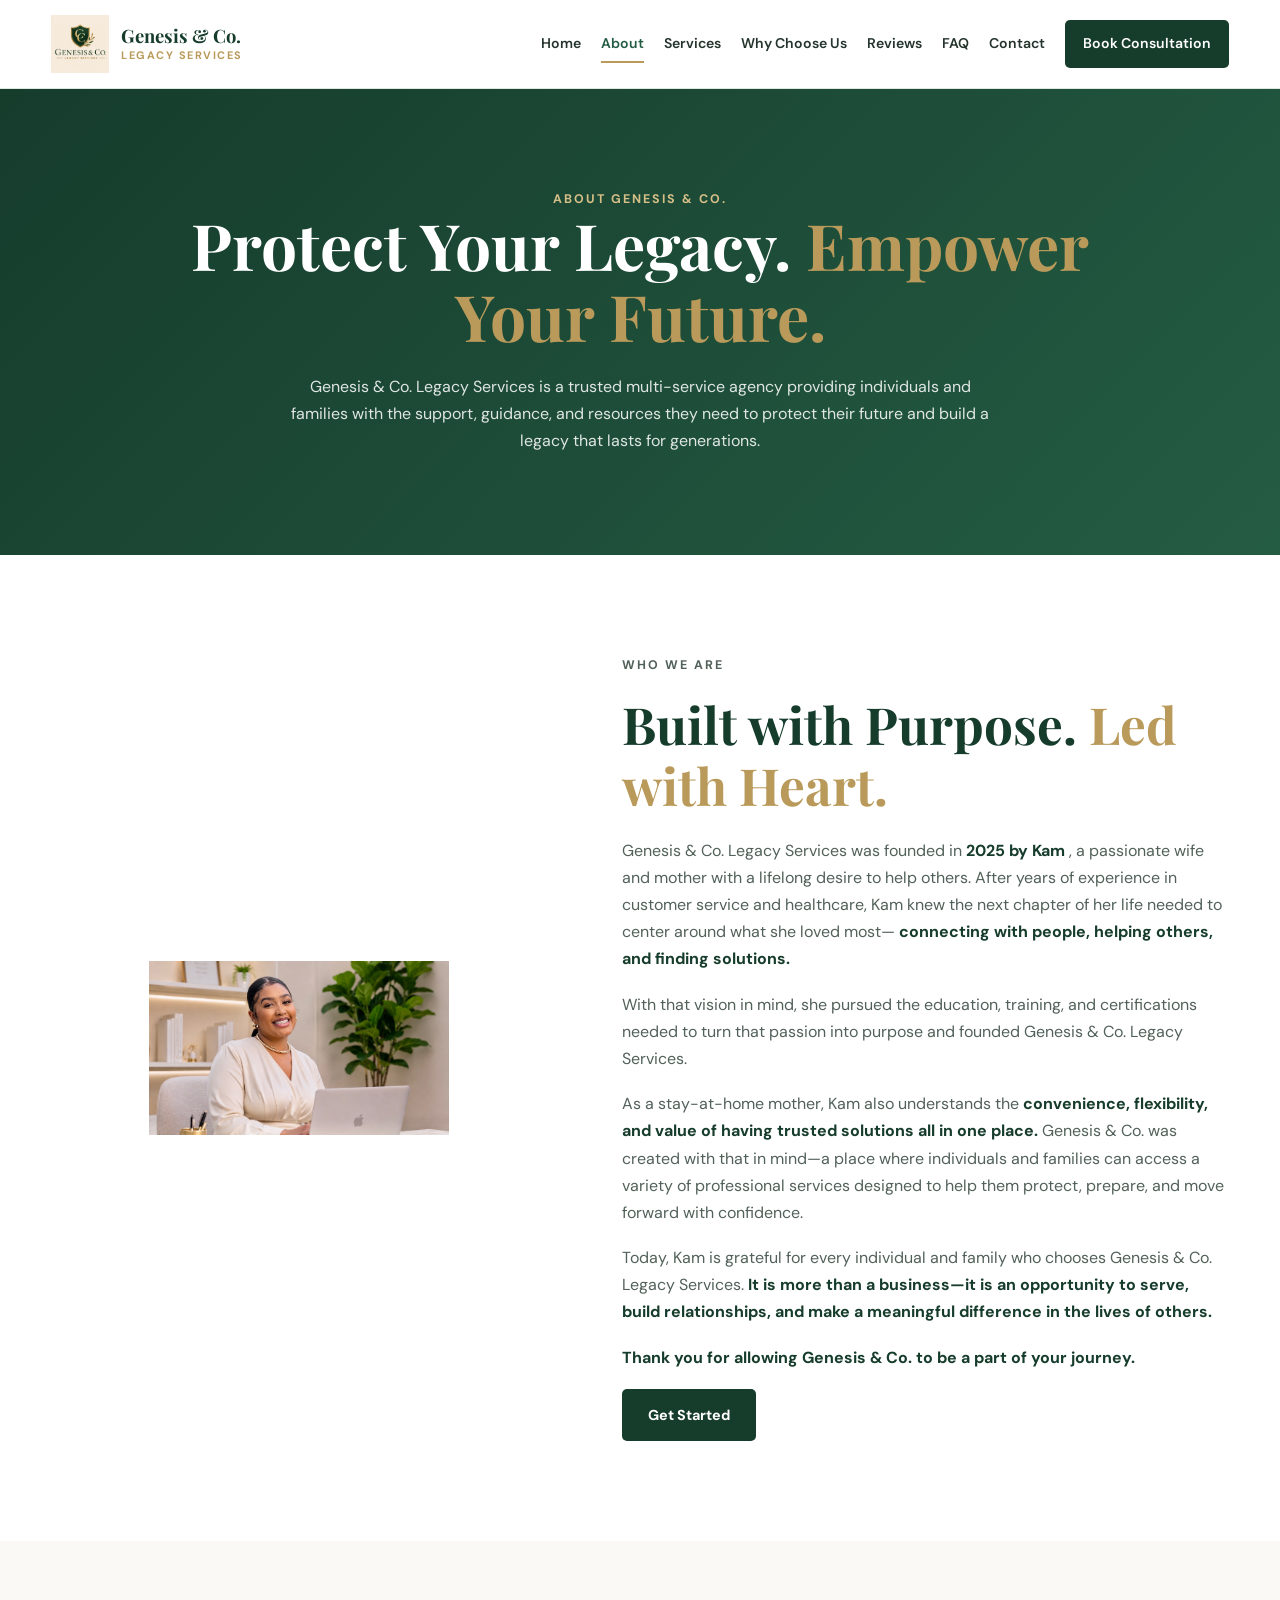
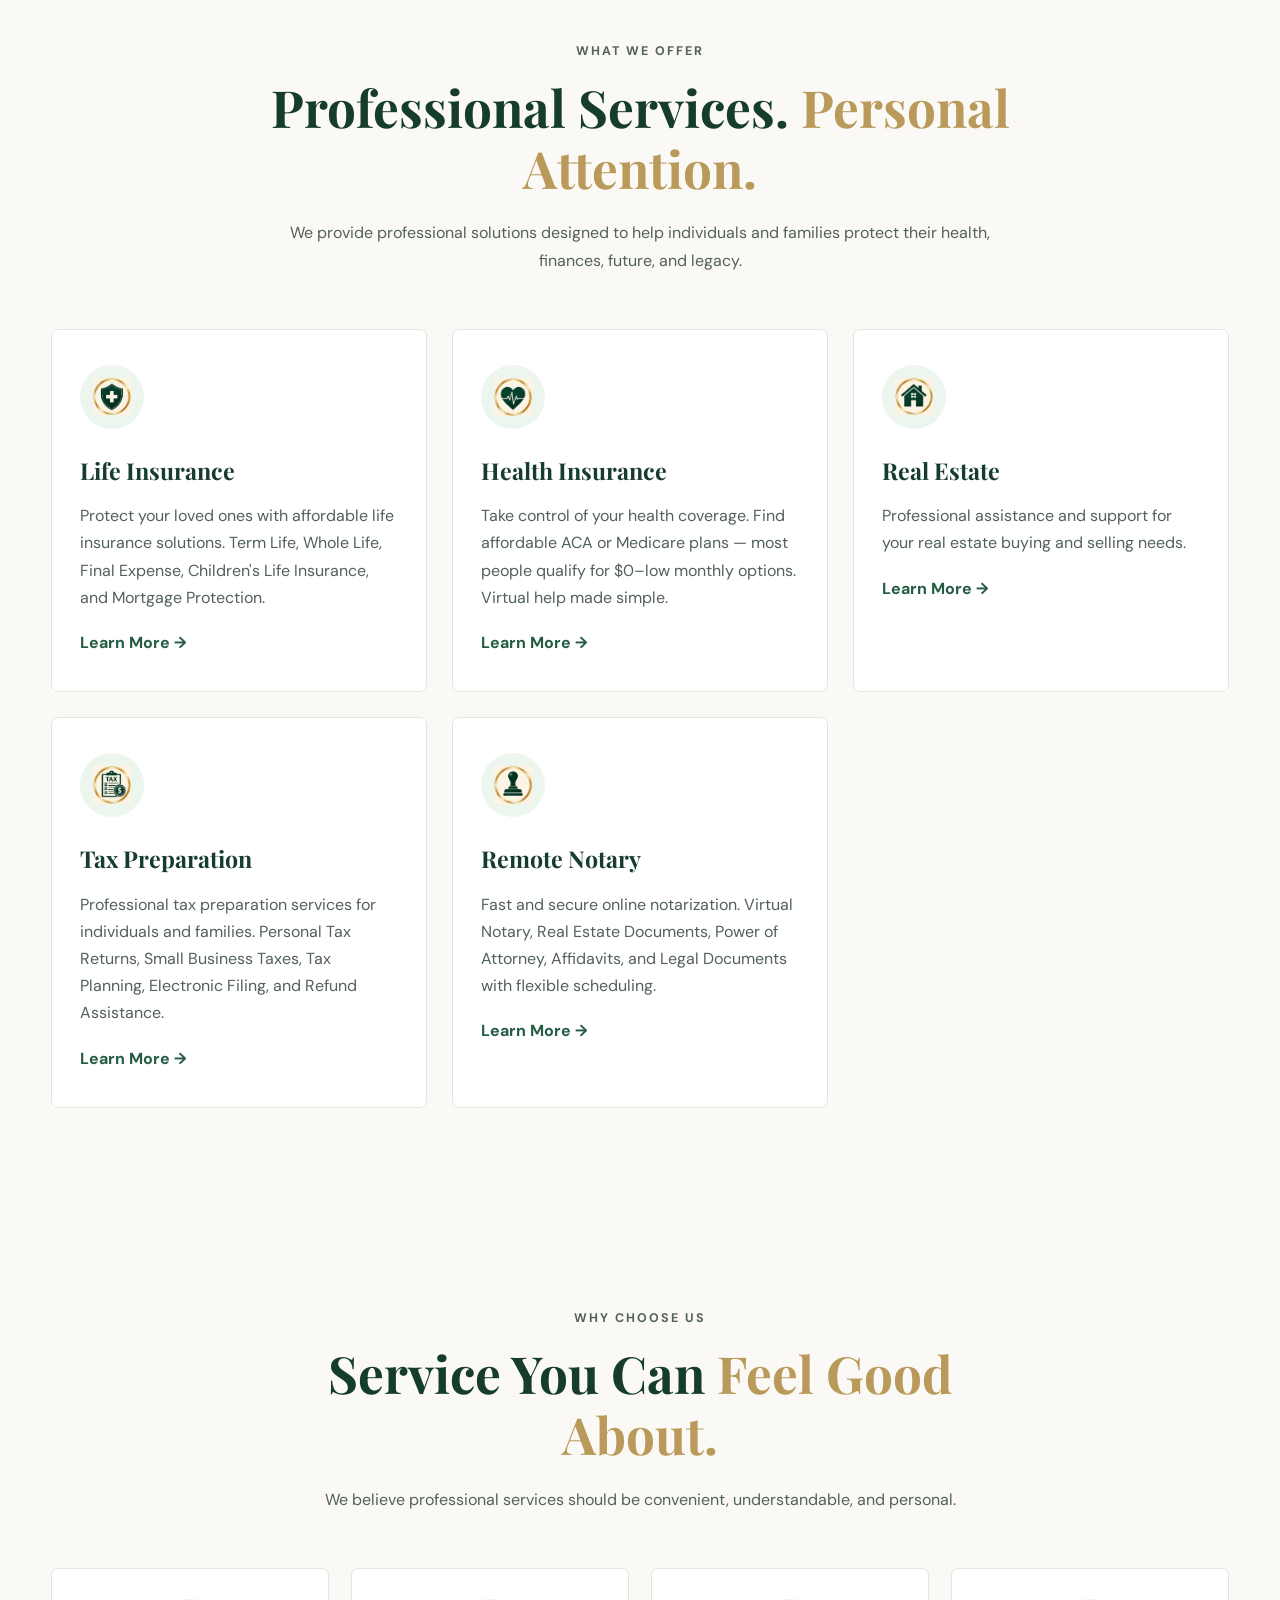
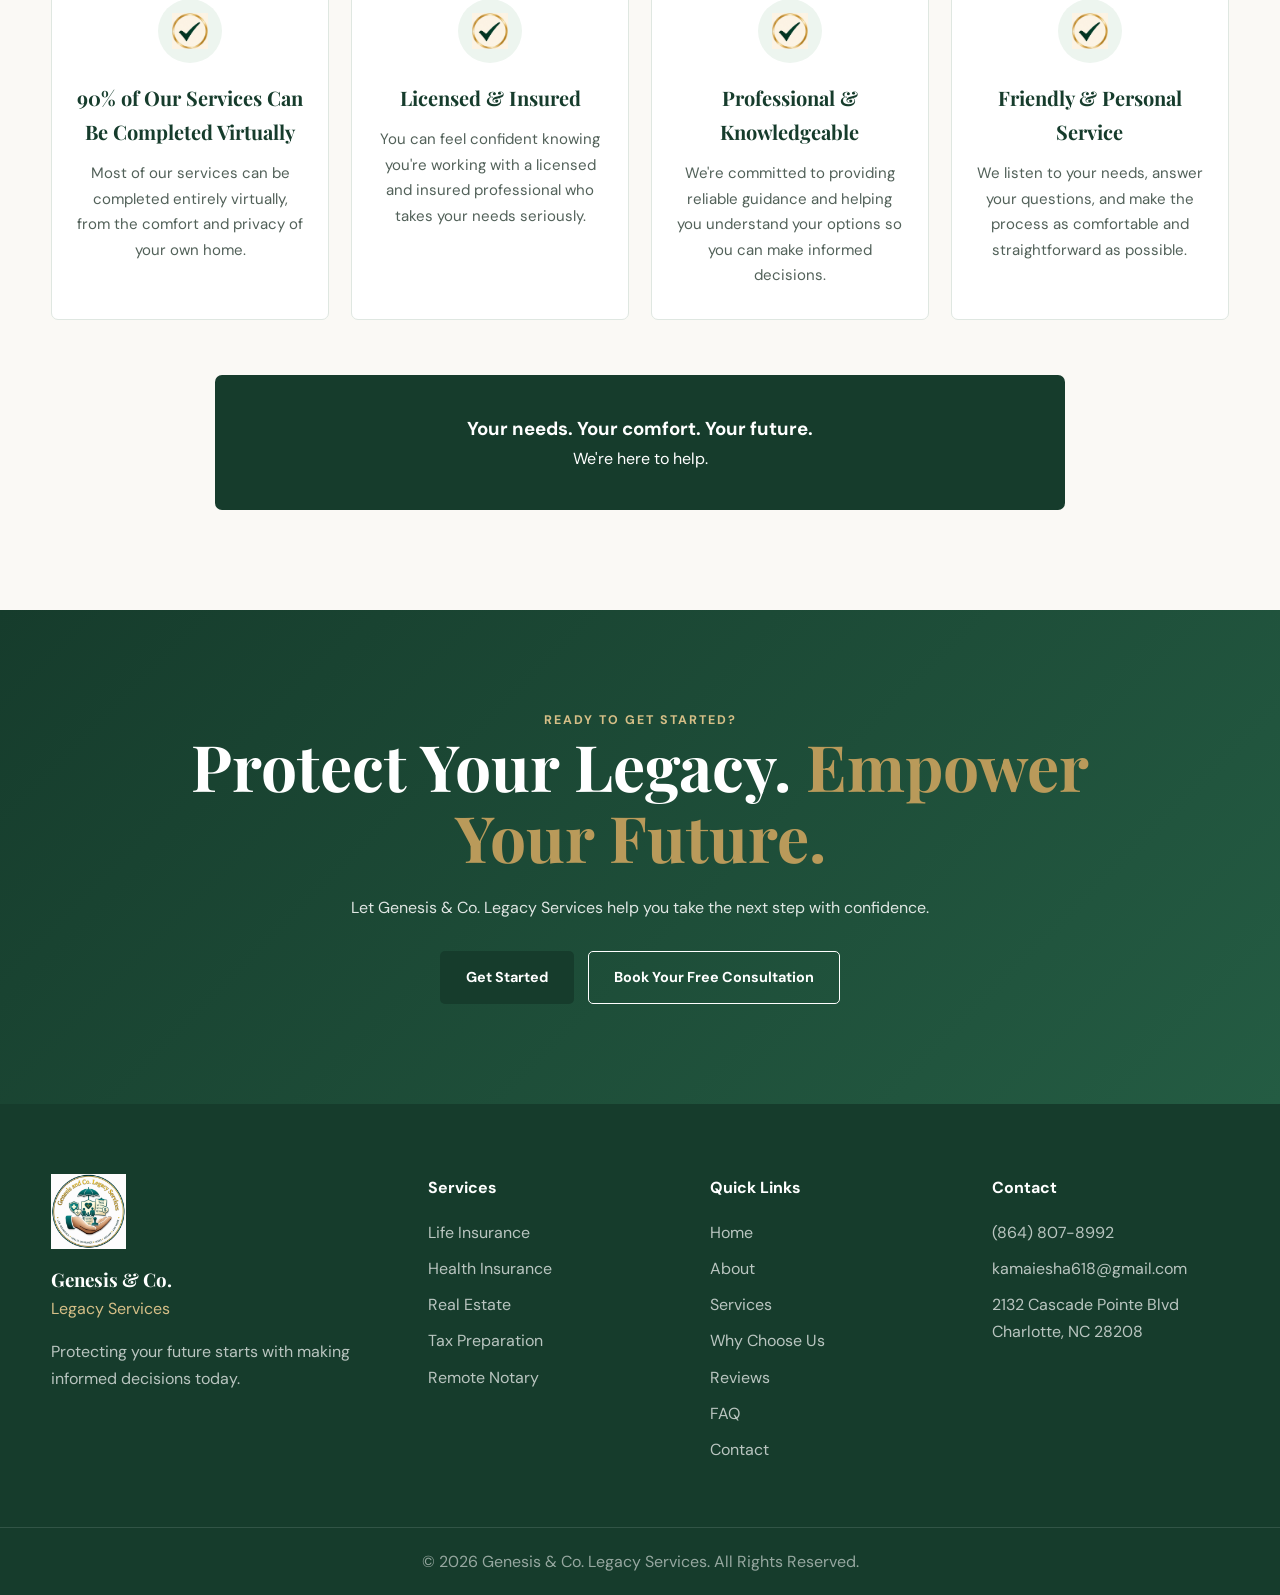
==== commit c097e423: "Update print statement from 'Hello' to 'Goodbye'" ====
--- a/about.html
+++ b/about.html
@@ -816,7 +816,7 @@
         <div class="footer-brand">
 
             <img
-                src="client-2.jpg"
+                src="genesis-logo-footer.png"
                 alt="Genesis & Co. Legacy Services"
                 class="footer-main-logo"
             >
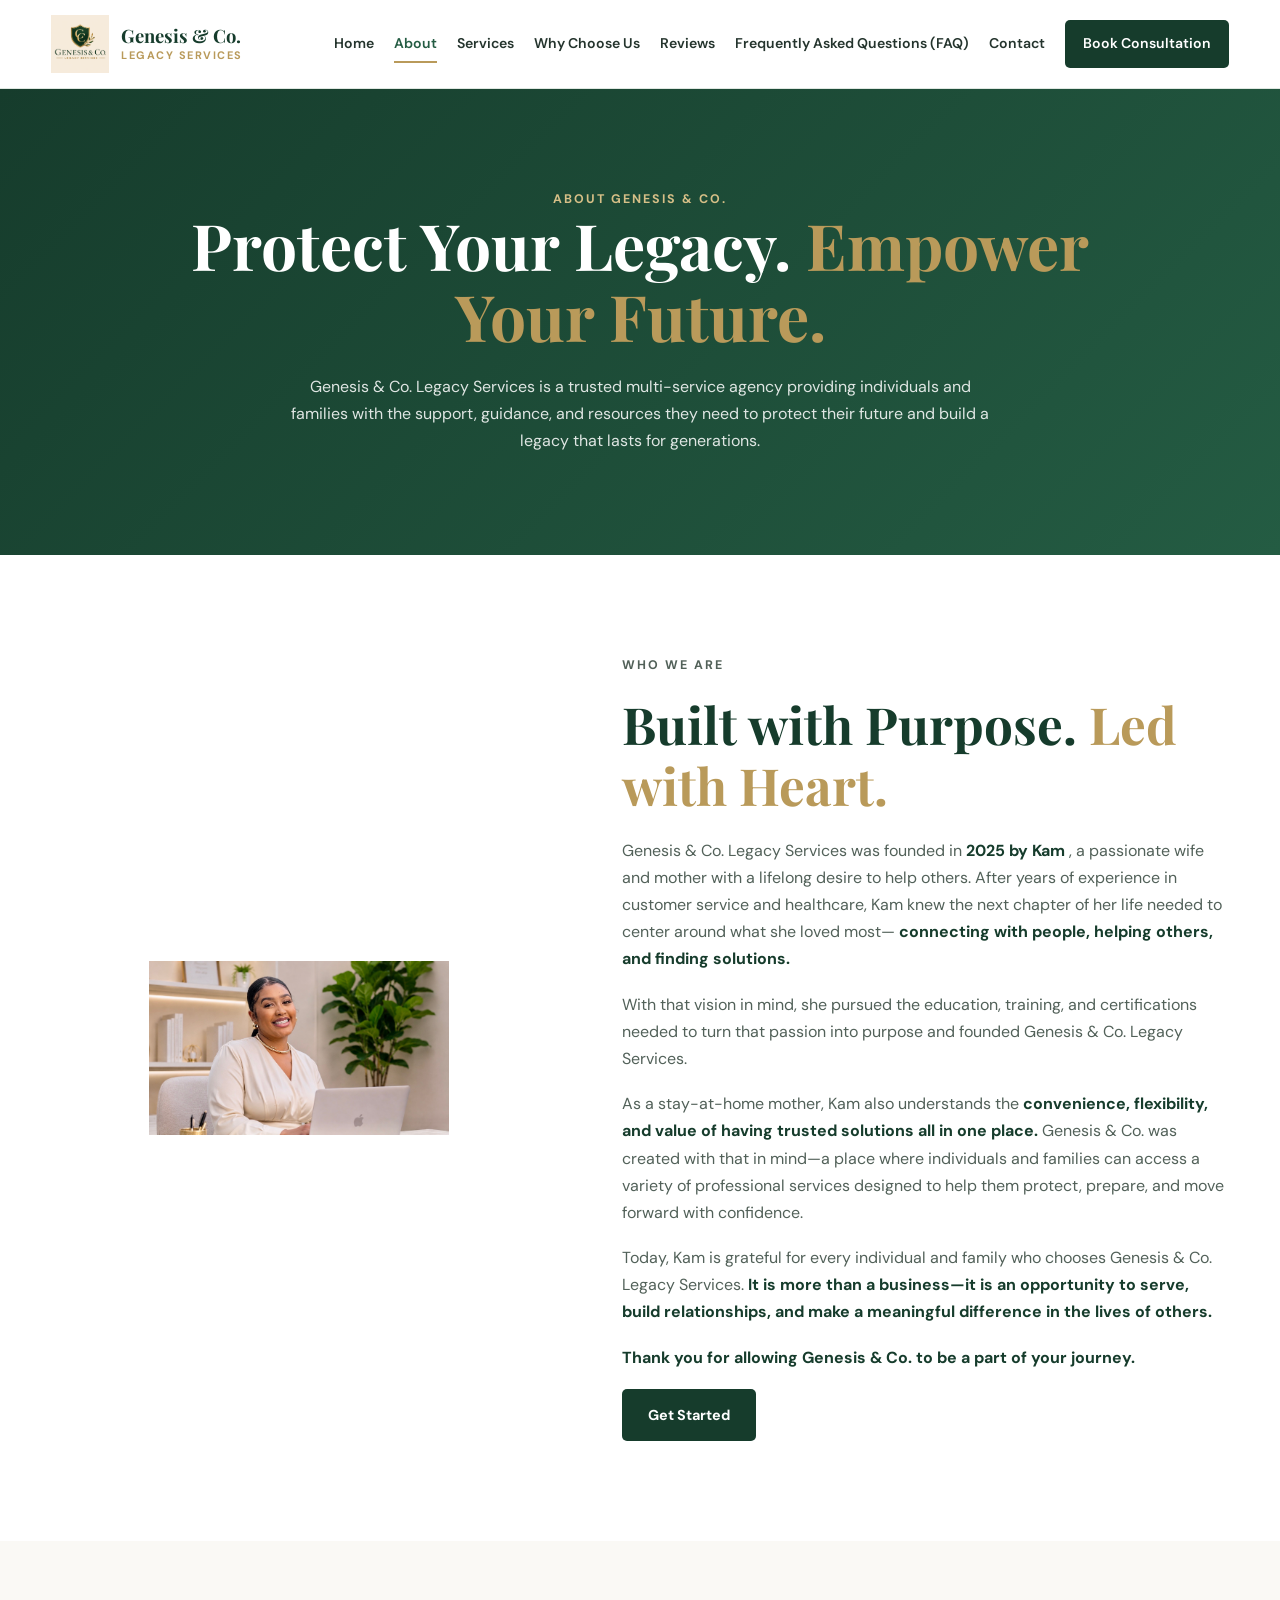
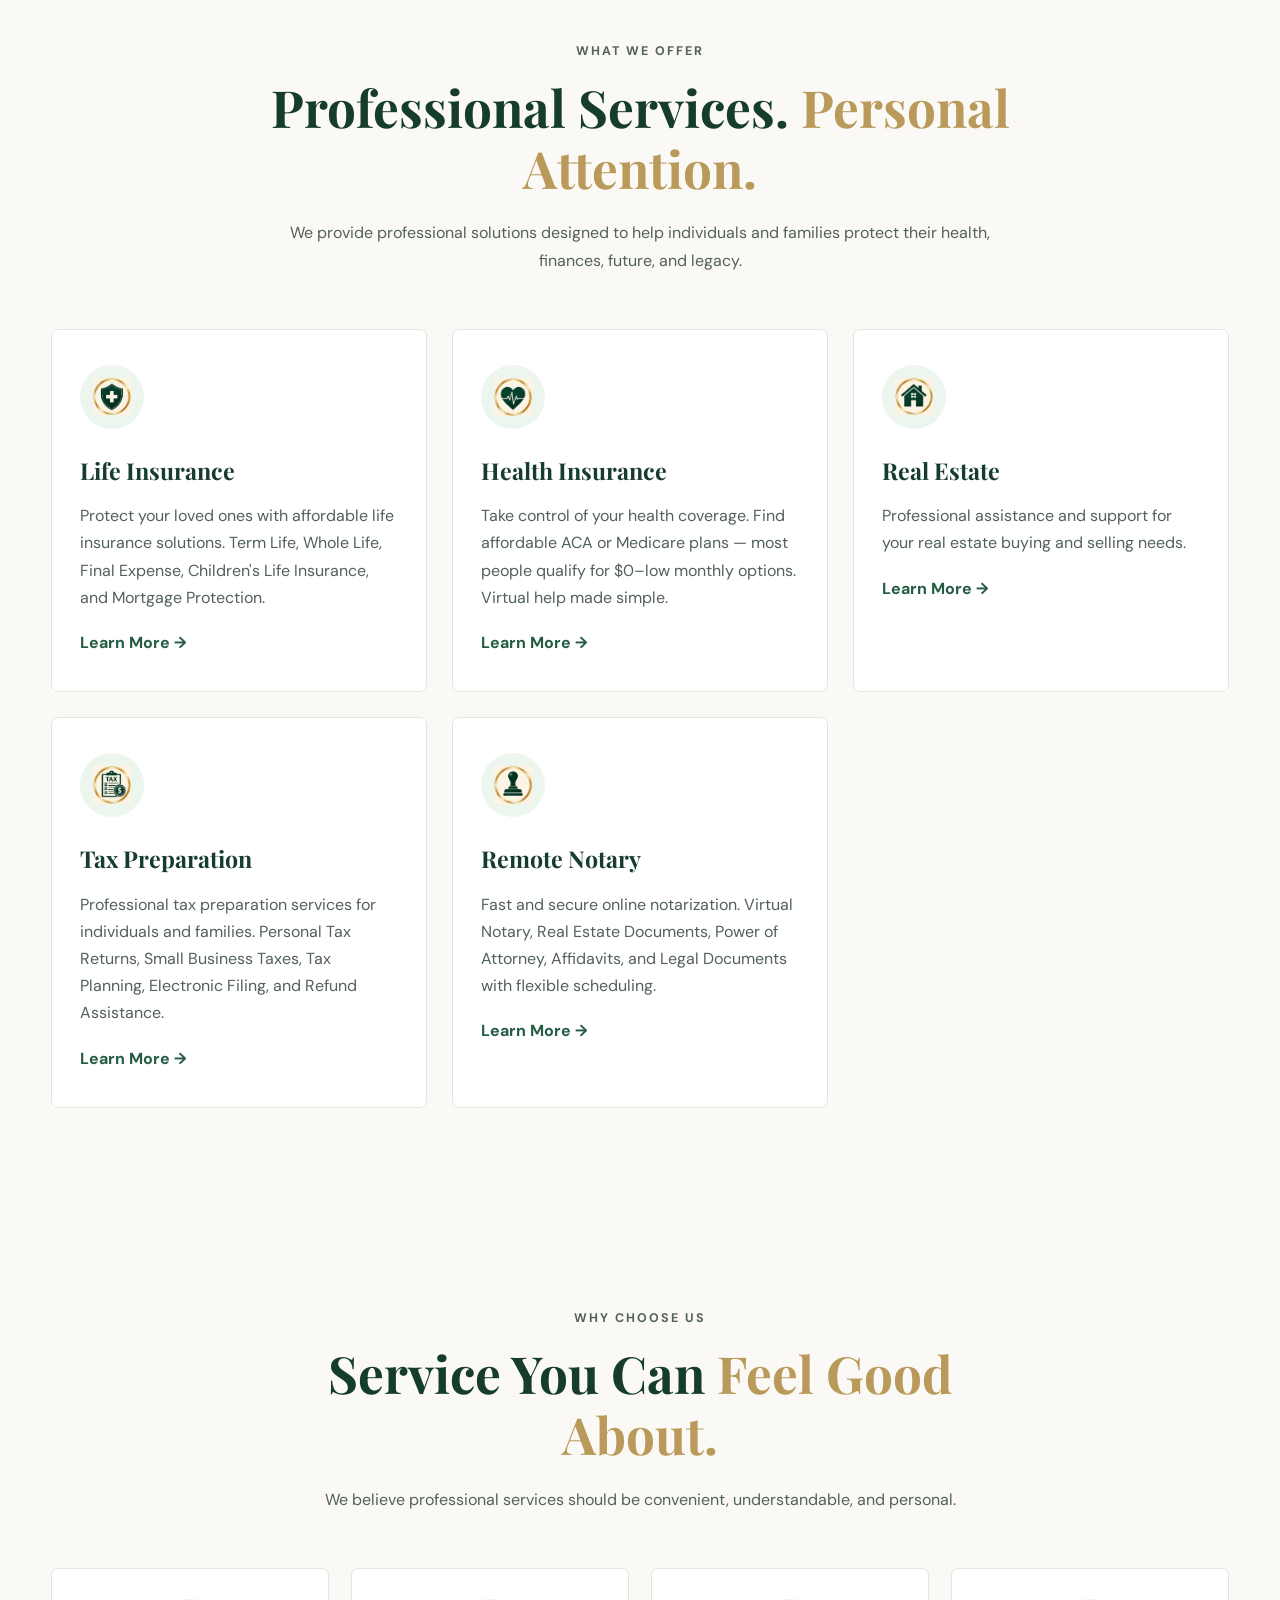
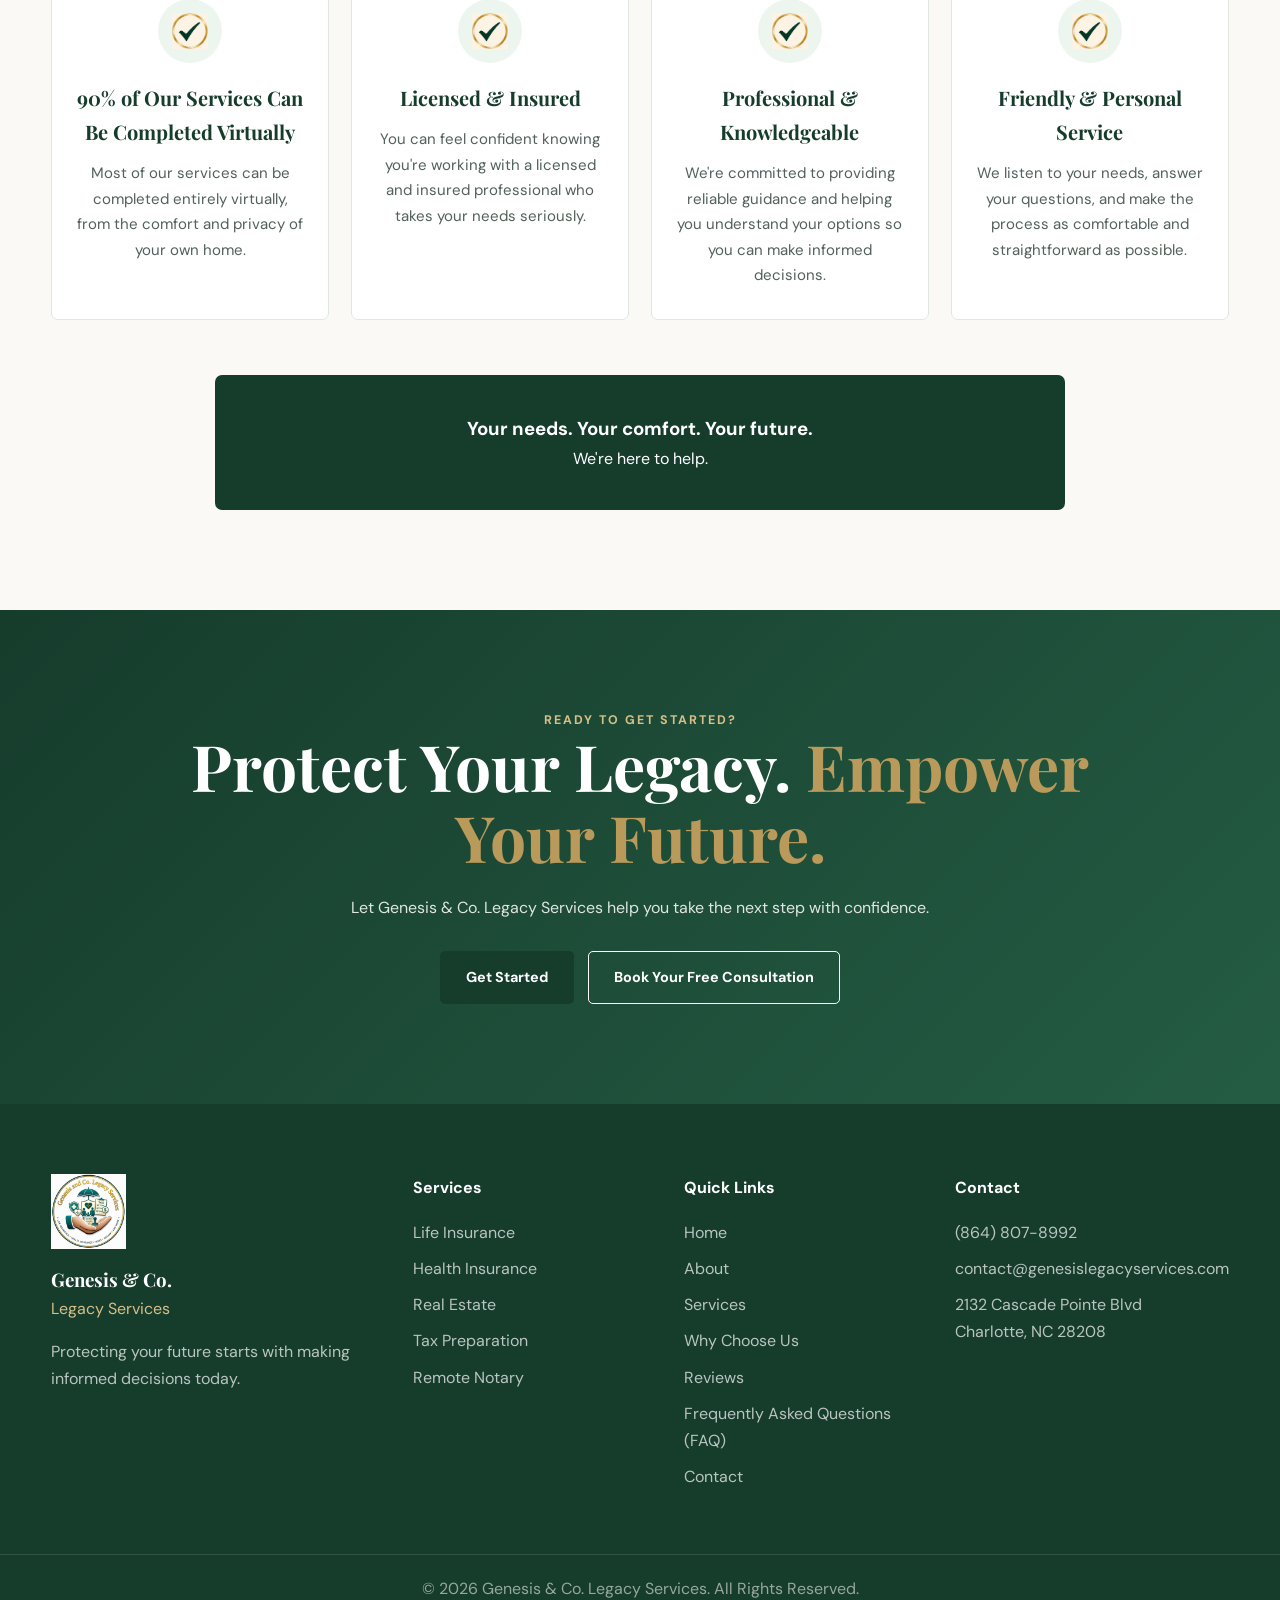
==== commit 8df35e5c: "Update about.html" ====
--- a/about.html
+++ b/about.html
@@ -140,7 +140,7 @@
                 href="index.html#faq"
                 class="faq-trigger"
             >
-                FAQ
+                Frequently Asked Questions (FAQ)
             </a>
 
             <a href="contact.html">
@@ -214,7 +214,7 @@
     <div class="container about-grid">
 
 
-        <!-- LOGO -->
+        <!-- IMAGE -->
 
         <div class="about-image">
 
@@ -250,9 +250,11 @@
             <p>
 
                 Genesis & Co. Legacy Services was founded in
+
                 <strong>
                     2025 by Kam
                 </strong>,
+
                 a passionate wife and mother with a lifelong
                 desire to help others.
 
@@ -621,7 +623,9 @@
 
                 <p>
 
-                    Most of our services can be completed entirely virtually, from the comfort and privacy of your own home.
+                    Most of our services can be completed entirely
+                    virtually, from the comfort and privacy of your
+                    own home.
 
                 </p>
 
@@ -904,7 +908,7 @@
                 href="index.html#faq"
                 class="faq-trigger"
             >
-                FAQ
+                Frequently Asked Questions (FAQ)
             </a>
 
             <a href="contact.html">
@@ -915,32 +919,32 @@
 
 
 
-       <!-- CONTACT -->
-
-<div class="footer-column">
-
-    <h4>
-        Contact
-    </h4>
-
-    <a href="tel:8648078992">
-        (864) 807-8992
-    </a>
-
-    <a href="mailto:kamaiesha618@gmail.com">
-        kamaiesha618@gmail.com
-    </a>
-
-    <a
-        href="https://www.google.com/maps/search/?api=1&query=2132+Cascade+Pointe+Blvd+Charlotte+NC+28208"
-        target="_blank"
-        rel="noopener noreferrer"
-    >
-        2132 Cascade Pointe Blvd<br>
-        Charlotte, NC 28208
-    </a>
-
-</div>
+        <!-- CONTACT -->
+
+        <div class="footer-column">
+
+            <h4>
+                Contact
+            </h4>
+
+            <a href="tel:8648078992">
+                (864) 807-8992
+            </a>
+
+            <a href="mailto:contact@genesislegacyservices.com">
+                contact@genesislegacyservices.com
+            </a>
+
+            <a
+                href="https://www.google.com/maps/search/?api=1&query=2132+Cascade+Pointe+Blvd+Charlotte+NC+28208"
+                target="_blank"
+                rel="noopener noreferrer"
+            >
+                2132 Cascade Pointe Blvd<br>
+                Charlotte, NC 28208
+            </a>
+
+        </div>
 
     </div>
 
